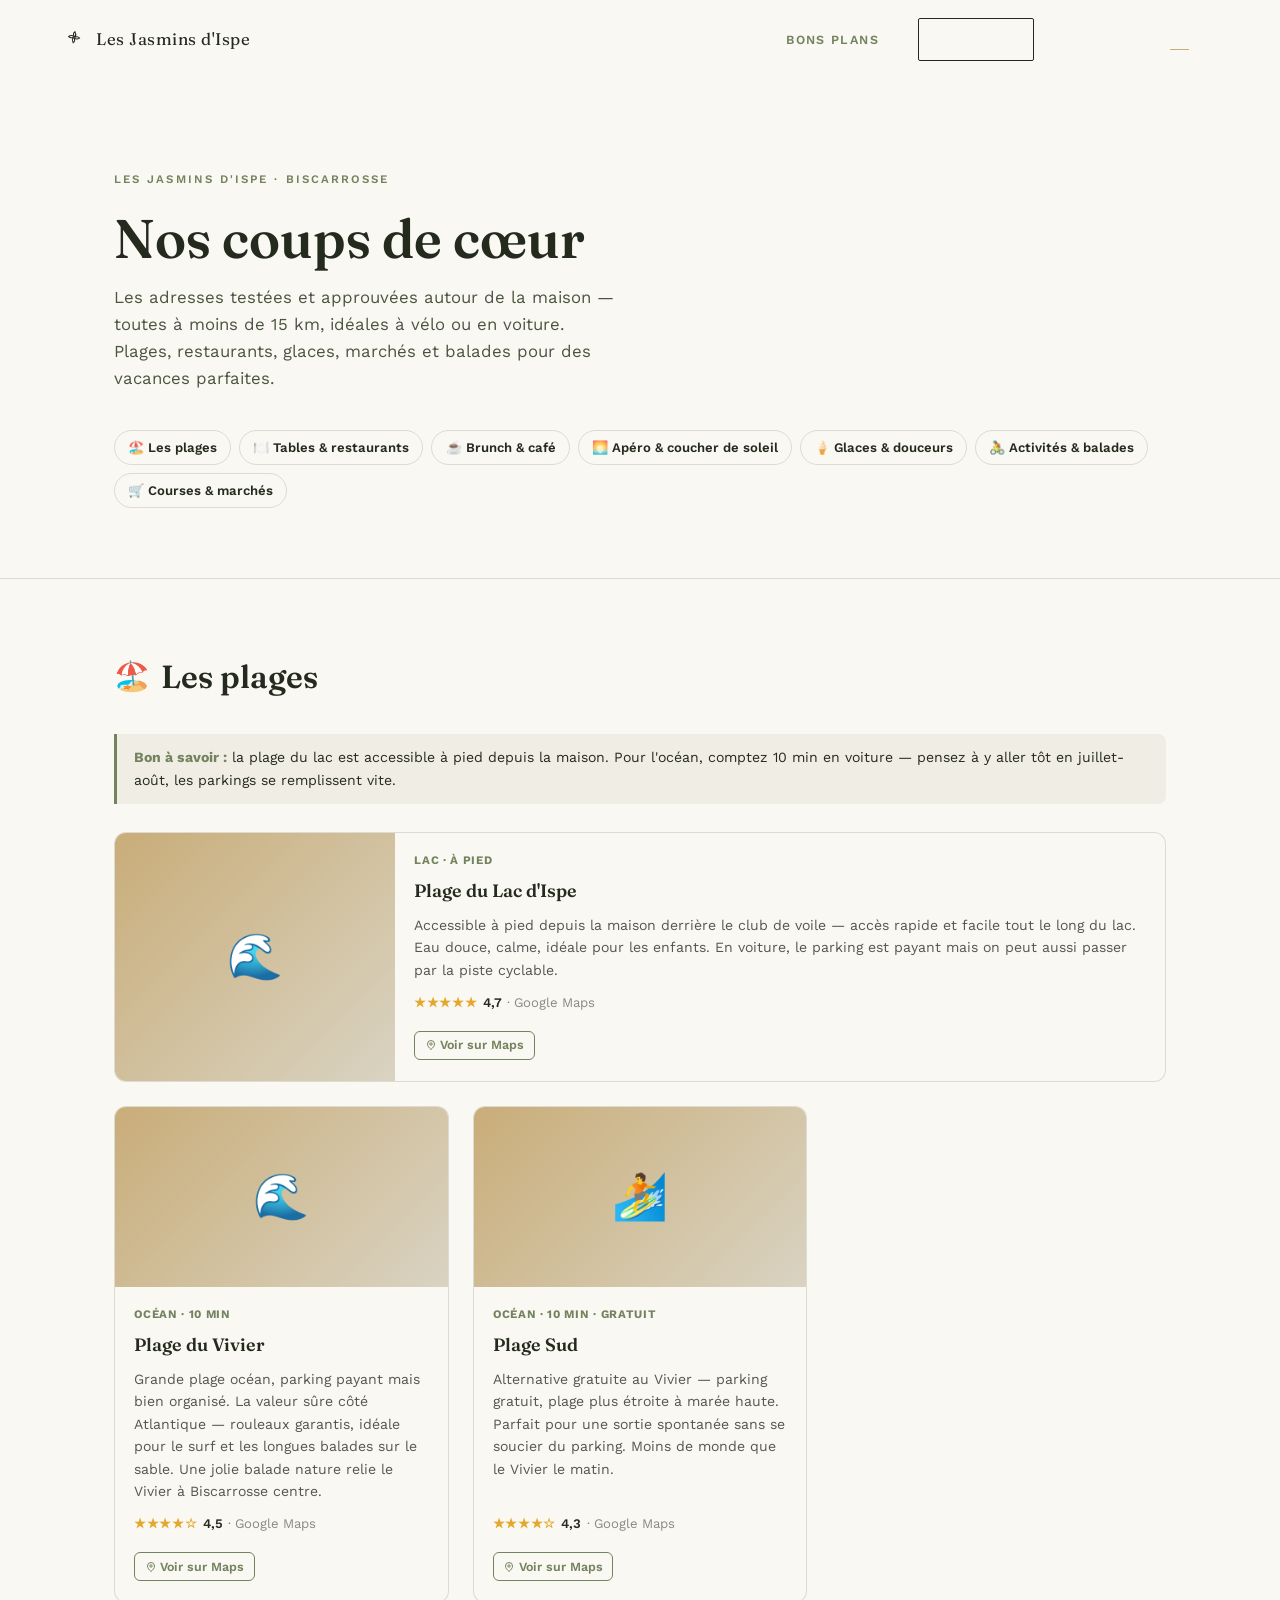
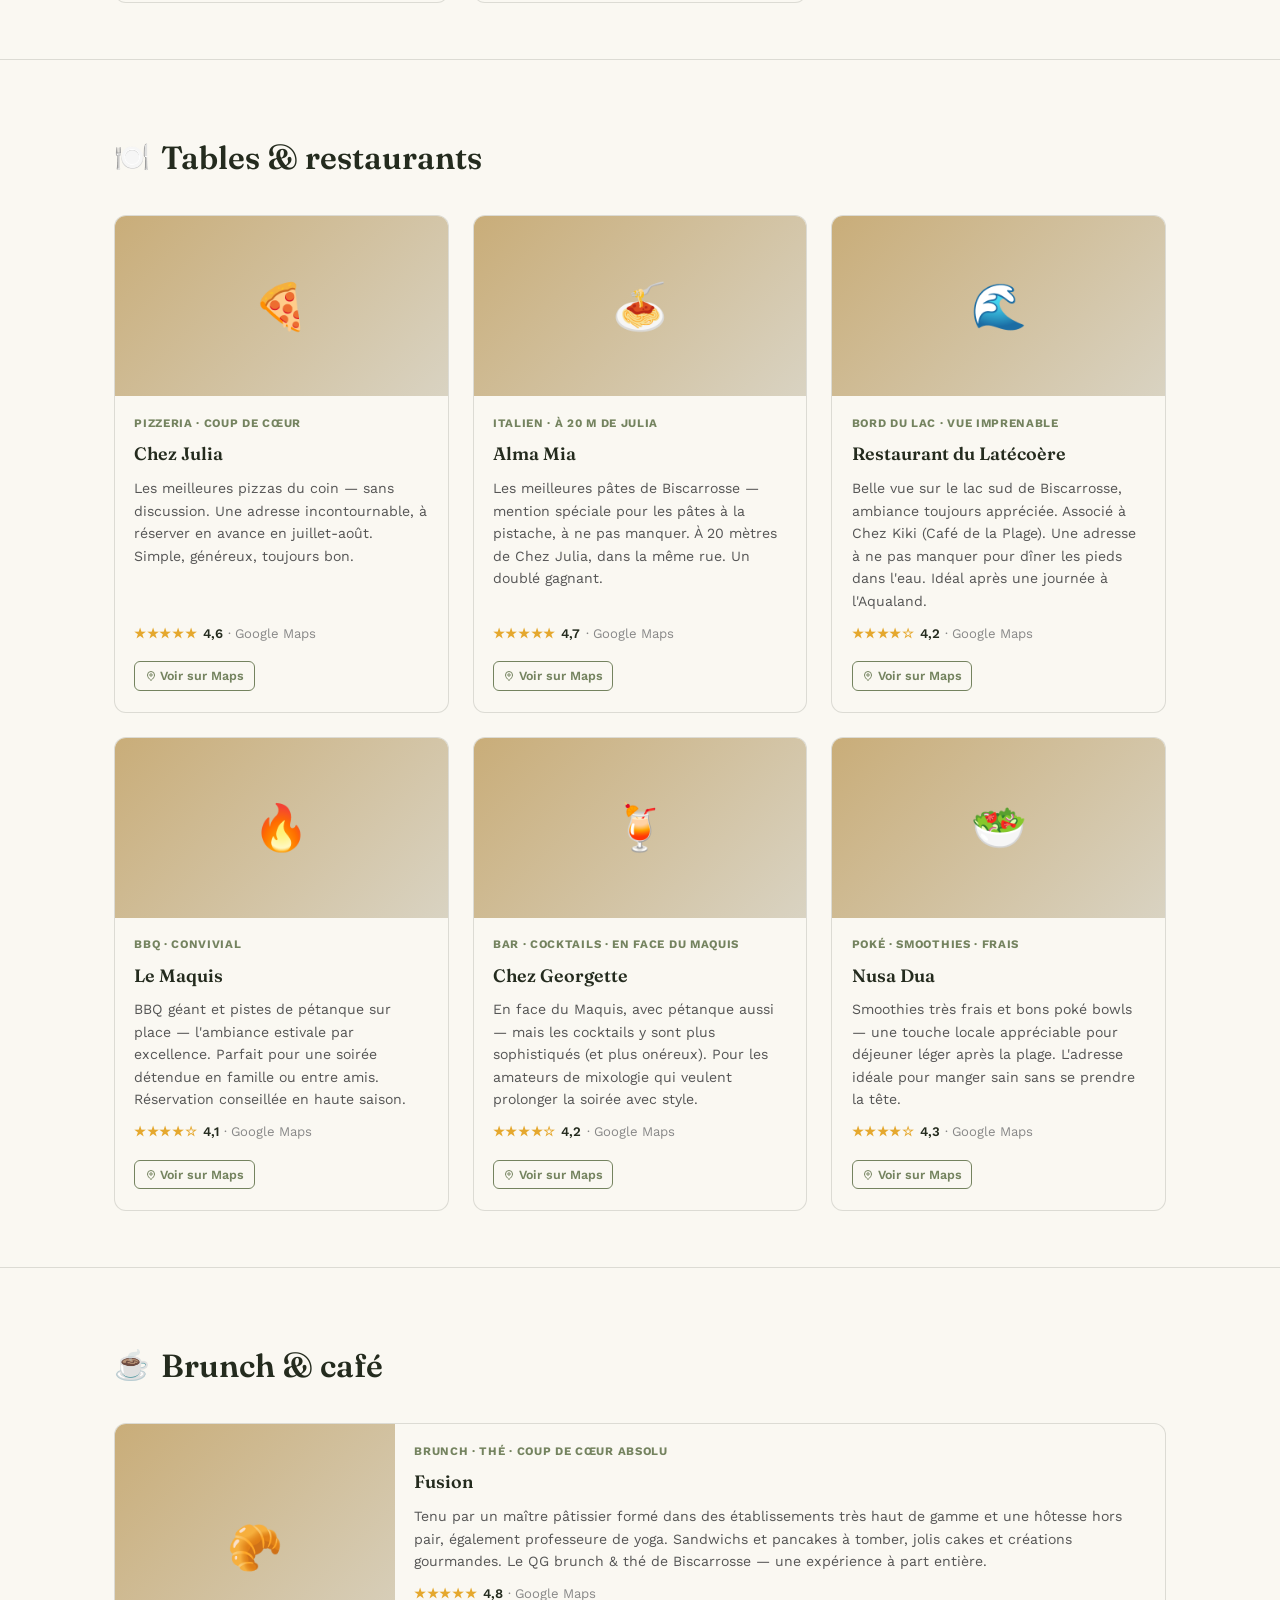
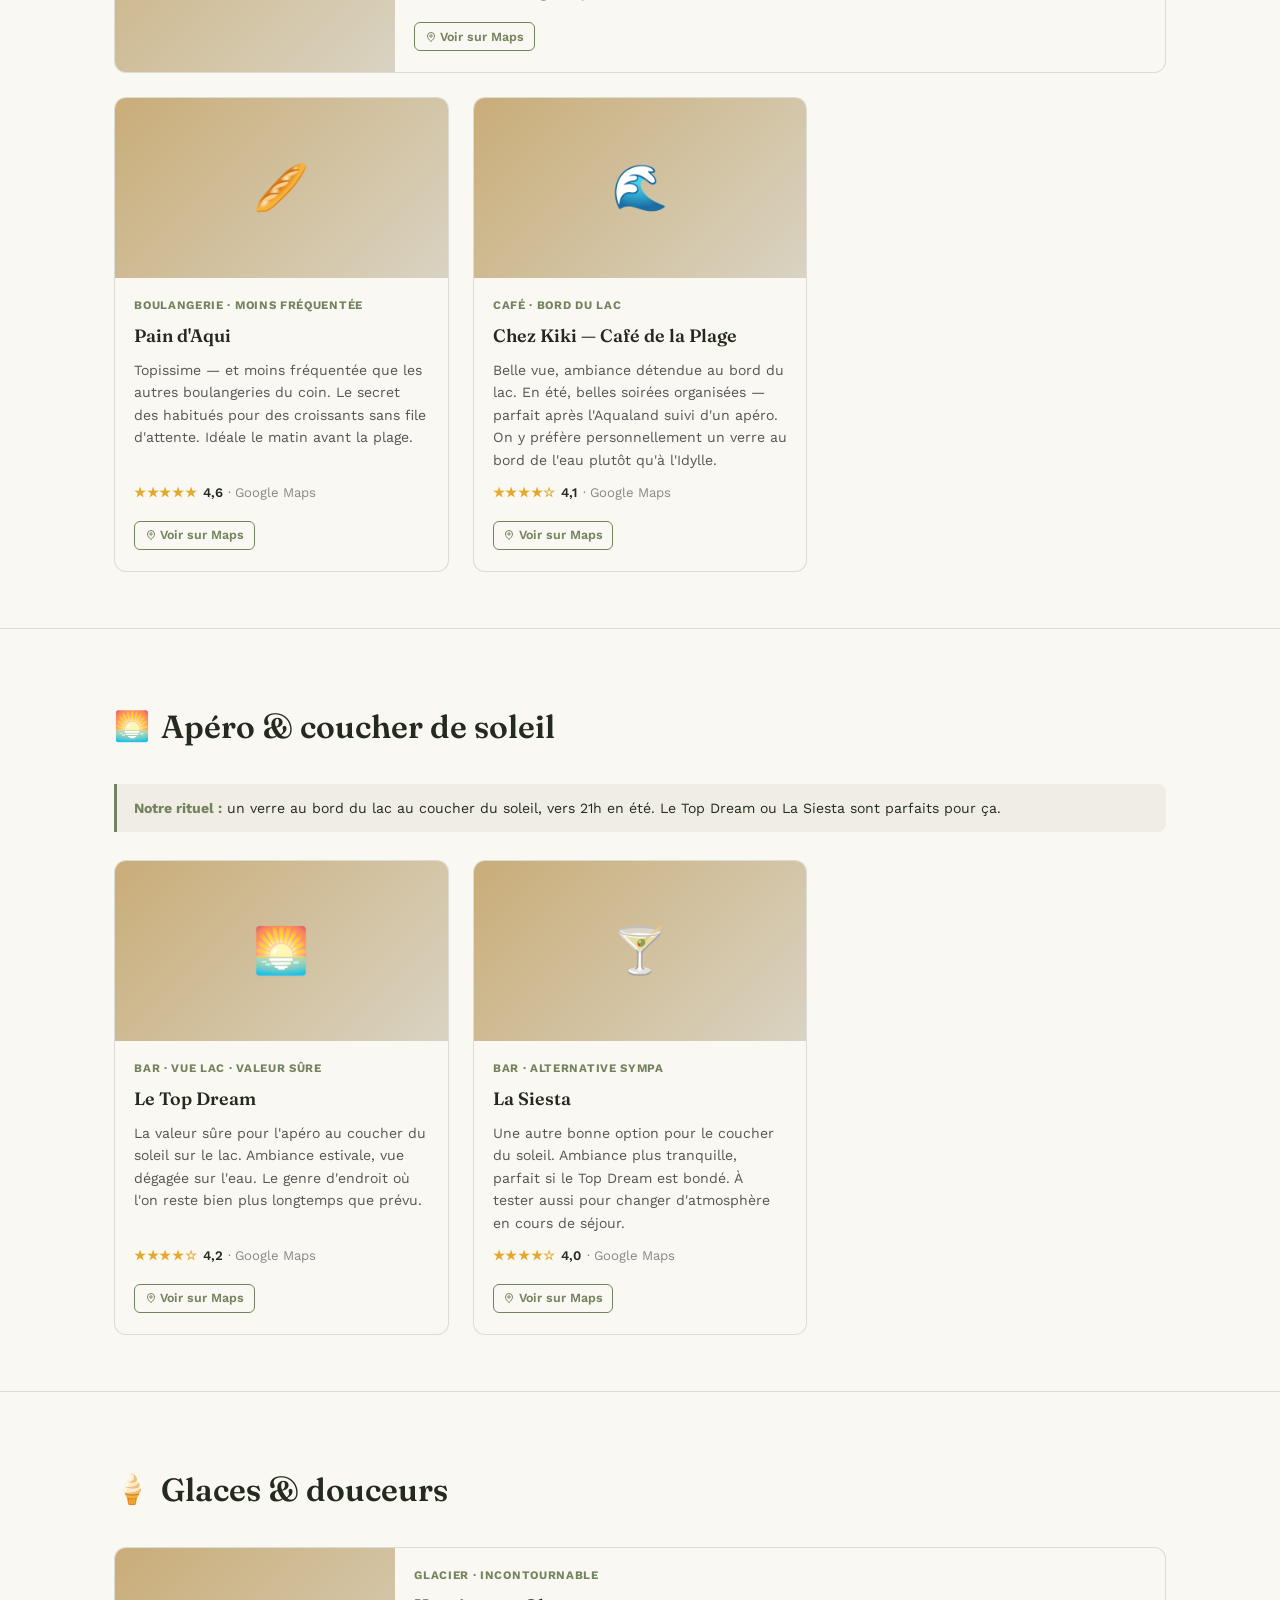
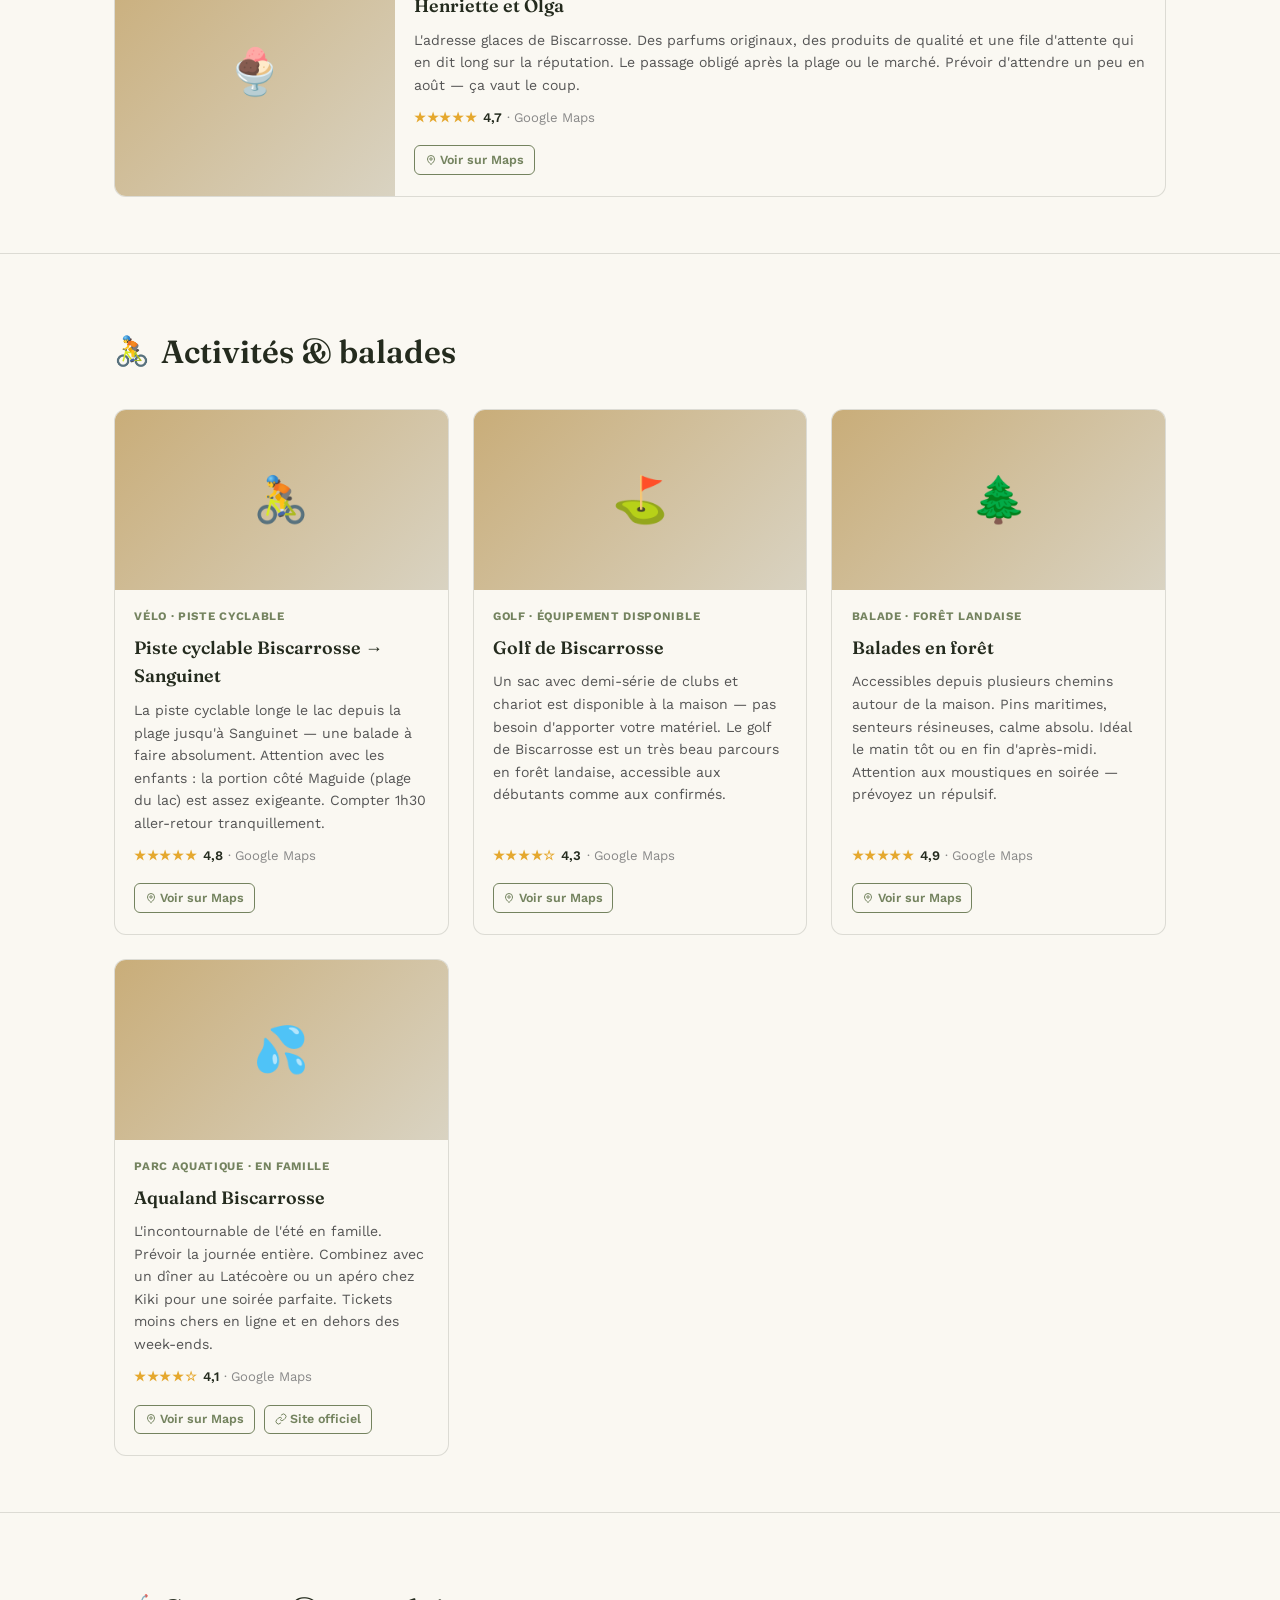
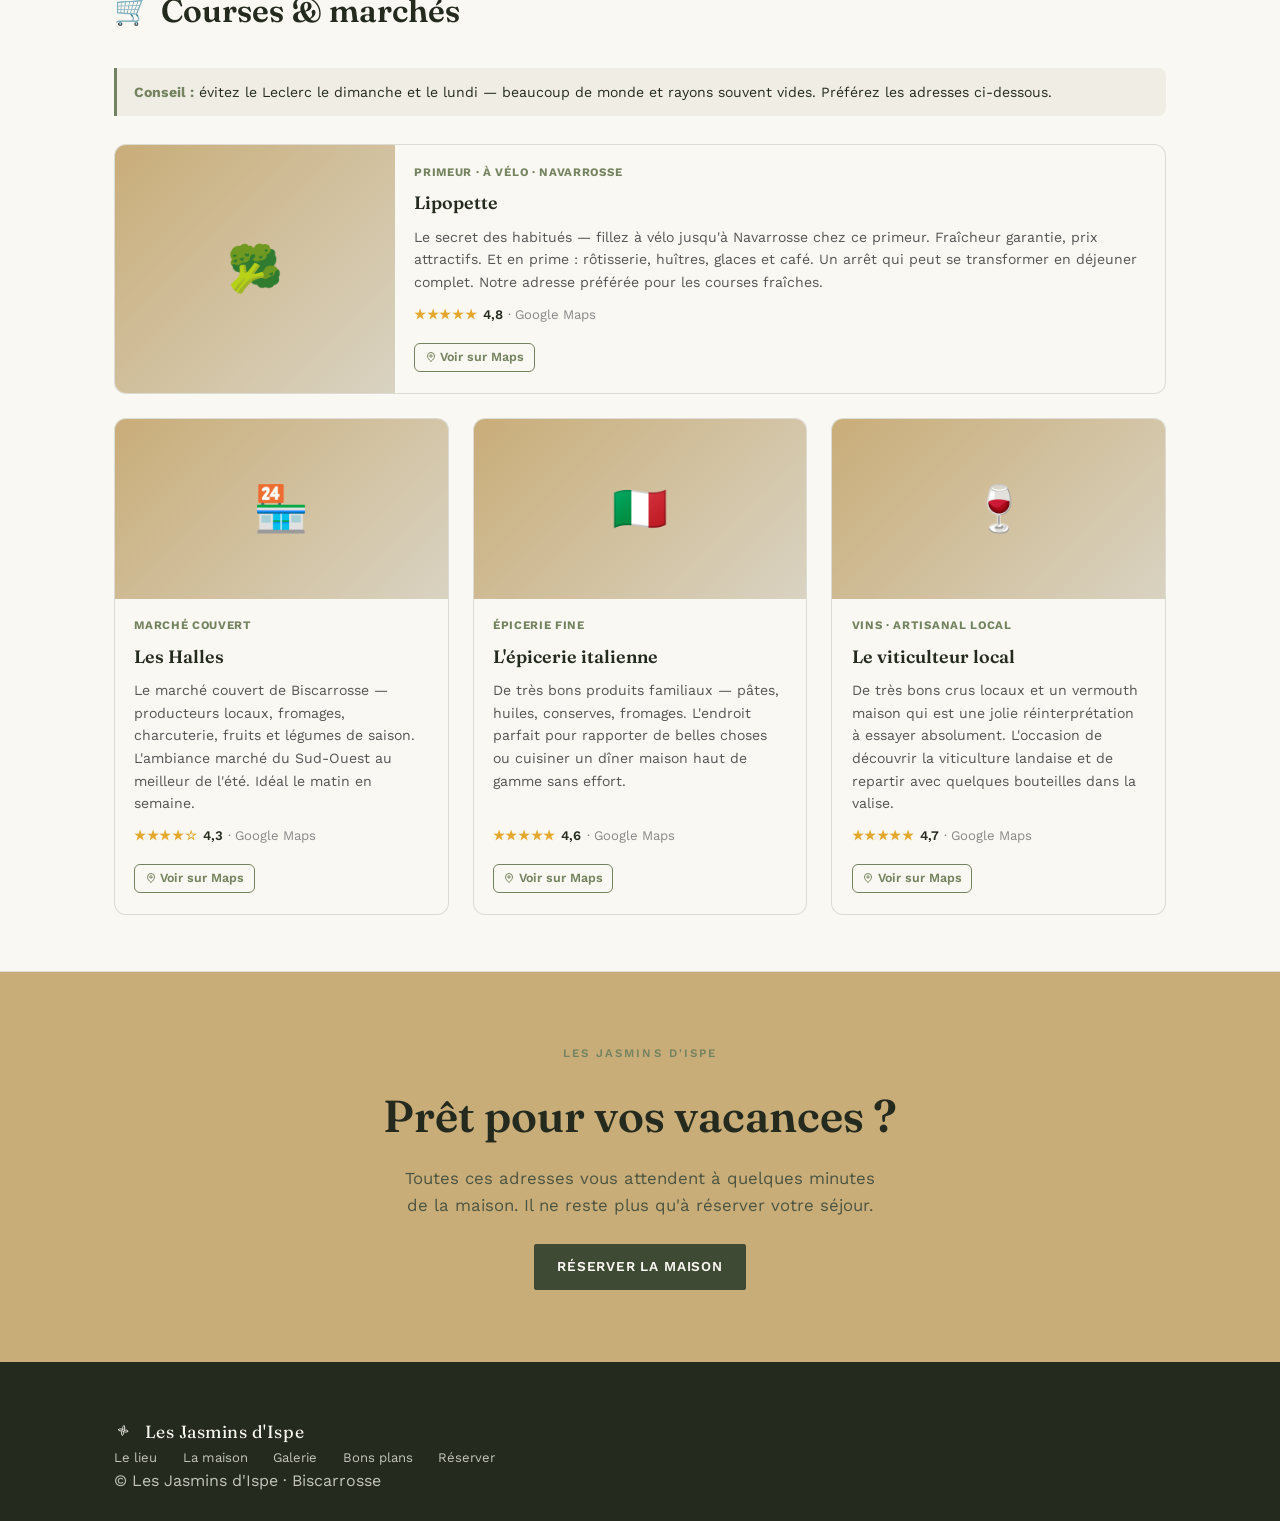
==== conseils.html @ c07bf8ed "Ajout page Bons plans et lien dans le menu" ====
<!DOCTYPE html>
<html lang="fr">
<head>
<meta charset="UTF-8">
<meta name="viewport" content="width=device-width, initial-scale=1.0">
<title>Bons plans & conseils — Les Jasmins d'Ispe · Biscarrosse</title>
<meta name="description" content="Nos meilleures adresses autour des Jasmins d'Ispe : restaurants, plages, activités, marchés et balades à Biscarrosse et environs.">
<link rel="preconnect" href="https://fonts.googleapis.com">
<link rel="preconnect" href="https://fonts.gstatic.com" crossorigin>
<link href="https://fonts.googleapis.com/css2?family=Fraunces:ital,opsz,wght@0,9..144,400;0,9..144,600;1,9..144,500&family=Work+Sans:wght@400;500;600;700&display=swap" rel="stylesheet">
<link rel="stylesheet" href="styles.css">
<style>
/* ---- Page conseils ---- */
.conseils-hero{
  padding: 170px 0 70px;
  background: var(--blanc);
  border-bottom: 1px solid var(--line);
}
.conseils-intro{
  max-width: 680px;
}
.cat-nav{
  display: flex;
  flex-wrap: wrap;
  gap: .5em;
  margin-top: 2.4em;
}
.cat-pill{
  display: inline-flex;
  align-items: center;
  gap: .4em;
  padding: .45em 1em;
  border: 1px solid var(--line);
  border-radius: 99px;
  font-size: .82rem;
  font-weight: 600;
  color: var(--ink);
  text-decoration: none;
  background: transparent;
  transition: background .18s, border-color .18s;
  white-space: nowrap;
}
.cat-pill:hover{ background: var(--sable); border-color: var(--sauge); }

/* ---- Category sections ---- */
.cat-section{
  padding: 72px 0 56px;
  border-bottom: 1px solid var(--line);
}
.cat-section:last-child{ border-bottom: none; }
.cat-header{
  display: flex;
  align-items: center;
  gap: .7em;
  margin-bottom: 2em;
}
.cat-icon{
  font-size: 1.8rem;
  line-height: 1;
}
.cat-title{
  font-family: var(--display);
  font-size: clamp(1.5rem, 3vw, 2rem);
  font-weight: 600;
  margin: 0;
  color: var(--ink);
}

/* ---- Cards grid ---- */
.cards{
  display: grid;
  grid-template-columns: repeat(auto-fill, minmax(280px, 1fr));
  gap: 24px;
}
.card{
  border: 1px solid var(--line);
  border-radius: 12px;
  overflow: hidden;
  background: var(--blanc);
  display: flex;
  flex-direction: column;
  transition: box-shadow .2s, transform .2s;
}
.card:hover{
  box-shadow: 0 8px 28px rgba(60,60,40,.10);
  transform: translateY(-2px);
}
.card-photo{
  width: 100%;
  height: 180px;
  object-fit: cover;
  display: block;
  background: var(--sable);
}
.card-photo-placeholder{
  width: 100%;
  height: 180px;
  background: linear-gradient(135deg, var(--sable) 0%, #d9d3c2 100%);
  display: flex;
  align-items: center;
  justify-content: center;
  font-size: 2.8rem;
}
.card-body{
  padding: 1.1em 1.2em 1.3em;
  flex: 1;
  display: flex;
  flex-direction: column;
  gap: .5em;
}
.card-name{
  font-family: var(--display);
  font-size: 1.12rem;
  font-weight: 600;
  margin: 0;
  color: var(--ink);
}
.card-tag{
  font-size: .72rem;
  font-weight: 700;
  letter-spacing: .06em;
  text-transform: uppercase;
  color: var(--sauge);
}
.card-desc{
  font-size: .88rem;
  line-height: 1.6;
  color: #555;
  margin: 0;
  flex: 1;
}
.card-rating{
  display: flex;
  align-items: center;
  gap: .4em;
  font-size: .82rem;
  font-weight: 600;
  color: var(--ink);
  margin-top: .2em;
}
.stars{ color: #e5a82e; letter-spacing: .05em; }
.rating-count{ color: #888; font-weight: 400; }
.card-links{
  display: flex;
  gap: .6em;
  flex-wrap: wrap;
  margin-top: .6em;
}
.card-link{
  display: inline-flex;
  align-items: center;
  gap: .3em;
  font-size: .78rem;
  font-weight: 600;
  color: var(--sauge);
  text-decoration: none;
  border: 1px solid var(--sauge);
  border-radius: 6px;
  padding: .3em .75em;
  transition: background .15s, color .15s;
}
.card-link:hover{ background: var(--sauge); color: #fff; }
.card-link svg{ width:12px; height:12px; stroke: currentColor; fill:none; flex-shrink:0; }

/* ---- Highlight card (wide) ---- */
.card-wide{
  grid-column: 1 / -1;
  flex-direction: row;
}
.card-wide .card-photo-placeholder,
.card-wide .card-photo{
  width: 280px;
  height: auto;
  flex-shrink: 0;
}
@media(max-width:640px){
  .card-wide{ flex-direction: column; }
  .card-wide .card-photo-placeholder,
  .card-wide .card-photo{ width: 100%; height: 180px; }
}

/* ---- Tip banner ---- */
.tip-banner{
  background: #f0ede5;
  border-left: 3px solid var(--sauge);
  border-radius: 0 8px 8px 0;
  padding: .9em 1.2em;
  font-size: .88rem;
  line-height: 1.6;
  color: var(--ink);
  margin-bottom: 2em;
}
.tip-banner strong{ color: var(--sauge); }

/* ---- Distance badge ---- */
.dist-badge{
  display: inline-flex;
  align-items: center;
  gap: .25em;
  font-size: .72rem;
  font-weight: 600;
  color: #777;
  background: #f0ede5;
  border-radius: 4px;
  padding: .15em .5em;
  margin-left: .4em;
  vertical-align: middle;
}
</style>
</head>
<body>

<!-- ================= HEADER ================= -->
<header class="site-header scrolled" id="siteHeader">
  <a href="index.html#top" class="brand" style="color:var(--ink)">
    <svg viewBox="0 0 24 24" fill="none" class="mark"><path d="M12 3c1.2 2 1.2 4-0 6 1.8-1 3.8-0.6 5 1-2 1.2-4 1.2-6 0 1 1.8 0.6 3.8-1 5-1.2-2-1.2-4 0-6-1.8 1-3.8 0.6-5-1 2-1.2 4-1.2 6 0-1-1.8-0.6-3.8 1-5z" stroke-width="1.1"/></svg>
    Les Jasmins d'Ispe
  </a>
  <nav class="main-nav" id="mainNav">
    <a href="index.html#lieu">Le lieu</a>
    <a href="index.html#maison">La maison</a>
    <a href="index.html#chambres">Chambres</a>
    <a href="gallery.html">Galerie</a>
    <a href="conseils.html" style="color:var(--sauge)">Bons plans</a>
    <a href="index.html#reserver" class="btn btn-line">Réserver</a>
  </nav>
  <div class="lang-switch" role="group" aria-label="Language">
    <button type="button" data-set-lang="fr" class="active">FR</button><button type="button" data-set-lang="en">EN</button>
  </div>
  <button class="nav-toggle" id="navToggle" aria-label="Menu">
    <span></span><span></span><span></span>
  </button>
</header>

<!-- ================= HERO ================= -->
<section class="conseils-hero">
  <div class="container">
    <div class="conseils-intro">
      <p class="eyebrow">Les Jasmins d'Ispe · Biscarrosse</p>
      <h1 style="font-family:var(--display); font-size:clamp(2.2rem,5vw,3.4rem); margin-top:.4em; line-height:1.05;">
        Nos coups de cœur
      </h1>
      <p class="lede" style="margin-top:1em">
        Les adresses testées et approuvées autour de la maison — toutes à moins de 15&nbsp;km, idéales à vélo ou en voiture. Plages, restaurants, glaces, marchés et balades pour des vacances parfaites.
      </p>
    </div>
    <!-- Navigation par catégorie -->
    <nav class="cat-nav" aria-label="Catégories">
      <a href="#plages" class="cat-pill">🏖️ Les plages</a>
      <a href="#restaurants" class="cat-pill">🍽️ Tables & restaurants</a>
      <a href="#brunch" class="cat-pill">☕ Brunch & café</a>
      <a href="#aperó" class="cat-pill">🌅 Apéro & coucher de soleil</a>
      <a href="#glaces" class="cat-pill">🍦 Glaces & douceurs</a>
      <a href="#activites" class="cat-pill">🚴 Activités & balades</a>
      <a href="#courses" class="cat-pill">🛒 Courses & marchés</a>
    </nav>
  </div>
</section>

<!-- ================= PLAGES ================= -->
<section class="cat-section" id="plages">
  <div class="container">
    <div class="cat-header">
      <span class="cat-icon">🏖️</span>
      <h2 class="cat-title">Les plages</h2>
    </div>
    <div class="tip-banner">
      <strong>Bon à savoir :</strong> la plage du lac est accessible à pied depuis la maison. Pour l'océan, comptez 10&nbsp;min en voiture — pensez à y aller tôt en juillet-août, les parkings se remplissent vite.
    </div>
    <div class="cards">

      <div class="card card-wide">
        <div class="card-photo-placeholder">🌊</div>
        <div class="card-body">
          <span class="card-tag">Lac · À pied</span>
          <h3 class="card-name">Plage du Lac d'Ispe</h3>
          <p class="card-desc">Accessible à pied depuis la maison derrière le club de voile — accès rapide et facile tout le long du lac. Eau douce, calme, idéale pour les enfants. En voiture, le parking est payant mais on peut aussi passer par la piste cyclable.</p>
          <div class="card-rating">
            <span class="stars">★★★★★</span>
            <span>4,7</span>
            <span class="rating-count">· Google Maps</span>
          </div>
          <div class="card-links">
            <a href="https://www.google.com/maps/search/?api=1&query=plage+lac+ispe+biscarrosse" target="_blank" rel="noopener" class="card-link">
              <svg viewBox="0 0 24 24" stroke-width="2"><path d="M12 21c4-3.5 7-7 7-11a7 7 0 1 0-14 0c0 4 3 7.5 7 11z"/><circle cx="12" cy="10" r="2.4"/></svg>
              Voir sur Maps
            </a>
          </div>
        </div>
      </div>

      <div class="card">
        <div class="card-photo-placeholder">🌊</div>
        <div class="card-body">
          <span class="card-tag">Océan · 10 min</span>
          <h3 class="card-name">Plage du Vivier</h3>
          <p class="card-desc">Grande plage océan, parking payant mais bien organisé. La valeur sûre côté Atlantique — rouleaux garantis, idéale pour le surf et les longues balades sur le sable. Une jolie balade nature relie le Vivier à Biscarrosse centre.</p>
          <div class="card-rating">
            <span class="stars">★★★★☆</span>
            <span>4,5</span>
            <span class="rating-count">· Google Maps</span>
          </div>
          <div class="card-links">
            <a href="https://www.google.com/maps/search/?api=1&query=plage+du+vivier+biscarrosse" target="_blank" rel="noopener" class="card-link">
              <svg viewBox="0 0 24 24" stroke-width="2"><path d="M12 21c4-3.5 7-7 7-11a7 7 0 1 0-14 0c0 4 3 7.5 7 11z"/><circle cx="12" cy="10" r="2.4"/></svg>
              Voir sur Maps
            </a>
          </div>
        </div>
      </div>

      <div class="card">
        <div class="card-photo-placeholder">🏄</div>
        <div class="card-body">
          <span class="card-tag">Océan · 10 min · Gratuit</span>
          <h3 class="card-name">Plage Sud</h3>
          <p class="card-desc">Alternative gratuite au Vivier — parking gratuit, plage plus étroite à marée haute. Parfait pour une sortie spontanée sans se soucier du parking. Moins de monde que le Vivier le matin.</p>
          <div class="card-rating">
            <span class="stars">★★★★☆</span>
            <span>4,3</span>
            <span class="rating-count">· Google Maps</span>
          </div>
          <div class="card-links">
            <a href="https://www.google.com/maps/search/?api=1&query=plage+sud+biscarrosse+plage" target="_blank" rel="noopener" class="card-link">
              <svg viewBox="0 0 24 24" stroke-width="2"><path d="M12 21c4-3.5 7-7 7-11a7 7 0 1 0-14 0c0 4 3 7.5 7 11z"/><circle cx="12" cy="10" r="2.4"/></svg>
              Voir sur Maps
            </a>
          </div>
        </div>
      </div>

    </div>
  </div>
</section>

<!-- ================= RESTAURANTS ================= -->
<section class="cat-section" id="restaurants">
  <div class="container">
    <div class="cat-header">
      <span class="cat-icon">🍽️</span>
      <h2 class="cat-title">Tables & restaurants</h2>
    </div>
    <div class="cards">

      <div class="card">
        <div class="card-photo-placeholder">🍕</div>
        <div class="card-body">
          <span class="card-tag">Pizzeria · Coup de cœur</span>
          <h3 class="card-name">Chez Julia</h3>
          <p class="card-desc">Les meilleures pizzas du coin — sans discussion. Une adresse incontournable, à réserver en avance en juillet-août. Simple, généreux, toujours bon.</p>
          <div class="card-rating">
            <span class="stars">★★★★★</span>
            <span>4,6</span>
            <span class="rating-count">· Google Maps</span>
          </div>
          <div class="card-links">
            <a href="https://www.google.com/maps/search/?api=1&query=chez+julia+biscarrosse" target="_blank" rel="noopener" class="card-link">
              <svg viewBox="0 0 24 24" stroke-width="2"><path d="M12 21c4-3.5 7-7 7-11a7 7 0 1 0-14 0c0 4 3 7.5 7 11z"/><circle cx="12" cy="10" r="2.4"/></svg>
              Voir sur Maps
            </a>
          </div>
        </div>
      </div>

      <div class="card">
        <div class="card-photo-placeholder">🍝</div>
        <div class="card-body">
          <span class="card-tag">Italien · À 20 m de Julia</span>
          <h3 class="card-name">Alma Mia</h3>
          <p class="card-desc">Les meilleures pâtes de Biscarrosse — mention spéciale pour les pâtes à la pistache, à ne pas manquer. À 20 mètres de Chez Julia, dans la même rue. Un doublé gagnant.</p>
          <div class="card-rating">
            <span class="stars">★★★★★</span>
            <span>4,7</span>
            <span class="rating-count">· Google Maps</span>
          </div>
          <div class="card-links">
            <a href="https://www.google.com/maps/search/?api=1&query=alma+mia+biscarrosse" target="_blank" rel="noopener" class="card-link">
              <svg viewBox="0 0 24 24" stroke-width="2"><path d="M12 21c4-3.5 7-7 7-11a7 7 0 1 0-14 0c0 4 3 7.5 7 11z"/><circle cx="12" cy="10" r="2.4"/></svg>
              Voir sur Maps
            </a>
          </div>
        </div>
      </div>

      <div class="card">
        <div class="card-photo-placeholder">🌊</div>
        <div class="card-body">
          <span class="card-tag">Bord du lac · Vue imprenable</span>
          <h3 class="card-name">Restaurant du Latécoère</h3>
          <p class="card-desc">Belle vue sur le lac sud de Biscarrosse, ambiance toujours appréciée. Associé à Chez Kiki (Café de la Plage). Une adresse à ne pas manquer pour dîner les pieds dans l'eau. Idéal après une journée à l'Aqualand.</p>
          <div class="card-rating">
            <span class="stars">★★★★☆</span>
            <span>4,2</span>
            <span class="rating-count">· Google Maps</span>
          </div>
          <div class="card-links">
            <a href="https://www.google.com/maps/search/?api=1&query=restaurant+Latécoère+biscarrosse" target="_blank" rel="noopener" class="card-link">
              <svg viewBox="0 0 24 24" stroke-width="2"><path d="M12 21c4-3.5 7-7 7-11a7 7 0 1 0-14 0c0 4 3 7.5 7 11z"/><circle cx="12" cy="10" r="2.4"/></svg>
              Voir sur Maps
            </a>
          </div>
        </div>
      </div>

      <div class="card">
        <div class="card-photo-placeholder">🔥</div>
        <div class="card-body">
          <span class="card-tag">BBQ · Convivial</span>
          <h3 class="card-name">Le Maquis</h3>
          <p class="card-desc">BBQ géant et pistes de pétanque sur place — l'ambiance estivale par excellence. Parfait pour une soirée détendue en famille ou entre amis. Réservation conseillée en haute saison.</p>
          <div class="card-rating">
            <span class="stars">★★★★☆</span>
            <span>4,1</span>
            <span class="rating-count">· Google Maps</span>
          </div>
          <div class="card-links">
            <a href="https://www.google.com/maps/search/?api=1&query=le+maquis+biscarrosse" target="_blank" rel="noopener" class="card-link">
              <svg viewBox="0 0 24 24" stroke-width="2"><path d="M12 21c4-3.5 7-7 7-11a7 7 0 1 0-14 0c0 4 3 7.5 7 11z"/><circle cx="12" cy="10" r="2.4"/></svg>
              Voir sur Maps
            </a>
          </div>
        </div>
      </div>

      <div class="card">
        <div class="card-photo-placeholder">🍹</div>
        <div class="card-body">
          <span class="card-tag">Bar · Cocktails · En face du Maquis</span>
          <h3 class="card-name">Chez Georgette</h3>
          <p class="card-desc">En face du Maquis, avec pétanque aussi — mais les cocktails y sont plus sophistiqués (et plus onéreux). Pour les amateurs de mixologie qui veulent prolonger la soirée avec style.</p>
          <div class="card-rating">
            <span class="stars">★★★★☆</span>
            <span>4,2</span>
            <span class="rating-count">· Google Maps</span>
          </div>
          <div class="card-links">
            <a href="https://www.google.com/maps/search/?api=1&query=chez+georgette+biscarrosse" target="_blank" rel="noopener" class="card-link">
              <svg viewBox="0 0 24 24" stroke-width="2"><path d="M12 21c4-3.5 7-7 7-11a7 7 0 1 0-14 0c0 4 3 7.5 7 11z"/><circle cx="12" cy="10" r="2.4"/></svg>
              Voir sur Maps
            </a>
          </div>
        </div>
      </div>

      <div class="card">
        <div class="card-photo-placeholder">🥗</div>
        <div class="card-body">
          <span class="card-tag">Poké · Smoothies · Frais</span>
          <h3 class="card-name">Nusa Dua</h3>
          <p class="card-desc">Smoothies très frais et bons poké bowls — une touche locale appréciable pour déjeuner léger après la plage. L'adresse idéale pour manger sain sans se prendre la tête.</p>
          <div class="card-rating">
            <span class="stars">★★★★☆</span>
            <span>4,3</span>
            <span class="rating-count">· Google Maps</span>
          </div>
          <div class="card-links">
            <a href="https://www.google.com/maps/search/?api=1&query=nusa+dua+biscarrosse" target="_blank" rel="noopener" class="card-link">
              <svg viewBox="0 0 24 24" stroke-width="2"><path d="M12 21c4-3.5 7-7 7-11a7 7 0 1 0-14 0c0 4 3 7.5 7 11z"/><circle cx="12" cy="10" r="2.4"/></svg>
              Voir sur Maps
            </a>
          </div>
        </div>
      </div>

    </div>
  </div>
</section>

<!-- ================= BRUNCH ================= -->
<section class="cat-section" id="brunch">
  <div class="container">
    <div class="cat-header">
      <span class="cat-icon">☕</span>
      <h2 class="cat-title">Brunch & café</h2>
    </div>
    <div class="cards">

      <div class="card card-wide">
        <div class="card-photo-placeholder">🥐</div>
        <div class="card-body">
          <span class="card-tag">Brunch · Thé · Coup de cœur absolu</span>
          <h3 class="card-name">Fusion</h3>
          <p class="card-desc">Tenu par un maître pâtissier formé dans des établissements très haut de gamme et une hôtesse hors pair, également professeure de yoga. Sandwichs et pancakes à tomber, jolis cakes et créations gourmandes. Le QG brunch & thé de Biscarrosse — une expérience à part entière.</p>
          <div class="card-rating">
            <span class="stars">★★★★★</span>
            <span>4,8</span>
            <span class="rating-count">· Google Maps</span>
          </div>
          <div class="card-links">
            <a href="https://www.google.com/maps/search/?api=1&query=fusion+brunch+biscarrosse" target="_blank" rel="noopener" class="card-link">
              <svg viewBox="0 0 24 24" stroke-width="2"><path d="M12 21c4-3.5 7-7 7-11a7 7 0 1 0-14 0c0 4 3 7.5 7 11z"/><circle cx="12" cy="10" r="2.4"/></svg>
              Voir sur Maps
            </a>
          </div>
        </div>
      </div>

      <div class="card">
        <div class="card-photo-placeholder">🥖</div>
        <div class="card-body">
          <span class="card-tag">Boulangerie · Moins fréquentée</span>
          <h3 class="card-name">Pain d'Aqui</h3>
          <p class="card-desc">Topissime — et moins fréquentée que les autres boulangeries du coin. Le secret des habitués pour des croissants sans file d'attente. Idéale le matin avant la plage.</p>
          <div class="card-rating">
            <span class="stars">★★★★★</span>
            <span>4,6</span>
            <span class="rating-count">· Google Maps</span>
          </div>
          <div class="card-links">
            <a href="https://www.google.com/maps/search/?api=1&query=pain+d'aqui+biscarrosse" target="_blank" rel="noopener" class="card-link">
              <svg viewBox="0 0 24 24" stroke-width="2"><path d="M12 21c4-3.5 7-7 7-11a7 7 0 1 0-14 0c0 4 3 7.5 7 11z"/><circle cx="12" cy="10" r="2.4"/></svg>
              Voir sur Maps
            </a>
          </div>
        </div>
      </div>

      <div class="card">
        <div class="card-photo-placeholder">🌊</div>
        <div class="card-body">
          <span class="card-tag">Café · Bord du lac</span>
          <h3 class="card-name">Chez Kiki — Café de la Plage</h3>
          <p class="card-desc">Belle vue, ambiance détendue au bord du lac. En été, belles soirées organisées — parfait après l'Aqualand suivi d'un apéro. On y préfère personnellement un verre au bord de l'eau plutôt qu'à l'Idylle.</p>
          <div class="card-rating">
            <span class="stars">★★★★☆</span>
            <span>4,1</span>
            <span class="rating-count">· Google Maps</span>
          </div>
          <div class="card-links">
            <a href="https://www.google.com/maps/search/?api=1&query=cafe+de+la+plage+chez+kiki+biscarrosse" target="_blank" rel="noopener" class="card-link">
              <svg viewBox="0 0 24 24" stroke-width="2"><path d="M12 21c4-3.5 7-7 7-11a7 7 0 1 0-14 0c0 4 3 7.5 7 11z"/><circle cx="12" cy="10" r="2.4"/></svg>
              Voir sur Maps
            </a>
          </div>
        </div>
      </div>

    </div>
  </div>
</section>

<!-- ================= APÉRO & COUCHER DE SOLEIL ================= -->
<section class="cat-section" id="aperó">
  <div class="container">
    <div class="cat-header">
      <span class="cat-icon">🌅</span>
      <h2 class="cat-title">Apéro & coucher de soleil</h2>
    </div>
    <div class="tip-banner">
      <strong>Notre rituel :</strong> un verre au bord du lac au coucher du soleil, vers 21h en été. Le Top Dream ou La Siesta sont parfaits pour ça.
    </div>
    <div class="cards">

      <div class="card">
        <div class="card-photo-placeholder">🌅</div>
        <div class="card-body">
          <span class="card-tag">Bar · Vue lac · Valeur sûre</span>
          <h3 class="card-name">Le Top Dream</h3>
          <p class="card-desc">La valeur sûre pour l'apéro au coucher du soleil sur le lac. Ambiance estivale, vue dégagée sur l'eau. Le genre d'endroit où l'on reste bien plus longtemps que prévu.</p>
          <div class="card-rating">
            <span class="stars">★★★★☆</span>
            <span>4,2</span>
            <span class="rating-count">· Google Maps</span>
          </div>
          <div class="card-links">
            <a href="https://www.google.com/maps/search/?api=1&query=top+dream+biscarrosse" target="_blank" rel="noopener" class="card-link">
              <svg viewBox="0 0 24 24" stroke-width="2"><path d="M12 21c4-3.5 7-7 7-11a7 7 0 1 0-14 0c0 4 3 7.5 7 11z"/><circle cx="12" cy="10" r="2.4"/></svg>
              Voir sur Maps
            </a>
          </div>
        </div>
      </div>

      <div class="card">
        <div class="card-photo-placeholder">🍸</div>
        <div class="card-body">
          <span class="card-tag">Bar · Alternative sympa</span>
          <h3 class="card-name">La Siesta</h3>
          <p class="card-desc">Une autre bonne option pour le coucher du soleil. Ambiance plus tranquille, parfait si le Top Dream est bondé. À tester aussi pour changer d'atmosphère en cours de séjour.</p>
          <div class="card-rating">
            <span class="stars">★★★★☆</span>
            <span>4,0</span>
            <span class="rating-count">· Google Maps</span>
          </div>
          <div class="card-links">
            <a href="https://www.google.com/maps/search/?api=1&query=la+siesta+biscarrosse" target="_blank" rel="noopener" class="card-link">
              <svg viewBox="0 0 24 24" stroke-width="2"><path d="M12 21c4-3.5 7-7 7-11a7 7 0 1 0-14 0c0 4 3 7.5 7 11z"/><circle cx="12" cy="10" r="2.4"/></svg>
              Voir sur Maps
            </a>
          </div>
        </div>
      </div>

    </div>
  </div>
</section>

<!-- ================= GLACES ================= -->
<section class="cat-section" id="glaces">
  <div class="container">
    <div class="cat-header">
      <span class="cat-icon">🍦</span>
      <h2 class="cat-title">Glaces & douceurs</h2>
    </div>
    <div class="cards">

      <div class="card card-wide">
        <div class="card-photo-placeholder">🍨</div>
        <div class="card-body">
          <span class="card-tag">Glacier · Incontournable</span>
          <h3 class="card-name">Henriette et Olga</h3>
          <p class="card-desc">L'adresse glaces de Biscarrosse. Des parfums originaux, des produits de qualité et une file d'attente qui en dit long sur la réputation. Le passage obligé après la plage ou le marché. Prévoir d'attendre un peu en août — ça vaut le coup.</p>
          <div class="card-rating">
            <span class="stars">★★★★★</span>
            <span>4,7</span>
            <span class="rating-count">· Google Maps</span>
          </div>
          <div class="card-links">
            <a href="https://www.google.com/maps/search/?api=1&query=henriette+et+olga+biscarrosse" target="_blank" rel="noopener" class="card-link">
              <svg viewBox="0 0 24 24" stroke-width="2"><path d="M12 21c4-3.5 7-7 7-11a7 7 0 1 0-14 0c0 4 3 7.5 7 11z"/><circle cx="12" cy="10" r="2.4"/></svg>
              Voir sur Maps
            </a>
          </div>
        </div>
      </div>

    </div>
  </div>
</section>

<!-- ================= ACTIVITÉS ================= -->
<section class="cat-section" id="activites">
  <div class="container">
    <div class="cat-header">
      <span class="cat-icon">🚴</span>
      <h2 class="cat-title">Activités & balades</h2>
    </div>
    <div class="cards">

      <div class="card">
        <div class="card-photo-placeholder">🚴</div>
        <div class="card-body">
          <span class="card-tag">Vélo · Piste cyclable</span>
          <h3 class="card-name">Piste cyclable Biscarrosse → Sanguinet</h3>
          <p class="card-desc">La piste cyclable longe le lac depuis la plage jusqu'à Sanguinet — une balade à faire absolument. Attention avec les enfants : la portion côté Maguide (plage du lac) est assez exigeante. Compter 1h30 aller-retour tranquillement.</p>
          <div class="card-rating">
            <span class="stars">★★★★★</span>
            <span>4,8</span>
            <span class="rating-count">· Google Maps</span>
          </div>
          <div class="card-links">
            <a href="https://www.google.com/maps/search/?api=1&query=piste+cyclable+biscarrosse+sanguinet" target="_blank" rel="noopener" class="card-link">
              <svg viewBox="0 0 24 24" stroke-width="2"><path d="M12 21c4-3.5 7-7 7-11a7 7 0 1 0-14 0c0 4 3 7.5 7 11z"/><circle cx="12" cy="10" r="2.4"/></svg>
              Voir sur Maps
            </a>
          </div>
        </div>
      </div>

      <div class="card">
        <div class="card-photo-placeholder">⛳</div>
        <div class="card-body">
          <span class="card-tag">Golf · Équipement disponible</span>
          <h3 class="card-name">Golf de Biscarrosse</h3>
          <p class="card-desc">Un sac avec demi-série de clubs et chariot est disponible à la maison — pas besoin d'apporter votre matériel. Le golf de Biscarrosse est un très beau parcours en forêt landaise, accessible aux débutants comme aux confirmés.</p>
          <div class="card-rating">
            <span class="stars">★★★★☆</span>
            <span>4,3</span>
            <span class="rating-count">· Google Maps</span>
          </div>
          <div class="card-links">
            <a href="https://www.google.com/maps/search/?api=1&query=golf+biscarrosse" target="_blank" rel="noopener" class="card-link">
              <svg viewBox="0 0 24 24" stroke-width="2"><path d="M12 21c4-3.5 7-7 7-11a7 7 0 1 0-14 0c0 4 3 7.5 7 11z"/><circle cx="12" cy="10" r="2.4"/></svg>
              Voir sur Maps
            </a>
          </div>
        </div>
      </div>

      <div class="card">
        <div class="card-photo-placeholder">🌲</div>
        <div class="card-body">
          <span class="card-tag">Balade · Forêt landaise</span>
          <h3 class="card-name">Balades en forêt</h3>
          <p class="card-desc">Accessibles depuis plusieurs chemins autour de la maison. Pins maritimes, senteurs résineuses, calme absolu. Idéal le matin tôt ou en fin d'après-midi. Attention aux moustiques en soirée — prévoyez un répulsif.</p>
          <div class="card-rating">
            <span class="stars">★★★★★</span>
            <span>4,9</span>
            <span class="rating-count">· Google Maps</span>
          </div>
          <div class="card-links">
            <a href="https://www.google.com/maps/search/?api=1&query=sentiers+forêt+biscarrosse" target="_blank" rel="noopener" class="card-link">
              <svg viewBox="0 0 24 24" stroke-width="2"><path d="M12 21c4-3.5 7-7 7-11a7 7 0 1 0-14 0c0 4 3 7.5 7 11z"/><circle cx="12" cy="10" r="2.4"/></svg>
              Voir sur Maps
            </a>
          </div>
        </div>
      </div>

      <div class="card">
        <div class="card-photo-placeholder">💦</div>
        <div class="card-body">
          <span class="card-tag">Parc aquatique · En famille</span>
          <h3 class="card-name">Aqualand Biscarrosse</h3>
          <p class="card-desc">L'incontournable de l'été en famille. Prévoir la journée entière. Combinez avec un dîner au Latécoère ou un apéro chez Kiki pour une soirée parfaite. Tickets moins chers en ligne et en dehors des week-ends.</p>
          <div class="card-rating">
            <span class="stars">★★★★☆</span>
            <span>4,1</span>
            <span class="rating-count">· Google Maps</span>
          </div>
          <div class="card-links">
            <a href="https://www.google.com/maps/search/?api=1&query=aqualand+biscarrosse" target="_blank" rel="noopener" class="card-link">
              <svg viewBox="0 0 24 24" stroke-width="2"><path d="M12 21c4-3.5 7-7 7-11a7 7 0 1 0-14 0c0 4 3 7.5 7 11z"/><circle cx="12" cy="10" r="2.4"/></svg>
              Voir sur Maps
            </a>
            <a href="https://www.aqualand.fr/biscarrosse" target="_blank" rel="noopener" class="card-link">
              <svg viewBox="0 0 24 24" stroke-width="2"><path d="M10 13a5 5 0 0 0 7.54.54l3-3a5 5 0 0 0-7.07-7.07l-1.72 1.71"/><path d="M14 11a5 5 0 0 0-7.54-.54l-3 3a5 5 0 0 0 7.07 7.07l1.71-1.71"/></svg>
              Site officiel
            </a>
          </div>
        </div>
      </div>

    </div>
  </div>
</section>

<!-- ================= COURSES ================= -->
<section class="cat-section" id="courses">
  <div class="container">
    <div class="cat-header">
      <span class="cat-icon">🛒</span>
      <h2 class="cat-title">Courses & marchés</h2>
    </div>
    <div class="tip-banner">
      <strong>Conseil :</strong> évitez le Leclerc le dimanche et le lundi — beaucoup de monde et rayons souvent vides. Préférez les adresses ci-dessous.
    </div>
    <div class="cards">

      <div class="card card-wide">
        <div class="card-photo-placeholder">🥦</div>
        <div class="card-body">
          <span class="card-tag">Primeur · À vélo · Navarrosse</span>
          <h3 class="card-name">Lipopette</h3>
          <p class="card-desc">Le secret des habitués — fillez à vélo jusqu'à Navarrosse chez ce primeur. Fraîcheur garantie, prix attractifs. Et en prime : rôtisserie, huîtres, glaces et café. Un arrêt qui peut se transformer en déjeuner complet. Notre adresse préférée pour les courses fraîches.</p>
          <div class="card-rating">
            <span class="stars">★★★★★</span>
            <span>4,8</span>
            <span class="rating-count">· Google Maps</span>
          </div>
          <div class="card-links">
            <a href="https://www.google.com/maps/search/?api=1&query=lipopette+navarrosse+biscarrosse" target="_blank" rel="noopener" class="card-link">
              <svg viewBox="0 0 24 24" stroke-width="2"><path d="M12 21c4-3.5 7-7 7-11a7 7 0 1 0-14 0c0 4 3 7.5 7 11z"/><circle cx="12" cy="10" r="2.4"/></svg>
              Voir sur Maps
            </a>
          </div>
        </div>
      </div>

      <div class="card">
        <div class="card-photo-placeholder">🏪</div>
        <div class="card-body">
          <span class="card-tag">Marché couvert</span>
          <h3 class="card-name">Les Halles</h3>
          <p class="card-desc">Le marché couvert de Biscarrosse — producteurs locaux, fromages, charcuterie, fruits et légumes de saison. L'ambiance marché du Sud-Ouest au meilleur de l'été. Idéal le matin en semaine.</p>
          <div class="card-rating">
            <span class="stars">★★★★☆</span>
            <span>4,3</span>
            <span class="rating-count">· Google Maps</span>
          </div>
          <div class="card-links">
            <a href="https://www.google.com/maps/search/?api=1&query=les+halles+biscarrosse" target="_blank" rel="noopener" class="card-link">
              <svg viewBox="0 0 24 24" stroke-width="2"><path d="M12 21c4-3.5 7-7 7-11a7 7 0 1 0-14 0c0 4 3 7.5 7 11z"/><circle cx="12" cy="10" r="2.4"/></svg>
              Voir sur Maps
            </a>
          </div>
        </div>
      </div>

      <div class="card">
        <div class="card-photo-placeholder">🇮🇹</div>
        <div class="card-body">
          <span class="card-tag">Épicerie fine</span>
          <h3 class="card-name">L'épicerie italienne</h3>
          <p class="card-desc">De très bons produits familiaux — pâtes, huiles, conserves, fromages. L'endroit parfait pour rapporter de belles choses ou cuisiner un dîner maison haut de gamme sans effort.</p>
          <div class="card-rating">
            <span class="stars">★★★★★</span>
            <span>4,6</span>
            <span class="rating-count">· Google Maps</span>
          </div>
          <div class="card-links">
            <a href="https://www.google.com/maps/search/?api=1&query=épicerie+italienne+biscarrosse" target="_blank" rel="noopener" class="card-link">
              <svg viewBox="0 0 24 24" stroke-width="2"><path d="M12 21c4-3.5 7-7 7-11a7 7 0 1 0-14 0c0 4 3 7.5 7 11z"/><circle cx="12" cy="10" r="2.4"/></svg>
              Voir sur Maps
            </a>
          </div>
        </div>
      </div>

      <div class="card">
        <div class="card-photo-placeholder">🍷</div>
        <div class="card-body">
          <span class="card-tag">Vins · Artisanal local</span>
          <h3 class="card-name">Le viticulteur local</h3>
          <p class="card-desc">De très bons crus locaux et un vermouth maison qui est une jolie réinterprétation à essayer absolument. L'occasion de découvrir la viticulture landaise et de repartir avec quelques bouteilles dans la valise.</p>
          <div class="card-rating">
            <span class="stars">★★★★★</span>
            <span>4,7</span>
            <span class="rating-count">· Google Maps</span>
          </div>
          <div class="card-links">
            <a href="https://www.google.com/maps/search/?api=1&query=viticulteur+biscarrosse" target="_blank" rel="noopener" class="card-link">
              <svg viewBox="0 0 24 24" stroke-width="2"><path d="M12 21c4-3.5 7-7 7-11a7 7 0 1 0-14 0c0 4 3 7.5 7 11z"/><circle cx="12" cy="10" r="2.4"/></svg>
              Voir sur Maps
            </a>
          </div>
        </div>
      </div>

    </div>
  </div>
</section>

<!-- ================= CTA RÉSERVER ================= -->
<section style="padding:72px 0; background:var(--sable); text-align:center;">
  <div class="container">
    <p class="eyebrow">Les Jasmins d'Ispe</p>
    <h2 style="font-family:var(--display); font-size:clamp(1.8rem,4vw,2.8rem); margin-top:.4em;">Prêt pour vos vacances ?</h2>
    <p class="lede" style="margin-top:.8em; max-width:480px; margin-left:auto; margin-right:auto;">Toutes ces adresses vous attendent à quelques minutes de la maison. Il ne reste plus qu'à réserver votre séjour.</p>
    <a href="index.html#reserver" class="btn btn-primary" style="margin-top:1.8em;">Réserver la maison</a>
  </div>
</section>

<!-- ================= FOOTER ================= -->
<footer class="site-footer">
  <div class="container footer-inner">
    <a href="index.html#top" class="brand footer-brand">
      <svg viewBox="0 0 24 24" fill="none" class="mark"><path d="M12 3c1.2 2 1.2 4-0 6 1.8-1 3.8-0.6 5 1-2 1.2-4 1.2-6 0 1 1.8 0.6 3.8-1 5-1.2-2-1.2-4 0-6-1.8 1-3.8 0.6-5-1 2-1.2 4-1.2 6 0-1-1.8-0.6-3.8 1-5z" stroke-width="1.1"/></svg>
      Les Jasmins d'Ispe
    </a>
    <nav class="footer-nav">
      <a href="index.html#lieu">Le lieu</a>
      <a href="index.html#maison">La maison</a>
      <a href="gallery.html">Galerie</a>
      <a href="conseils.html">Bons plans</a>
      <a href="index.html#reserver">Réserver</a>
    </nav>
    <p class="footer-copy">© <span class="cur-year"></span> Les Jasmins d'Ispe · Biscarrosse</p>
  </div>
</footer>

<script src="script.js"></script>
</body>
</html>
---- styles.css ----
/* ==========================================================================
   LES JASMINS D'ISPE — feuille de style
   Palette : vert sauge / beige sable / blanc cassé
   Display : Fraunces — Texte : Work Sans
   ========================================================================== */
[hidden]{ display:none !important; }

:root{
  --ink:        #242b1e;
  --ink-soft:   #4b5440;
  --sauge-deep: #3f4a35;
  --sauge:      #74835f;
  --sauge-mid:  #97a482;
  --sauge-pale: #d8ddc9;
  --sable:      #c9ad79;
  --sable-pale: #ecdfc2;
  --blanc:      #faf8f2;
  --paper:      #fffdf9;
  --line:       rgba(36,43,30,.14);

  --display: "Fraunces", "Iowan Old Style", serif;
  --body: "Work Sans", "Helvetica Neue", Arial, sans-serif;

  --container: 1180px;
  --gutter: clamp(20px, 5vw, 64px);
  --radius: 2px;
}

/* ---------- Reset ---------- */
*,*::before,*::after{ box-sizing:border-box; }
html{ scroll-behavior:smooth; }
body{
  margin:0;
  font-family:var(--body);
  color:var(--ink);
  background:var(--blanc);
  -webkit-font-smoothing:antialiased;
  line-height:1.6;
}
img{ max-width:100%; display:block; }
a{ color:inherit; text-decoration:none; }
h1,h2,h3,h4{ font-family:var(--display); margin:0; font-weight:600; }
p{ margin:0; }
ul{ margin:0; padding:0; list-style:none; }
button{ font-family:inherit; cursor:pointer; }
input,textarea,select{ font-family:inherit; font-size:1rem; }

@media (prefers-reduced-motion: reduce){
  html{ scroll-behavior:auto; }
  *{ animation-duration:.001ms !important; transition-duration:.001ms !important; }
}

/* ---------- Utility ---------- */
.container{ max-width:var(--container); margin:0 auto; padding:0 var(--gutter); }
.eyebrow{
  font-family:var(--body);
  text-transform:uppercase;
  letter-spacing:.18em;
  font-size:.72rem;
  font-weight:600;
  color:var(--sauge);
}
.eyebrow.on-dark{ color:var(--sauge-pale); }
.section-head{ max-width:640px; }
.section-head h2{
  font-size:clamp(1.9rem, 3.2vw, 2.6rem);
  line-height:1.12;
  margin-top:.5rem;
  color:var(--ink);
}
.section-head em{
  font-style:italic;
  color:var(--sauge);
}
.section-head p{
  margin-top:1.1rem;
  font-size:1.02rem;
  color:var(--ink-soft);
  max-width:46ch;
}
.lede{ font-size:1.05rem; color:var(--ink-soft); max-width:50ch; }

.btn{
  display:inline-flex;
  align-items:center;
  gap:.5em;
  padding:.85em 1.6em;
  border-radius:var(--radius);
  font-size:.85rem;
  letter-spacing:.06em;
  text-transform:uppercase;
  font-weight:600;
  border:1px solid currentColor;
  transition:background .25s ease, color .25s ease, transform .25s ease;
}
.btn-primary{
  background:var(--sauge-deep);
  border-color:var(--sauge-deep);
  color:var(--blanc);
}
.btn-primary:hover{ background:var(--ink); border-color:var(--ink); transform:translateY(-1px); }
.btn-ghost{
  background:transparent;
  color:var(--blanc);
  border-color:rgba(250,248,242,.55);
}
.btn-ghost:hover{ background:rgba(250,248,242,.12); }
.btn-line{
  background:transparent;
  color:var(--ink);
  border-color:var(--ink);
}
.btn-line:hover{ background:var(--ink); color:var(--blanc); }

/* divider: signature "lattes de pin" motif */
.lattes{
  height:34px;
  background-image:repeating-linear-gradient(
    90deg,
    var(--sable) 0, var(--sable) 3px,
    transparent 3px, transparent 38px
  );
  opacity:.55;
}
.lattes.deep{
  background-image:repeating-linear-gradient(
    90deg,
    var(--sauge-pale) 0, var(--sauge-pale) 3px,
    transparent 3px, transparent 38px
  );
  opacity:.18;
}

/* reveal-on-scroll — visible by default; only hidden+animated if JS actually runs */
.reveal{ opacity:1; transform:none; }
html.js-ready .reveal{ opacity:0; transform:translateY(18px); transition:opacity .7s ease, transform .7s ease; }
html.js-ready .reveal.is-visible{ opacity:1; transform:translateY(0); }

/* ==========================================================================
   HEADER
   ========================================================================== */
.site-header{
  position:fixed; top:0; left:0; right:0; z-index:100;
  display:flex; align-items:center; justify-content:space-between;
  padding:18px var(--gutter);
  background:transparent;
  transition:background .35s ease, padding .35s ease, box-shadow .35s ease;
}
.site-header.scrolled{
  background:rgba(250,248,242,.92);
  -webkit-backdrop-filter:blur(6px);
  backdrop-filter:blur(6px);
  padding:12px var(--gutter);
  box-shadow:0 1px 0 var(--line);
}
.brand{
  display:flex; align-items:center; gap:.6em;
  font-family:var(--display);
  font-size:1.05rem;
  letter-spacing:.03em;
  color:var(--blanc);
  transition:color .35s ease;
}
.site-header.scrolled .brand{ color:var(--ink); }
.brand svg{ width:22px; height:22px; flex:none; }
.brand .mark{ stroke:currentColor; }

.main-nav{ display:flex; align-items:center; gap:2.1em; }
.main-nav a{
  font-size:.78rem;
  text-transform:uppercase;
  letter-spacing:.11em;
  font-weight:600;
  color:rgba(250,248,242,.88);
  transition:color .3s ease;
  position:relative;
}
.site-header.scrolled .main-nav a{ color:var(--ink-soft); }
.main-nav a:hover{ color:var(--sable); }
.main-nav .btn{ margin-left:.4em; }
.main-nav .btn-ghost{ }
.site-header.scrolled .btn-ghost{
  color:var(--ink); border-color:var(--ink);
}
.site-header.scrolled .btn-ghost:hover{ background:var(--ink); color:var(--blanc); }

.lang-switch{
  display:flex; align-items:center; gap:.5em;
  font-size:.74rem; font-weight:700; letter-spacing:.04em;
  margin-left:1.4em;
  position:relative; z-index:101;
}
.lang-switch button{
  background:none; border:none; padding:2px 1px;
  color:rgba(250,248,242,.6);
  transition:color .25s ease;
}
.site-header.scrolled .lang-switch button{ color:var(--ink-soft); }
.lang-switch button.active{
  color:var(--blanc);
  border-bottom:1px solid var(--sable);
}
.site-header.scrolled .lang-switch button.active{
  color:var(--sauge-deep);
  border-bottom-color:var(--sauge-deep);
}
@media (max-width: 880px){
  .lang-switch{ margin-left:auto; margin-right:14px; }
}

.nav-toggle{
  display:none;
  width:30px; height:22px;
  position:relative;
  background:none; border:none; padding:0;
  z-index:101;
}
.nav-toggle span{
  position:absolute; left:0; right:0; height:2px; background:var(--blanc);
  transition:transform .3s ease, opacity .3s ease, background .3s ease;
}
.site-header.scrolled .nav-toggle span{ background:var(--ink); }
.nav-toggle span:nth-child(1){ top:0; }
.nav-toggle span:nth-child(2){ top:10px; }
.nav-toggle span:nth-child(3){ top:20px; }
.nav-open .nav-toggle span:nth-child(1){ transform:translateY(10px) rotate(45deg); }
.nav-open .nav-toggle span:nth-child(2){ opacity:0; }
.nav-open .nav-toggle span:nth-child(3){ transform:translateY(-10px) rotate(-45deg); }

@media (max-width: 880px){
  .main-nav{
    position:fixed; inset:0; z-index:99;
    background:var(--sauge-deep);
    flex-direction:column; justify-content:center; gap:1.8em;
    transform:translateY(-100%); opacity:0;
    transition:transform .4s ease, opacity .3s ease;
  }
  .nav-open .main-nav{ transform:translateY(0); opacity:1; }
  .main-nav a{ color:var(--blanc); font-size:1rem; }
  .main-nav .btn{ margin-left:0; margin-top:1em; }
  .nav-toggle{ display:block; }
}

/* ==========================================================================
   HERO
   ========================================================================== */
.hero{
  position:relative;
  min-height:100vh;
  display:flex;
  align-items:flex-end;
  background:#1c2117;
  overflow:hidden;
}
.hero img{
  position:absolute; inset:0; width:100%; height:100%; object-fit:cover;
  object-position:42% 35%;
}
.hero::after{
  content:"";
  position:absolute; inset:0;
  background:
    linear-gradient(95deg, rgba(20,24,15,.78) 0%, rgba(20,24,15,.42) 38%, rgba(20,24,15,.08) 62%),
    linear-gradient(to top, rgba(15,18,11,.55) 0%, rgba(15,18,11,0) 42%);
}
.hero-content{
  position:relative; z-index:2;
  width:100%;
  padding:0 var(--gutter) 0;
  padding-bottom:0;
  color:var(--blanc);
  display:flex; flex-direction:column; gap:0;
}
.hero-text{
  max-width:760px;
  padding-top:160px;
  padding-bottom:64px;
}
.hero-text .eyebrow{ color:var(--sable); }
.hero-text h1{
  font-size:clamp(2.8rem, 7.5vw, 5.6rem);
  line-height:.98;
  margin-top:.4em;
  letter-spacing:-.01em;
}
.hero-text h1 small{
  display:block;
  font-size:.46em;
  font-weight:400;
  letter-spacing:.32em;
  text-transform:uppercase;
  color:var(--sauge-pale);
  margin-bottom:.18em;
}
.hero-text .sub{
  font-family:var(--display);
  font-style:italic;
  font-size:clamp(1.05rem,2vw,1.4rem);
  color:var(--sauge-pale);
  margin-top:.7em;
}
.hero-facts{
  position:relative; z-index:2;
  display:grid;
  grid-template-columns:repeat(4,1fr);
  background:rgba(20,24,15,.78);
  border-top:1px solid rgba(250,248,242,.18);
  -webkit-backdrop-filter:blur(4px);
  backdrop-filter:blur(4px);
}
.hero-fact{
  display:flex; align-items:center; gap:.7em;
  padding:18px var(--gutter);
  color:var(--blanc);
  font-size:.82rem;
  letter-spacing:.03em;
  border-right:1px solid rgba(250,248,242,.14);
}
.hero-fact:last-child{ border-right:none; }
.hero-fact svg{ width:20px; height:20px; flex:none; stroke:var(--sable); }
.hero-fact strong{ display:block; font-weight:600; }
.hero-fact span{ color:rgba(250,248,242,.7); font-size:.84em; }

.scroll-cue{
  position:absolute; right:var(--gutter); bottom:118px; z-index:2;
  display:flex; flex-direction:column; align-items:center; gap:8px;
  color:rgba(250,248,242,.75);
  font-size:.68rem; letter-spacing:.2em; text-transform:uppercase;
  writing-mode:vertical-rl;
}
.scroll-cue .line{
  writing-mode:horizontal-tb;
  width:1px; height:46px; background:rgba(250,248,242,.5);
  animation:cue 2.2s ease-in-out infinite;
}
@keyframes cue{ 0%,100%{ transform:scaleY(.4); opacity:.4 } 50%{ transform:scaleY(1); opacity:1 } }

@media (max-width: 720px){
  .hero-facts{ grid-template-columns:repeat(2,1fr); }
  .hero-fact{ border-bottom:1px solid rgba(250,248,242,.14); padding:14px var(--gutter); }
  .hero-text{ padding-top:120px; padding-bottom:40px; }
  .scroll-cue{ display:none; }
}

/* ==========================================================================
   INTRO / LE LAC  (deep sage band)
   ========================================================================== */
.intro{
  background:var(--sauge-deep);
  color:var(--blanc);
  padding:110px 0 0;
  text-align:center;
}
.intro .container{ display:flex; flex-direction:column; align-items:center; }
.intro .eyebrow{ color:var(--sable); }
.intro h2{
  color:var(--blanc);
  font-size:clamp(2.1rem,4vw,3.1rem);
  margin-top:.5em;
}
.intro h2 em{ color:var(--sauge-pale); font-style:italic; }
.intro p{
  margin-top:1.3em; max-width:54ch;
  color:rgba(250,248,242,.82);
  font-size:1.05rem;
}
.intro p + p{ margin-top:1em; }
.intro-strip{
  margin-top:64px;
  display:grid; grid-template-columns:1.4fr 1fr 1fr;
}
.intro-strip img{ width:100%; height:230px; object-fit:cover; }

@media (max-width: 720px){
  .intro{ padding-top:80px; }
  .intro-strip{ grid-template-columns:1fr; }
  .intro-strip img{ height:190px; }
}

/* ==========================================================================
   ESPRIT + SITUATION (split)
   ========================================================================== */
.esprit{
  background:var(--blanc);
  padding:110px 0;
}
.esprit .grid{
  display:grid;
  grid-template-columns: 1fr 1fr;
  gap:var(--gutter);
  align-items:start;
}
.esprit-list{ margin-top:2.2em; display:flex; flex-direction:column; gap:1.1em; }
.esprit-list li{
  display:flex; gap:.9em; align-items:flex-start;
  font-size:.96rem; color:var(--ink-soft);
  padding-bottom:1.05em;
  border-bottom:1px solid var(--line);
}
.esprit-list li:last-child{ border-bottom:none; }
.esprit-list svg{ width:18px; height:18px; flex:none; margin-top:2px; stroke:var(--sauge); }
.esprit-photos{ display:grid; grid-template-columns:1fr 1fr; gap:14px; }
.esprit-photos img{ width:100%; height:280px; object-fit:cover; }
.esprit-photos .full{ grid-column:1 / -1; height:240px; }

@media (max-width: 880px){
  .esprit .grid{ grid-template-columns:1fr; }
  .esprit-photos img{ height:220px; }
}

/* ==========================================================================
   MAISON (split, image left text right reversed alt)
   ========================================================================== */
.split{
  padding:110px 0;
}
.split.alt{ background:var(--sable-pale); }
.split-grid{
  display:grid;
  grid-template-columns: 1.1fr .9fr;
  gap:var(--gutter);
  align-items:center;
}
.split-grid.reverse{ grid-template-columns: .9fr 1.1fr; }
.split-grid.reverse .split-media{ order:2; }
.split-media{ position:relative; }
.split-media .hero-shot{
  width:100%; height:460px; object-fit:cover;
}
.split-media .pair{
  display:grid; grid-template-columns:1fr 1fr; gap:12px; margin-top:12px;
}
.split-media .pair img{ width:100%; height:190px; object-fit:cover; }
.split-text .tag-list{
  display:flex; gap:.6em; flex-wrap:wrap; margin-top:1.6em;
}
.split-text .tag-list span{
  font-size:.74rem; text-transform:uppercase; letter-spacing:.08em;
  padding:.45em .9em; border:1px solid var(--line); color:var(--ink-soft);
}

@media (max-width: 880px){
  .split-grid, .split-grid.reverse{ grid-template-columns:1fr; }
  .split-grid.reverse .split-media{ order:0; }
  .split-media .hero-shot{ height:320px; }
}

/* ==========================================================================
   CHAMBRES
   ========================================================================== */
.chambres{ padding:110px 0; background:var(--blanc); }
.room-grid{
  margin-top:56px;
  display:grid; grid-template-columns:repeat(3,1fr); gap:28px;
}
.room-card{ position:relative; }
.room-frame{
  position:relative;
  padding:10px;
}
.room-frame::before, .room-frame::after{
  content:""; position:absolute; top:0; bottom:0; width:6px;
  background-image:repeating-linear-gradient(180deg, var(--sable) 0 8px, transparent 8px 18px);
}
.room-frame::before{ left:0; }
.room-frame::after{ right:0; }
.room-card figure{ margin:0; overflow:hidden; }
.room-card img{ width:100%; height:340px; object-fit:cover; transition:transform .6s ease; }
.room-card:hover img{ transform:scale(1.045); }
.room-card .room-num{
  font-family:var(--display); font-style:italic; color:var(--sauge);
  font-size:.85rem;
}
.room-card h3{ font-size:1.3rem; margin-top:.3em; }
.room-card p{ margin-top:.5em; color:var(--ink-soft); font-size:.92rem; }
.room-card .meta{
  margin-top:10px; padding-top:10px; border-top:1px solid var(--line);
}

@media (max-width: 880px){
  .room-grid{ grid-template-columns:1fr; gap:40px; }
}

/* ==========================================================================
   VIVRE DEHORS — gallery
   ========================================================================== */
.dehors{ padding:110px 0; background:var(--sauge-pale); }
.dehors-gallery{
  margin-top:56px;
  display:grid;
  grid-template-columns: 1.3fr 1fr;
  grid-template-rows: 1fr 1fr;
  gap:14px;
  height:560px;
}
.dehors-gallery .big{ grid-row:1 / 3; position:relative; }
.dehors-gallery img{ width:100%; height:100%; object-fit:cover; }
.dehors-gallery .big .tag{
  position:absolute; left:24px; bottom:24px;
  background:rgba(250,248,242,.92);
  padding:.7em 1.1em;
  font-family:var(--display); font-style:italic; color:var(--sauge-deep);
  font-size:.95rem;
}

@media (max-width: 880px){
  .dehors-gallery{ grid-template-columns:1fr; grid-template-rows:none; height:auto; }
  .dehors-gallery .big{ grid-row:auto; height:320px; }
  .dehors-gallery > div:not(.big) img{ height:220px; }
}

/* ==========================================================================
   EXPERIENCES — icon grid, no filler photos
   ========================================================================== */
.experiences{ padding:110px 0; background:var(--blanc); }
.exp-grid{
  margin-top:56px;
  display:grid; grid-template-columns:repeat(6,1fr); gap:0;
  border-top:1px solid var(--line);
  border-left:1px solid var(--line);
}
.exp-card{
  border-right:1px solid var(--line);
  border-bottom:1px solid var(--line);
  padding:30px 22px;
  min-height:200px;
}
.exp-card svg{ width:26px; height:26px; stroke:var(--sauge); }
.exp-card h4{
  margin-top:1em; font-size:.78rem; text-transform:uppercase; letter-spacing:.09em;
  font-family:var(--body); font-weight:700;
}
.exp-card p{ margin-top:.6em; font-size:.84rem; color:var(--ink-soft); }

@media (max-width: 980px){
  .exp-grid{ grid-template-columns:repeat(3,1fr); }
}
@media (max-width: 600px){
  .exp-grid{ grid-template-columns:repeat(2,1fr); }
}

/* ==========================================================================
   EQUIPEMENTS — checklist + photo
   ========================================================================== */
.equip{ padding:110px 0; background:var(--sauge-deep); color:var(--blanc); }
.equip .grid{
  display:grid; grid-template-columns:1fr 1fr; gap:var(--gutter); align-items:center;
}
.equip .section-head h2{ color:var(--blanc); }
.equip .eyebrow{ color:var(--sable); }
.check-list{
  margin-top:2em;
  display:grid; grid-template-columns:1fr 1fr; gap:.9em 1.4em;
}
.check-list li{
  display:flex; gap:.6em; align-items:flex-start;
  font-size:.92rem; color:rgba(250,248,242,.88);
}
.check-list svg{ width:16px; height:16px; flex:none; margin-top:3px; stroke:var(--sable); }
.equip-media img{ width:100%; height:480px; object-fit:cover; object-position:50% 30%; }

@media (max-width: 880px){
  .equip .grid{ grid-template-columns:1fr; }
  .equip-media{ order:-1; }
  .equip-media img{ height:340px; }
  .check-list{ grid-template-columns:1fr; }
}

/* ==========================================================================
   RESERVER — form + infos + carte
   ========================================================================== */
.reserver{ padding:110px 0; background:var(--blanc); }
.reserver .grid{
  display:grid; grid-template-columns:1fr 1fr; gap:64px;
}
.form-field{ margin-bottom:1.2em; }
.form-row{ display:grid; grid-template-columns:1fr 1fr; gap:1em; }
.form-field label{
  display:block; font-size:.74rem; text-transform:uppercase; letter-spacing:.08em;
  color:var(--ink-soft); margin-bottom:.5em; font-weight:600;
}
.form-field input, .form-field textarea{
  width:100%; border:none; border-bottom:1px solid var(--line);
  background:transparent; padding:.6em 0; color:var(--ink);
  border-radius:0;
}
.form-field input:focus, .form-field textarea:focus{
  outline:none; border-bottom-color:var(--sauge);
}
.form-field textarea{ resize:vertical; min-height:90px; }
.form-note{ margin-top:1em; font-size:.82rem; color:var(--ink-soft); }
.form-success{
  display:none; margin-top:1em; padding:1em 1.2em; background:var(--sauge-pale); font-size:.9rem;
}
.form-success.show{ display:block; }

.info-card{
  background:var(--sable-pale); padding:36px;
}
.info-card h3{ font-size:1.15rem; }
.info-line{ display:flex; gap:.8em; margin-top:1.1em; font-size:.92rem; align-items:flex-start; }
.info-line svg{ width:17px; height:17px; flex:none; margin-top:3px; stroke:var(--sauge-deep); }
.map-embed{ margin-top:24px; border:1px solid var(--line); height:230px; overflow:hidden; }
.map-embed iframe{ width:100%; height:100%; border:0; filter:saturate(.85); }
.platform-links{ margin-top:24px; display:flex; gap:.8em; flex-wrap:wrap; }
.platform-links a{
  font-size:.78rem; text-transform:uppercase; letter-spacing:.06em; font-weight:700;
  padding:.6em 1.1em; border:1px solid var(--ink); transition:.25s;
}
.platform-links a:hover{ background:var(--ink); color:var(--blanc); }

@media (max-width: 880px){
  .reserver .grid{ grid-template-columns:1fr; gap:48px; }
  .form-row{ grid-template-columns:1fr; }
}

/* ==========================================================================
   FOOTER
   ========================================================================== */
.site-footer{
  background:var(--ink); color:rgba(250,248,242,.75);
  padding:56px 0 28px;
}
.footer-top{
  display:flex; justify-content:space-between; align-items:flex-start; gap:2em; flex-wrap:wrap;
}
.footer-brand{ display:flex; align-items:center; gap:.6em; color:var(--blanc); font-family:var(--display); font-size:1.1rem; }
.footer-brand svg{ width:20px; height:20px; }
.footer-nav{ display:flex; gap:1.6em; flex-wrap:wrap; }
.footer-nav a{ font-size:.82rem; color:rgba(250,248,242,.75); }
.footer-nav a:hover{ color:var(--sable); }
.footer-bottom{
  margin-top:40px; padding-top:20px; border-top:1px solid rgba(250,248,242,.14);
  display:flex; justify-content:space-between; gap:1em; flex-wrap:wrap;
  font-size:.76rem; color:rgba(250,248,242,.55);
}

/* generic section padding rhythm for small screens */
@media (max-width: 720px){
  .intro, .esprit, .split, .chambres, .dehors, .experiences, .equip, .reserver{
    padding-top:72px; padding-bottom:72px;
  }
}

/* ==========================================================================
   GALERIE
   ========================================================================== */
.gallery-grid{
  column-count:3;
  column-gap:18px;
}
.gallery-item{
  display:block; width:100%; margin:0 0 18px;
  border:none; background:none; padding:0; cursor:zoom-in;
  break-inside:avoid;
  position:relative; overflow:hidden;
}
.gallery-item img{
  width:100%; display:block;
  transition:transform .5s ease, filter .5s ease;
}
.gallery-item::after{
  content:"";
  position:absolute; inset:0;
  background:linear-gradient(to top, rgba(36,43,30,.38), transparent 40%);
  opacity:0; transition:opacity .35s ease;
}
.gallery-item:hover img{ transform:scale(1.035); }
.gallery-item:hover::after{ opacity:1; }
.gallery-item:focus-visible{ outline:2px solid var(--sauge); outline-offset:3px; }

@media (max-width: 980px){ .gallery-grid{ column-count:2; } }
@media (max-width: 560px){ .gallery-grid{ column-count:1; } }

.lightbox{
  position:fixed; inset:0; z-index:200;
  background:rgba(20,24,15,.94);
  display:flex; align-items:center; justify-content:center;
  opacity:0; visibility:hidden;
  transition:opacity .3s ease;
  padding:5vh 5vw;
}
.lightbox.open{ opacity:1; visibility:visible; }
.lightbox figure{ margin:0; max-width:1100px; max-height:90vh; text-align:center; }
.lightbox img{
  max-width:100%; max-height:78vh; object-fit:contain;
  margin:0 auto; box-shadow:0 30px 70px rgba(0,0,0,.45);
}
.lightbox figcaption{
  margin-top:18px; color:var(--blanc-casse,#faf8f2);
  font-family:var(--display); font-style:italic; font-size:1.02rem;
}
.lightbox-close, .lightbox-nav{
  position:absolute; background:none; border:none; color:var(--blanc);
  font-size:2.4rem; line-height:1; cursor:pointer;
  opacity:.85; transition:opacity .2s ease;
}
.lightbox-close:hover, .lightbox-nav:hover{ opacity:1; }
.lightbox-close{ top:22px; right:30px; font-size:2.2rem; }
.lightbox-nav{ top:50%; transform:translateY(-50%); font-size:3rem; padding:0 14px; }
.lightbox-nav.prev{ left:10px; }
.lightbox-nav.next{ right:10px; }
@media (max-width:600px){
  .lightbox-nav{ font-size:2.2rem; }
  .lightbox-close{ top:14px; right:18px; }
}
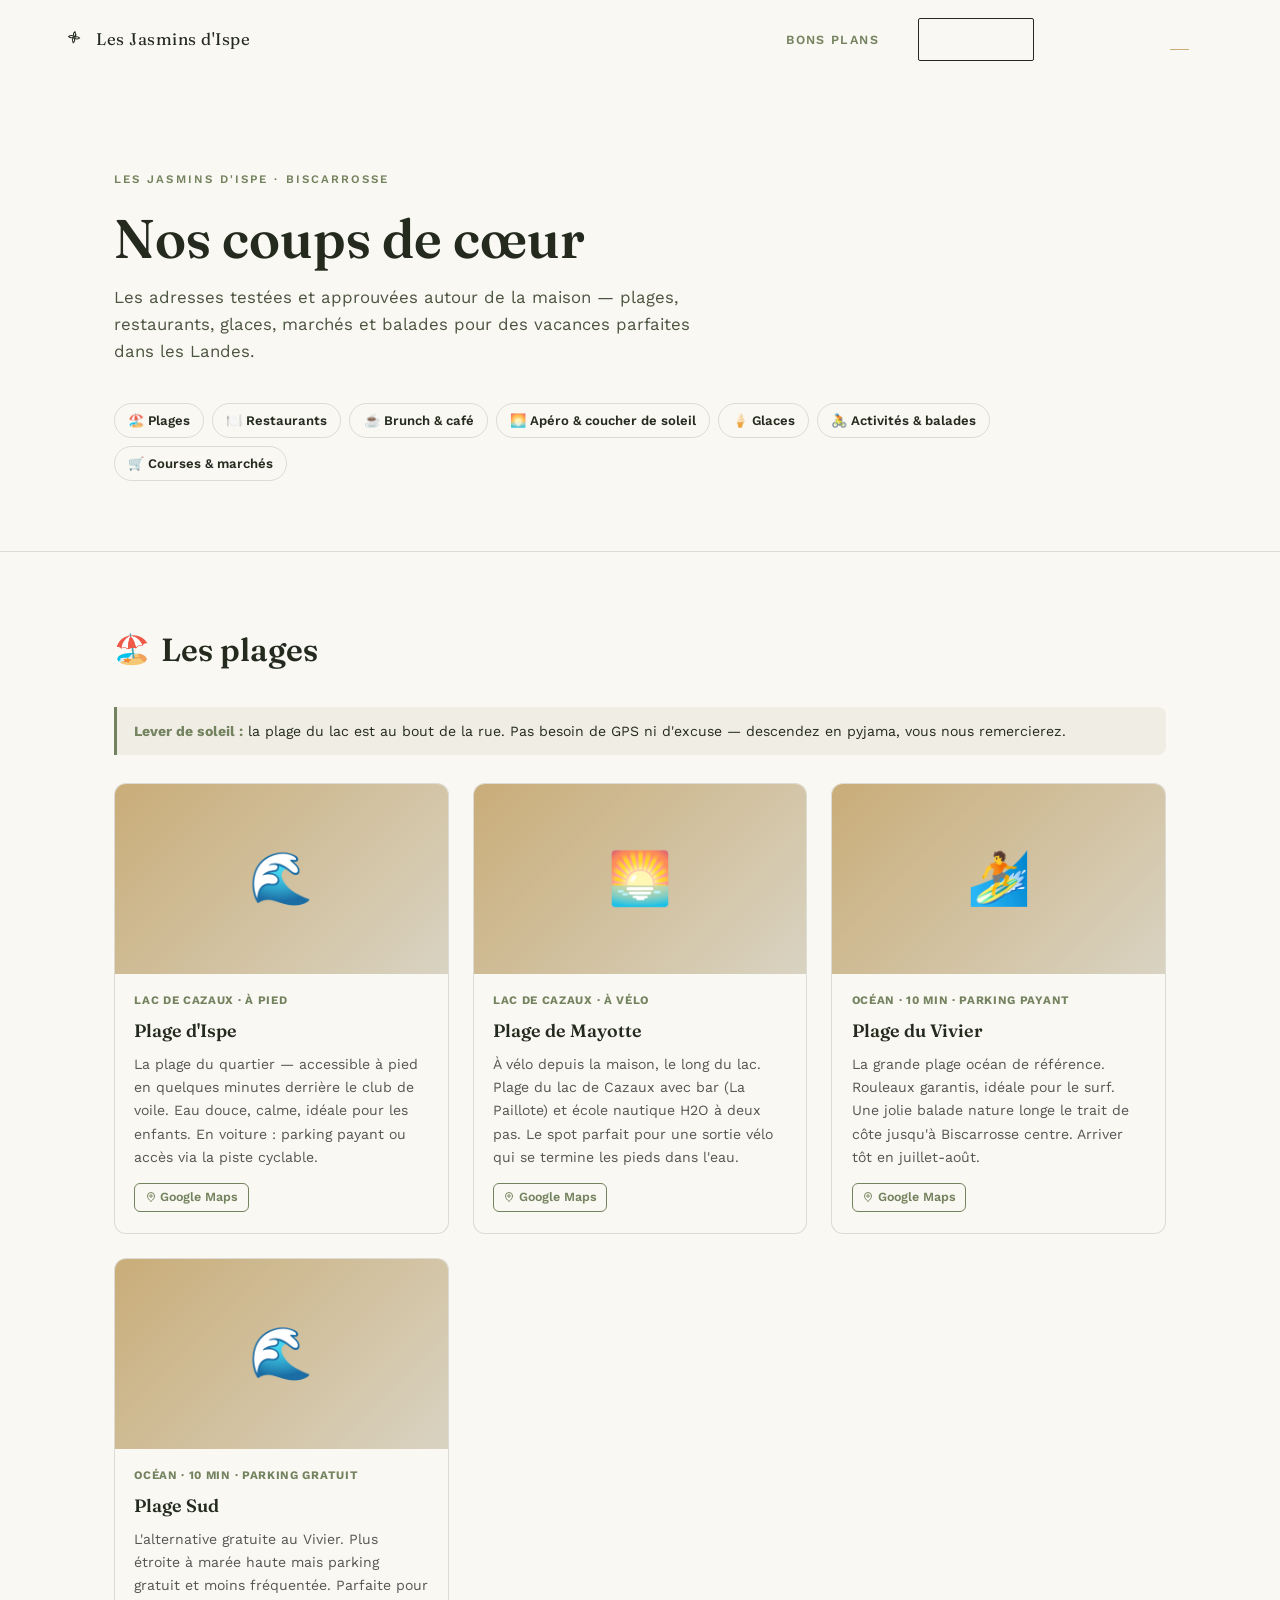
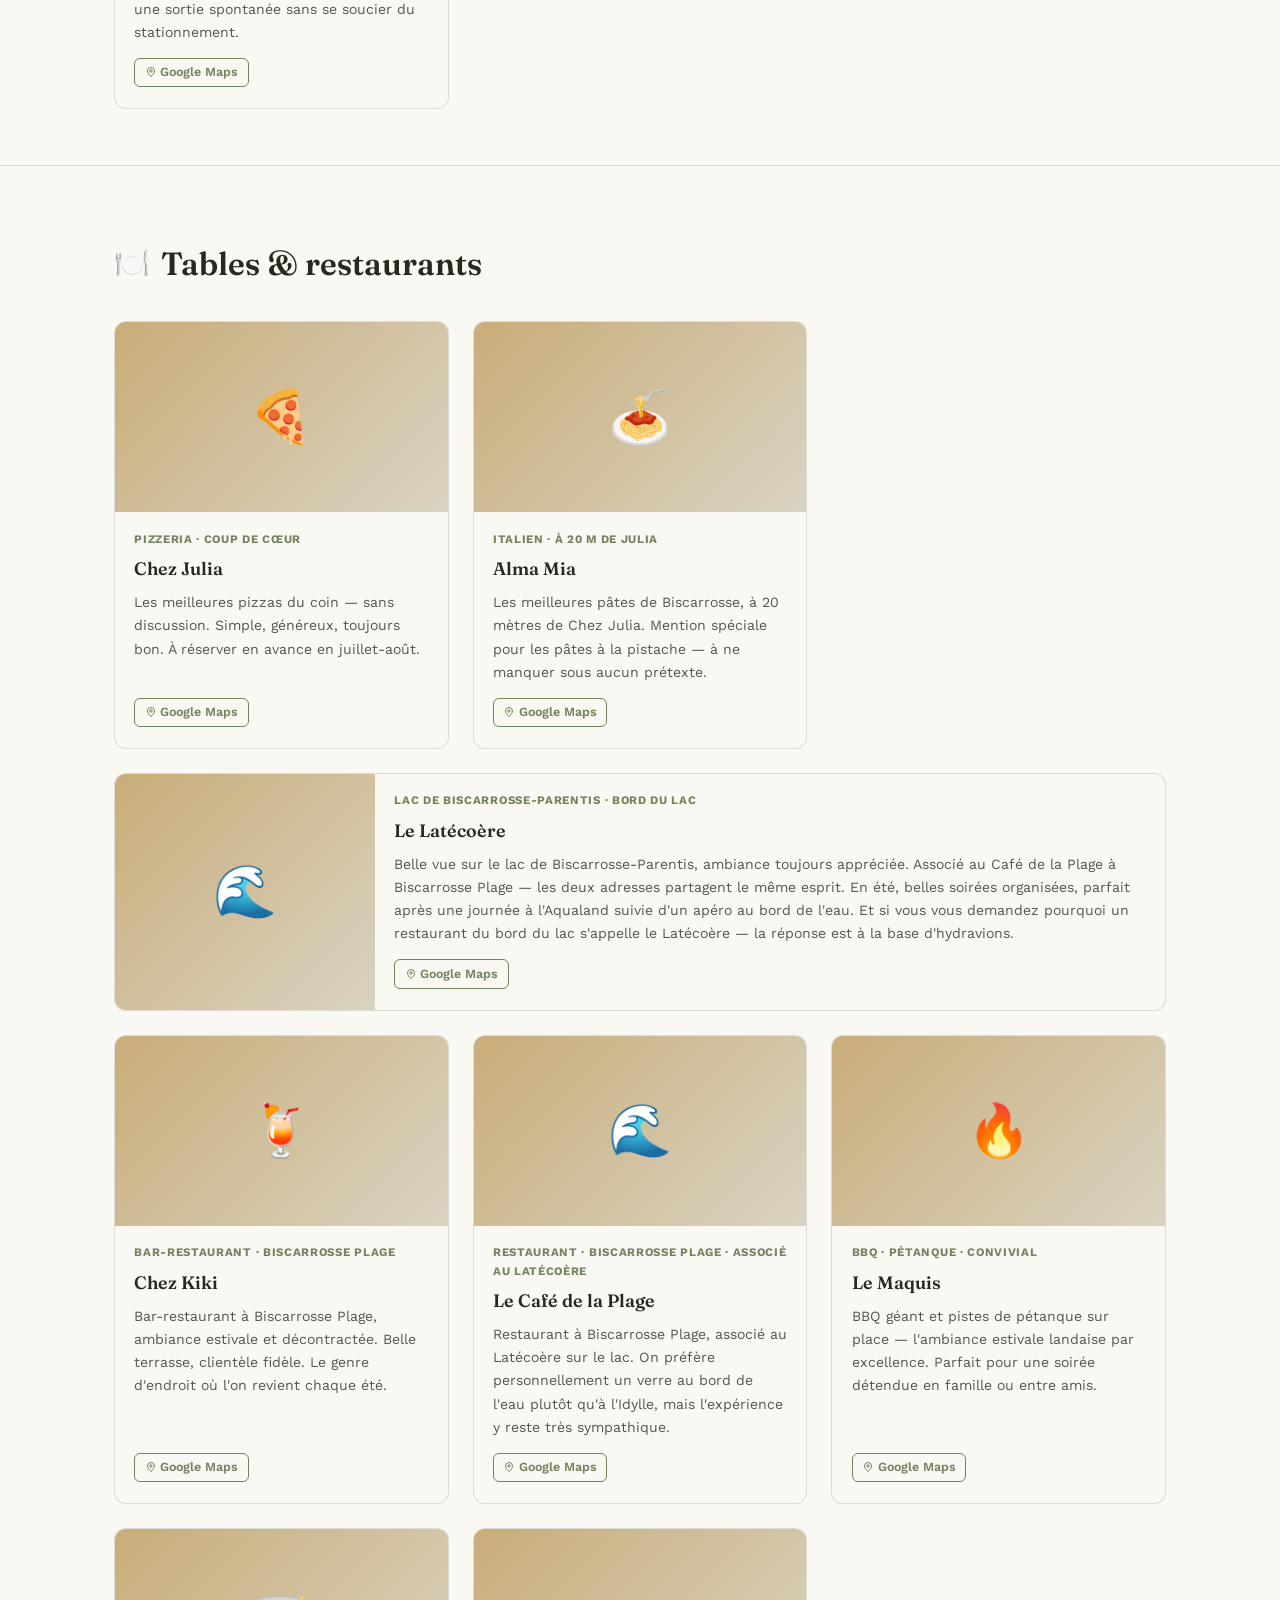
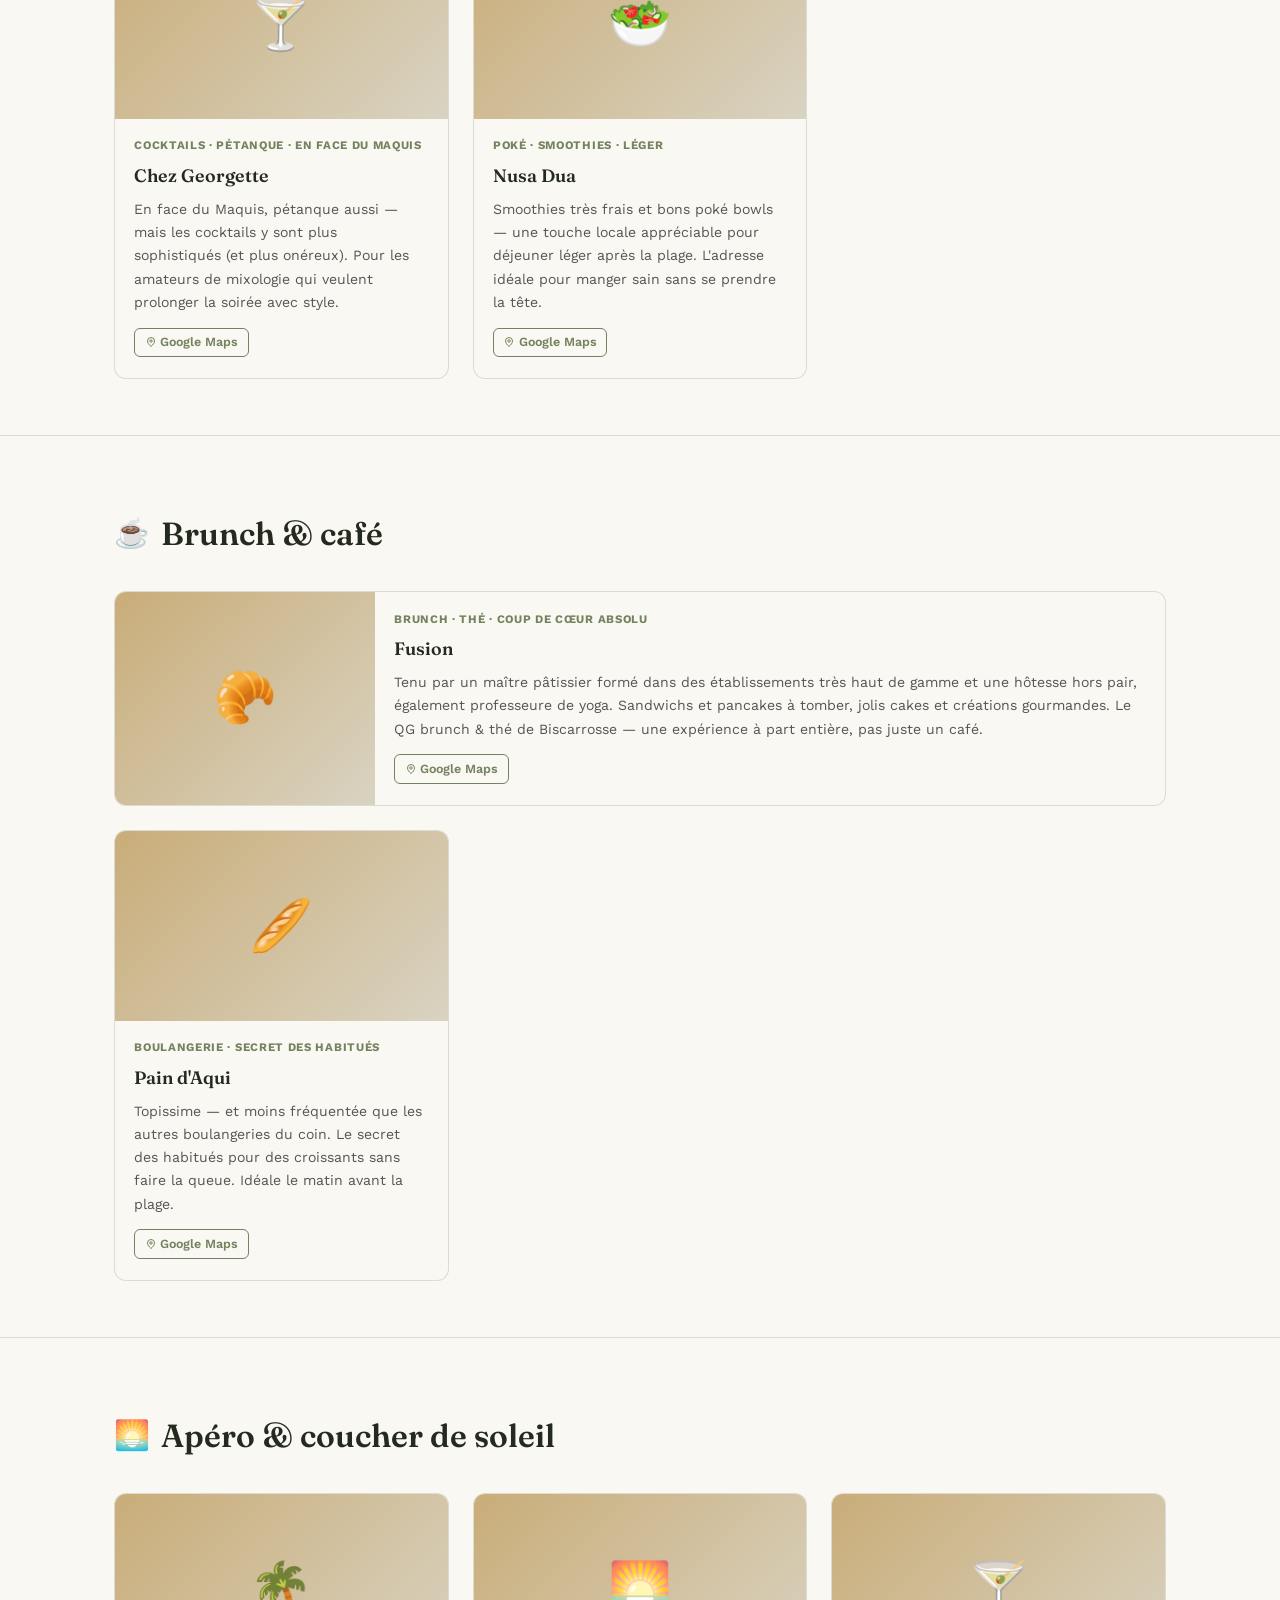
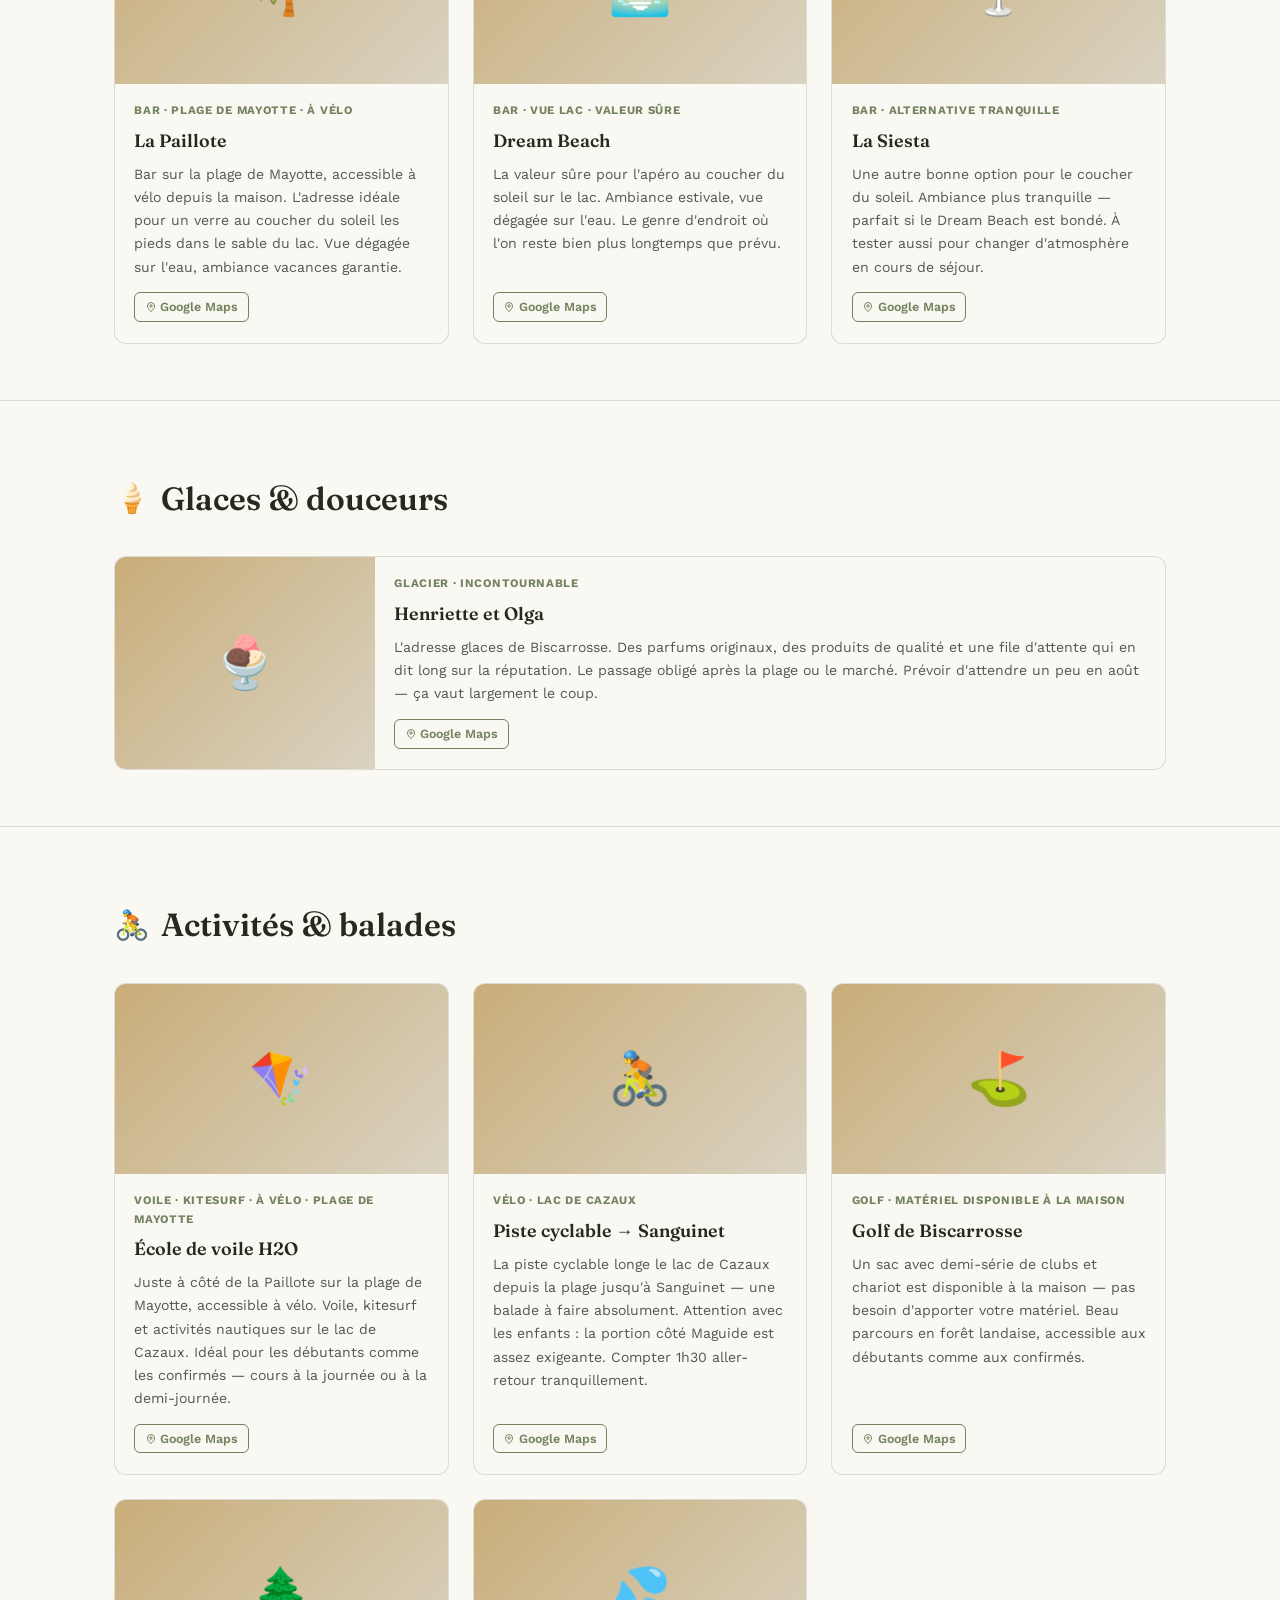
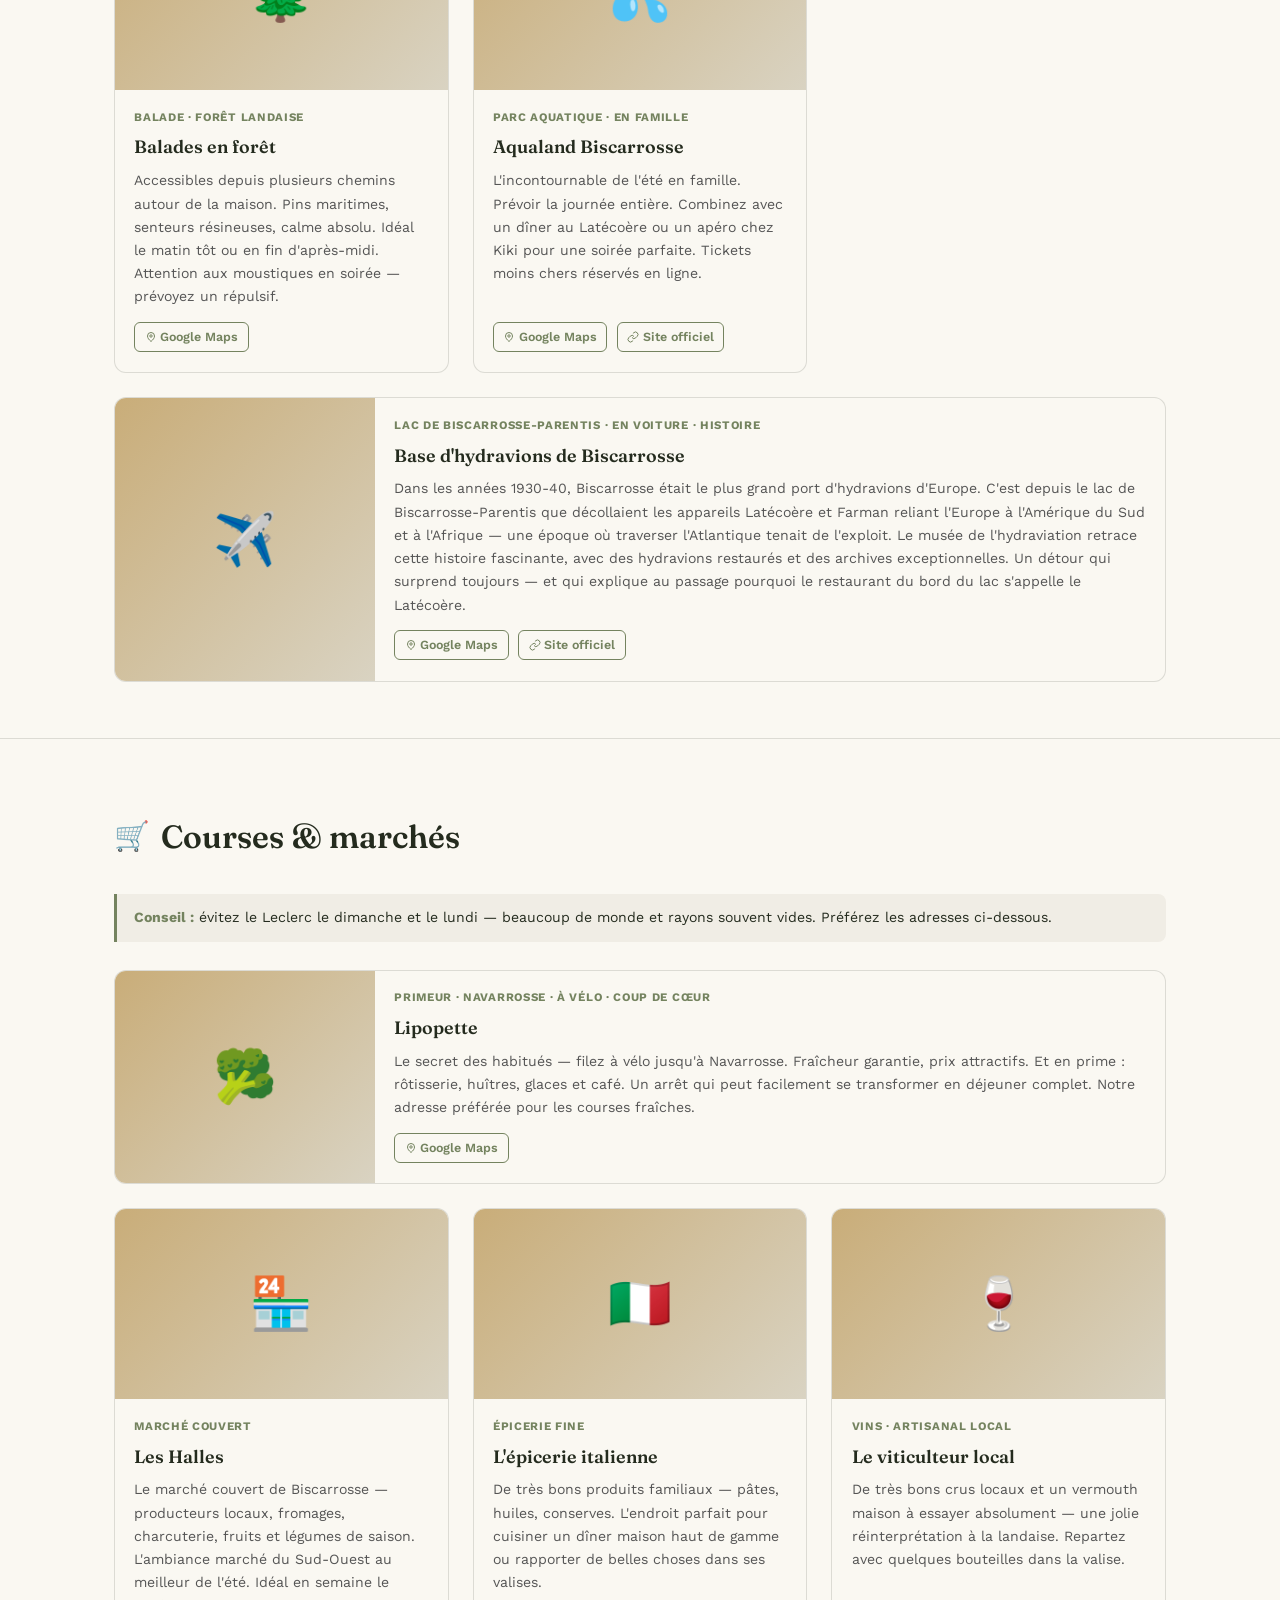
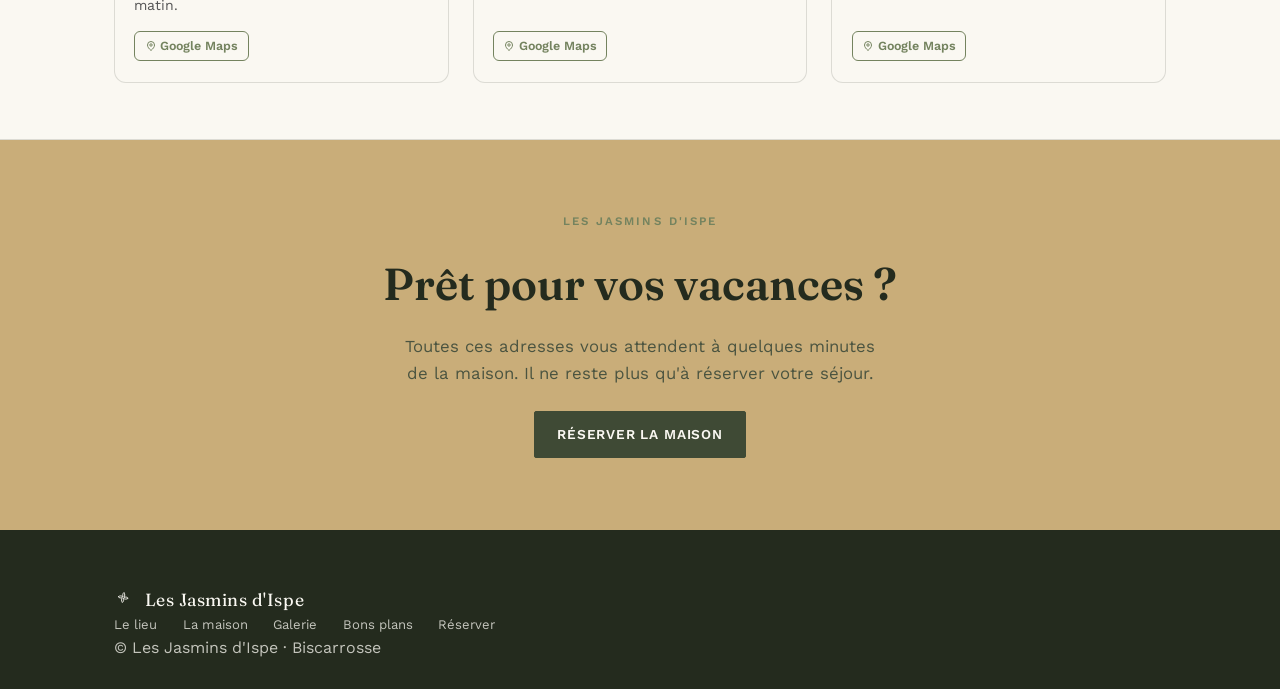
==== commit c4242ae9: "Refonte page Bons plans - toutes les adresses du livret" ====
--- a/conseils.html
+++ b/conseils.html
@@ -10,14 +10,10 @@
 <link href="https://fonts.googleapis.com/css2?family=Fraunces:ital,opsz,wght@0,9..144,400;0,9..144,600;1,9..144,500&family=Work+Sans:wght@400;500;600;700&display=swap" rel="stylesheet">
 <link rel="stylesheet" href="styles.css">
 <style>
-/* ---- Page conseils ---- */
 .conseils-hero{
   padding: 170px 0 70px;
   background: var(--blanc);
   border-bottom: 1px solid var(--line);
-}
-.conseils-intro{
-  max-width: 680px;
 }
 .cat-nav{
   display: flex;
@@ -42,22 +38,18 @@
 }
 .cat-pill:hover{ background: var(--sable); border-color: var(--sauge); }
 
-/* ---- Category sections ---- */
 .cat-section{
   padding: 72px 0 56px;
   border-bottom: 1px solid var(--line);
 }
-.cat-section:last-child{ border-bottom: none; }
+.cat-section:last-of-type{ border-bottom: none; }
 .cat-header{
   display: flex;
   align-items: center;
   gap: .7em;
   margin-bottom: 2em;
 }
-.cat-icon{
-  font-size: 1.8rem;
-  line-height: 1;
-}
+.cat-icon{ font-size: 1.8rem; line-height: 1; }
 .cat-title{
   font-family: var(--display);
   font-size: clamp(1.5rem, 3vw, 2rem);
@@ -66,7 +58,6 @@
   color: var(--ink);
 }
 
-/* ---- Cards grid ---- */
 .cards{
   display: grid;
   grid-template-columns: repeat(auto-fill, minmax(280px, 1fr));
@@ -87,26 +78,32 @@
 }
 .card-photo{
   width: 100%;
-  height: 180px;
+  height: 190px;
   object-fit: cover;
   display: block;
-  background: var(--sable);
-}
-.card-photo-placeholder{
+}
+.card-placeholder{
   width: 100%;
-  height: 180px;
+  height: 190px;
   background: linear-gradient(135deg, var(--sable) 0%, #d9d3c2 100%);
   display: flex;
   align-items: center;
   justify-content: center;
-  font-size: 2.8rem;
+  font-size: 3.2rem;
 }
 .card-body{
   padding: 1.1em 1.2em 1.3em;
   flex: 1;
   display: flex;
   flex-direction: column;
-  gap: .5em;
+  gap: .45em;
+}
+.card-tag{
+  font-size: .72rem;
+  font-weight: 700;
+  letter-spacing: .06em;
+  text-transform: uppercase;
+  color: var(--sauge);
 }
 .card-name{
   font-family: var(--display);
@@ -115,16 +112,9 @@
   margin: 0;
   color: var(--ink);
 }
-.card-tag{
-  font-size: .72rem;
-  font-weight: 700;
-  letter-spacing: .06em;
-  text-transform: uppercase;
-  color: var(--sauge);
-}
 .card-desc{
   font-size: .88rem;
-  line-height: 1.6;
+  line-height: 1.65;
   color: #555;
   margin: 0;
   flex: 1;
@@ -136,15 +126,14 @@
   font-size: .82rem;
   font-weight: 600;
   color: var(--ink);
-  margin-top: .2em;
-}
-.stars{ color: #e5a82e; letter-spacing: .05em; }
+}
+.stars{ color: #e5a82e; }
 .rating-count{ color: #888; font-weight: 400; }
 .card-links{
   display: flex;
   gap: .6em;
   flex-wrap: wrap;
-  margin-top: .6em;
+  margin-top: .4em;
 }
 .card-link{
   display: inline-flex;
@@ -160,27 +149,26 @@
   transition: background .15s, color .15s;
 }
 .card-link:hover{ background: var(--sauge); color: #fff; }
-.card-link svg{ width:12px; height:12px; stroke: currentColor; fill:none; flex-shrink:0; }
-
-/* ---- Highlight card (wide) ---- */
+.card-link svg{ width:12px; height:12px; stroke:currentColor; fill:none; flex-shrink:0; }
+
 .card-wide{
   grid-column: 1 / -1;
   flex-direction: row;
 }
-.card-wide .card-photo-placeholder,
+.card-wide .card-placeholder,
 .card-wide .card-photo{
-  width: 280px;
+  width: 260px;
   height: auto;
+  min-height: 200px;
   flex-shrink: 0;
 }
 @media(max-width:640px){
   .card-wide{ flex-direction: column; }
-  .card-wide .card-photo-placeholder,
-  .card-wide .card-photo{ width: 100%; height: 180px; }
-}
-
-/* ---- Tip banner ---- */
-.tip-banner{
+  .card-wide .card-placeholder,
+  .card-wide .card-photo{ width:100%; height:190px; min-height:unset; }
+}
+
+.tip{
   background: #f0ede5;
   border-left: 3px solid var(--sauge);
   border-radius: 0 8px 8px 0;
@@ -190,22 +178,7 @@
   color: var(--ink);
   margin-bottom: 2em;
 }
-.tip-banner strong{ color: var(--sauge); }
-
-/* ---- Distance badge ---- */
-.dist-badge{
-  display: inline-flex;
-  align-items: center;
-  gap: .25em;
-  font-size: .72rem;
-  font-weight: 600;
-  color: #777;
-  background: #f0ede5;
-  border-radius: 4px;
-  padding: .15em .5em;
-  margin-left: .4em;
-  vertical-align: middle;
-}
+.tip strong{ color: var(--sauge); }
 </style>
 </head>
 <body>
@@ -235,22 +208,19 @@
 <!-- ================= HERO ================= -->
 <section class="conseils-hero">
   <div class="container">
-    <div class="conseils-intro">
-      <p class="eyebrow">Les Jasmins d'Ispe · Biscarrosse</p>
-      <h1 style="font-family:var(--display); font-size:clamp(2.2rem,5vw,3.4rem); margin-top:.4em; line-height:1.05;">
-        Nos coups de cœur
-      </h1>
-      <p class="lede" style="margin-top:1em">
-        Les adresses testées et approuvées autour de la maison — toutes à moins de 15&nbsp;km, idéales à vélo ou en voiture. Plages, restaurants, glaces, marchés et balades pour des vacances parfaites.
-      </p>
-    </div>
-    <!-- Navigation par catégorie -->
+    <p class="eyebrow">Les Jasmins d'Ispe · Biscarrosse</p>
+    <h1 style="font-family:var(--display); font-size:clamp(2.2rem,5vw,3.4rem); margin-top:.4em; line-height:1.05;">
+      Nos coups de cœur
+    </h1>
+    <p class="lede" style="margin-top:1em; max-width:620px;">
+      Les adresses testées et approuvées autour de la maison — plages, restaurants, glaces, marchés et balades pour des vacances parfaites dans les Landes.
+    </p>
     <nav class="cat-nav" aria-label="Catégories">
-      <a href="#plages" class="cat-pill">🏖️ Les plages</a>
-      <a href="#restaurants" class="cat-pill">🍽️ Tables & restaurants</a>
+      <a href="#plages" class="cat-pill">🏖️ Plages</a>
+      <a href="#restaurants" class="cat-pill">🍽️ Restaurants</a>
       <a href="#brunch" class="cat-pill">☕ Brunch & café</a>
-      <a href="#aperó" class="cat-pill">🌅 Apéro & coucher de soleil</a>
-      <a href="#glaces" class="cat-pill">🍦 Glaces & douceurs</a>
+      <a href="#apero" class="cat-pill">🌅 Apéro & coucher de soleil</a>
+      <a href="#glaces" class="cat-pill">🍦 Glaces</a>
       <a href="#activites" class="cat-pill">🚴 Activités & balades</a>
       <a href="#courses" class="cat-pill">🛒 Courses & marchés</a>
     </nav>
@@ -264,66 +234,66 @@
       <span class="cat-icon">🏖️</span>
       <h2 class="cat-title">Les plages</h2>
     </div>
-    <div class="tip-banner">
-      <strong>Bon à savoir :</strong> la plage du lac est accessible à pied depuis la maison. Pour l'océan, comptez 10&nbsp;min en voiture — pensez à y aller tôt en juillet-août, les parkings se remplissent vite.
+    <div class="tip">
+      <strong>Lever de soleil :</strong> la plage du lac est au bout de la rue. Pas besoin de GPS ni d'excuse — descendez en pyjama, vous nous remercierez.
     </div>
     <div class="cards">
 
-      <div class="card card-wide">
-        <div class="card-photo-placeholder">🌊</div>
-        <div class="card-body">
-          <span class="card-tag">Lac · À pied</span>
-          <h3 class="card-name">Plage du Lac d'Ispe</h3>
-          <p class="card-desc">Accessible à pied depuis la maison derrière le club de voile — accès rapide et facile tout le long du lac. Eau douce, calme, idéale pour les enfants. En voiture, le parking est payant mais on peut aussi passer par la piste cyclable.</p>
-          <div class="card-rating">
-            <span class="stars">★★★★★</span>
-            <span>4,7</span>
-            <span class="rating-count">· Google Maps</span>
-          </div>
-          <div class="card-links">
-            <a href="https://www.google.com/maps/search/?api=1&query=plage+lac+ispe+biscarrosse" target="_blank" rel="noopener" class="card-link">
-              <svg viewBox="0 0 24 24" stroke-width="2"><path d="M12 21c4-3.5 7-7 7-11a7 7 0 1 0-14 0c0 4 3 7.5 7 11z"/><circle cx="12" cy="10" r="2.4"/></svg>
-              Voir sur Maps
-            </a>
-          </div>
-        </div>
-      </div>
-
-      <div class="card">
-        <div class="card-photo-placeholder">🌊</div>
-        <div class="card-body">
-          <span class="card-tag">Océan · 10 min</span>
+      <div class="card">
+        <div class="card-placeholder">🌊</div>
+        <div class="card-body">
+          <span class="card-tag">Lac de Cazaux · À pied</span>
+          <h3 class="card-name">Plage d'Ispe</h3>
+          <p class="card-desc">La plage du quartier — accessible à pied en quelques minutes derrière le club de voile. Eau douce, calme, idéale pour les enfants. En voiture : parking payant ou accès via la piste cyclable.</p>
+          <div class="card-links">
+            <a href="https://www.google.com/maps/search/?api=1&query=plage+ispe+biscarrosse" target="_blank" rel="noopener" class="card-link">
+              <svg viewBox="0 0 24 24" stroke-width="2"><path d="M12 21c4-3.5 7-7 7-11a7 7 0 1 0-14 0c0 4 3 7.5 7 11z"/><circle cx="12" cy="10" r="2.4"/></svg>
+              Google Maps
+            </a>
+          </div>
+        </div>
+      </div>
+
+      <div class="card">
+        <div class="card-placeholder">🌅</div>
+        <div class="card-body">
+          <span class="card-tag">Lac de Cazaux · À vélo</span>
+          <h3 class="card-name">Plage de Mayotte</h3>
+          <p class="card-desc">À vélo depuis la maison, le long du lac. Plage du lac de Cazaux avec bar (La Paillote) et école nautique H2O à deux pas. Le spot parfait pour une sortie vélo qui se termine les pieds dans l'eau.</p>
+          <div class="card-links">
+            <a href="https://www.google.com/maps/search/?api=1&query=plage+mayotte+biscarrosse" target="_blank" rel="noopener" class="card-link">
+              <svg viewBox="0 0 24 24" stroke-width="2"><path d="M12 21c4-3.5 7-7 7-11a7 7 0 1 0-14 0c0 4 3 7.5 7 11z"/><circle cx="12" cy="10" r="2.4"/></svg>
+              Google Maps
+            </a>
+          </div>
+        </div>
+      </div>
+
+      <div class="card">
+        <div class="card-placeholder">🏄</div>
+        <div class="card-body">
+          <span class="card-tag">Océan · 10 min · Parking payant</span>
           <h3 class="card-name">Plage du Vivier</h3>
-          <p class="card-desc">Grande plage océan, parking payant mais bien organisé. La valeur sûre côté Atlantique — rouleaux garantis, idéale pour le surf et les longues balades sur le sable. Une jolie balade nature relie le Vivier à Biscarrosse centre.</p>
-          <div class="card-rating">
-            <span class="stars">★★★★☆</span>
-            <span>4,5</span>
-            <span class="rating-count">· Google Maps</span>
-          </div>
+          <p class="card-desc">La grande plage océan de référence. Rouleaux garantis, idéale pour le surf. Une jolie balade nature longe le trait de côte jusqu'à Biscarrosse centre. Arriver tôt en juillet-août.</p>
           <div class="card-links">
             <a href="https://www.google.com/maps/search/?api=1&query=plage+du+vivier+biscarrosse" target="_blank" rel="noopener" class="card-link">
               <svg viewBox="0 0 24 24" stroke-width="2"><path d="M12 21c4-3.5 7-7 7-11a7 7 0 1 0-14 0c0 4 3 7.5 7 11z"/><circle cx="12" cy="10" r="2.4"/></svg>
-              Voir sur Maps
-            </a>
-          </div>
-        </div>
-      </div>
-
-      <div class="card">
-        <div class="card-photo-placeholder">🏄</div>
-        <div class="card-body">
-          <span class="card-tag">Océan · 10 min · Gratuit</span>
+              Google Maps
+            </a>
+          </div>
+        </div>
+      </div>
+
+      <div class="card">
+        <div class="card-placeholder">🌊</div>
+        <div class="card-body">
+          <span class="card-tag">Océan · 10 min · Parking gratuit</span>
           <h3 class="card-name">Plage Sud</h3>
-          <p class="card-desc">Alternative gratuite au Vivier — parking gratuit, plage plus étroite à marée haute. Parfait pour une sortie spontanée sans se soucier du parking. Moins de monde que le Vivier le matin.</p>
-          <div class="card-rating">
-            <span class="stars">★★★★☆</span>
-            <span>4,3</span>
-            <span class="rating-count">· Google Maps</span>
-          </div>
+          <p class="card-desc">L'alternative gratuite au Vivier. Plus étroite à marée haute mais parking gratuit et moins fréquentée. Parfaite pour une sortie spontanée sans se soucier du stationnement.</p>
           <div class="card-links">
             <a href="https://www.google.com/maps/search/?api=1&query=plage+sud+biscarrosse+plage" target="_blank" rel="noopener" class="card-link">
               <svg viewBox="0 0 24 24" stroke-width="2"><path d="M12 21c4-3.5 7-7 7-11a7 7 0 1 0-14 0c0 4 3 7.5 7 11z"/><circle cx="12" cy="10" r="2.4"/></svg>
-              Voir sur Maps
+              Google Maps
             </a>
           </div>
         </div>
@@ -343,120 +313,120 @@
     <div class="cards">
 
       <div class="card">
-        <div class="card-photo-placeholder">🍕</div>
+        <div class="card-placeholder">🍕</div>
         <div class="card-body">
           <span class="card-tag">Pizzeria · Coup de cœur</span>
           <h3 class="card-name">Chez Julia</h3>
-          <p class="card-desc">Les meilleures pizzas du coin — sans discussion. Une adresse incontournable, à réserver en avance en juillet-août. Simple, généreux, toujours bon.</p>
-          <div class="card-rating">
-            <span class="stars">★★★★★</span>
-            <span>4,6</span>
-            <span class="rating-count">· Google Maps</span>
-          </div>
+          <p class="card-desc">Les meilleures pizzas du coin — sans discussion. Simple, généreux, toujours bon. À réserver en avance en juillet-août.</p>
           <div class="card-links">
             <a href="https://www.google.com/maps/search/?api=1&query=chez+julia+biscarrosse" target="_blank" rel="noopener" class="card-link">
               <svg viewBox="0 0 24 24" stroke-width="2"><path d="M12 21c4-3.5 7-7 7-11a7 7 0 1 0-14 0c0 4 3 7.5 7 11z"/><circle cx="12" cy="10" r="2.4"/></svg>
-              Voir sur Maps
-            </a>
-          </div>
-        </div>
-      </div>
-
-      <div class="card">
-        <div class="card-photo-placeholder">🍝</div>
+              Google Maps
+            </a>
+          </div>
+        </div>
+      </div>
+
+      <div class="card">
+        <div class="card-placeholder">🍝</div>
         <div class="card-body">
           <span class="card-tag">Italien · À 20 m de Julia</span>
           <h3 class="card-name">Alma Mia</h3>
-          <p class="card-desc">Les meilleures pâtes de Biscarrosse — mention spéciale pour les pâtes à la pistache, à ne pas manquer. À 20 mètres de Chez Julia, dans la même rue. Un doublé gagnant.</p>
-          <div class="card-rating">
-            <span class="stars">★★★★★</span>
-            <span>4,7</span>
-            <span class="rating-count">· Google Maps</span>
-          </div>
+          <p class="card-desc">Les meilleures pâtes de Biscarrosse, à 20 mètres de Chez Julia. Mention spéciale pour les pâtes à la pistache — à ne manquer sous aucun prétexte.</p>
           <div class="card-links">
             <a href="https://www.google.com/maps/search/?api=1&query=alma+mia+biscarrosse" target="_blank" rel="noopener" class="card-link">
               <svg viewBox="0 0 24 24" stroke-width="2"><path d="M12 21c4-3.5 7-7 7-11a7 7 0 1 0-14 0c0 4 3 7.5 7 11z"/><circle cx="12" cy="10" r="2.4"/></svg>
-              Voir sur Maps
-            </a>
-          </div>
-        </div>
-      </div>
-
-      <div class="card">
-        <div class="card-photo-placeholder">🌊</div>
-        <div class="card-body">
-          <span class="card-tag">Bord du lac · Vue imprenable</span>
-          <h3 class="card-name">Restaurant du Latécoère</h3>
-          <p class="card-desc">Belle vue sur le lac sud de Biscarrosse, ambiance toujours appréciée. Associé à Chez Kiki (Café de la Plage). Une adresse à ne pas manquer pour dîner les pieds dans l'eau. Idéal après une journée à l'Aqualand.</p>
-          <div class="card-rating">
-            <span class="stars">★★★★☆</span>
-            <span>4,2</span>
-            <span class="rating-count">· Google Maps</span>
-          </div>
+              Google Maps
+            </a>
+          </div>
+        </div>
+      </div>
+
+      <div class="card card-wide">
+        <div class="card-placeholder">🌊</div>
+        <div class="card-body">
+          <span class="card-tag">Lac de Biscarrosse-Parentis · Bord du lac</span>
+          <h3 class="card-name">Le Latécoère</h3>
+          <p class="card-desc">Belle vue sur le lac de Biscarrosse-Parentis, ambiance toujours appréciée. Associé au Café de la Plage à Biscarrosse Plage — les deux adresses partagent le même esprit. En été, belles soirées organisées, parfait après une journée à l'Aqualand suivie d'un apéro au bord de l'eau. Et si vous vous demandez pourquoi un restaurant du bord du lac s'appelle le Latécoère — la réponse est à la base d'hydravions.</p>
           <div class="card-links">
             <a href="https://www.google.com/maps/search/?api=1&query=restaurant+Latécoère+biscarrosse" target="_blank" rel="noopener" class="card-link">
               <svg viewBox="0 0 24 24" stroke-width="2"><path d="M12 21c4-3.5 7-7 7-11a7 7 0 1 0-14 0c0 4 3 7.5 7 11z"/><circle cx="12" cy="10" r="2.4"/></svg>
-              Voir sur Maps
-            </a>
-          </div>
-        </div>
-      </div>
-
-      <div class="card">
-        <div class="card-photo-placeholder">🔥</div>
-        <div class="card-body">
-          <span class="card-tag">BBQ · Convivial</span>
+              Google Maps
+            </a>
+          </div>
+        </div>
+      </div>
+
+      <div class="card">
+        <div class="card-placeholder">🍹</div>
+        <div class="card-body">
+          <span class="card-tag">Bar-restaurant · Biscarrosse Plage</span>
+          <h3 class="card-name">Chez Kiki</h3>
+          <p class="card-desc">Bar-restaurant à Biscarrosse Plage, ambiance estivale et décontractée. Belle terrasse, clientèle fidèle. Le genre d'endroit où l'on revient chaque été.</p>
+          <div class="card-links">
+            <a href="https://www.google.com/maps/search/?api=1&query=chez+kiki+biscarrosse+plage" target="_blank" rel="noopener" class="card-link">
+              <svg viewBox="0 0 24 24" stroke-width="2"><path d="M12 21c4-3.5 7-7 7-11a7 7 0 1 0-14 0c0 4 3 7.5 7 11z"/><circle cx="12" cy="10" r="2.4"/></svg>
+              Google Maps
+            </a>
+          </div>
+        </div>
+      </div>
+
+      <div class="card">
+        <div class="card-placeholder">🌊</div>
+        <div class="card-body">
+          <span class="card-tag">Restaurant · Biscarrosse Plage · Associé au Latécoère</span>
+          <h3 class="card-name">Le Café de la Plage</h3>
+          <p class="card-desc">Restaurant à Biscarrosse Plage, associé au Latécoère sur le lac. On préfère personnellement un verre au bord de l'eau plutôt qu'à l'Idylle, mais l'expérience y reste très sympathique.</p>
+          <div class="card-links">
+            <a href="https://www.google.com/maps/search/?api=1&query=café+de+la+plage+biscarrosse" target="_blank" rel="noopener" class="card-link">
+              <svg viewBox="0 0 24 24" stroke-width="2"><path d="M12 21c4-3.5 7-7 7-11a7 7 0 1 0-14 0c0 4 3 7.5 7 11z"/><circle cx="12" cy="10" r="2.4"/></svg>
+              Google Maps
+            </a>
+          </div>
+        </div>
+      </div>
+
+      <div class="card">
+        <div class="card-placeholder">🔥</div>
+        <div class="card-body">
+          <span class="card-tag">BBQ · Pétanque · Convivial</span>
           <h3 class="card-name">Le Maquis</h3>
-          <p class="card-desc">BBQ géant et pistes de pétanque sur place — l'ambiance estivale par excellence. Parfait pour une soirée détendue en famille ou entre amis. Réservation conseillée en haute saison.</p>
-          <div class="card-rating">
-            <span class="stars">★★★★☆</span>
-            <span>4,1</span>
-            <span class="rating-count">· Google Maps</span>
-          </div>
+          <p class="card-desc">BBQ géant et pistes de pétanque sur place — l'ambiance estivale landaise par excellence. Parfait pour une soirée détendue en famille ou entre amis.</p>
           <div class="card-links">
             <a href="https://www.google.com/maps/search/?api=1&query=le+maquis+biscarrosse" target="_blank" rel="noopener" class="card-link">
               <svg viewBox="0 0 24 24" stroke-width="2"><path d="M12 21c4-3.5 7-7 7-11a7 7 0 1 0-14 0c0 4 3 7.5 7 11z"/><circle cx="12" cy="10" r="2.4"/></svg>
-              Voir sur Maps
-            </a>
-          </div>
-        </div>
-      </div>
-
-      <div class="card">
-        <div class="card-photo-placeholder">🍹</div>
-        <div class="card-body">
-          <span class="card-tag">Bar · Cocktails · En face du Maquis</span>
+              Google Maps
+            </a>
+          </div>
+        </div>
+      </div>
+
+      <div class="card">
+        <div class="card-placeholder">🍸</div>
+        <div class="card-body">
+          <span class="card-tag">Cocktails · Pétanque · En face du Maquis</span>
           <h3 class="card-name">Chez Georgette</h3>
-          <p class="card-desc">En face du Maquis, avec pétanque aussi — mais les cocktails y sont plus sophistiqués (et plus onéreux). Pour les amateurs de mixologie qui veulent prolonger la soirée avec style.</p>
-          <div class="card-rating">
-            <span class="stars">★★★★☆</span>
-            <span>4,2</span>
-            <span class="rating-count">· Google Maps</span>
-          </div>
+          <p class="card-desc">En face du Maquis, pétanque aussi — mais les cocktails y sont plus sophistiqués (et plus onéreux). Pour les amateurs de mixologie qui veulent prolonger la soirée avec style.</p>
           <div class="card-links">
             <a href="https://www.google.com/maps/search/?api=1&query=chez+georgette+biscarrosse" target="_blank" rel="noopener" class="card-link">
               <svg viewBox="0 0 24 24" stroke-width="2"><path d="M12 21c4-3.5 7-7 7-11a7 7 0 1 0-14 0c0 4 3 7.5 7 11z"/><circle cx="12" cy="10" r="2.4"/></svg>
-              Voir sur Maps
-            </a>
-          </div>
-        </div>
-      </div>
-
-      <div class="card">
-        <div class="card-photo-placeholder">🥗</div>
-        <div class="card-body">
-          <span class="card-tag">Poké · Smoothies · Frais</span>
+              Google Maps
+            </a>
+          </div>
+        </div>
+      </div>
+
+      <div class="card">
+        <div class="card-placeholder">🥗</div>
+        <div class="card-body">
+          <span class="card-tag">Poké · Smoothies · Léger</span>
           <h3 class="card-name">Nusa Dua</h3>
           <p class="card-desc">Smoothies très frais et bons poké bowls — une touche locale appréciable pour déjeuner léger après la plage. L'adresse idéale pour manger sain sans se prendre la tête.</p>
-          <div class="card-rating">
-            <span class="stars">★★★★☆</span>
-            <span>4,3</span>
-            <span class="rating-count">· Google Maps</span>
-          </div>
           <div class="card-links">
             <a href="https://www.google.com/maps/search/?api=1&query=nusa+dua+biscarrosse" target="_blank" rel="noopener" class="card-link">
               <svg viewBox="0 0 24 24" stroke-width="2"><path d="M12 21c4-3.5 7-7 7-11a7 7 0 1 0-14 0c0 4 3 7.5 7 11z"/><circle cx="12" cy="10" r="2.4"/></svg>
-              Voir sur Maps
+              Google Maps
             </a>
           </div>
         </div>
@@ -476,116 +446,88 @@
     <div class="cards">
 
       <div class="card card-wide">
-        <div class="card-photo-placeholder">🥐</div>
+        <div class="card-placeholder">🥐</div>
         <div class="card-body">
           <span class="card-tag">Brunch · Thé · Coup de cœur absolu</span>
           <h3 class="card-name">Fusion</h3>
-          <p class="card-desc">Tenu par un maître pâtissier formé dans des établissements très haut de gamme et une hôtesse hors pair, également professeure de yoga. Sandwichs et pancakes à tomber, jolis cakes et créations gourmandes. Le QG brunch & thé de Biscarrosse — une expérience à part entière.</p>
-          <div class="card-rating">
-            <span class="stars">★★★★★</span>
-            <span>4,8</span>
-            <span class="rating-count">· Google Maps</span>
-          </div>
+          <p class="card-desc">Tenu par un maître pâtissier formé dans des établissements très haut de gamme et une hôtesse hors pair, également professeure de yoga. Sandwichs et pancakes à tomber, jolis cakes et créations gourmandes. Le QG brunch & thé de Biscarrosse — une expérience à part entière, pas juste un café.</p>
           <div class="card-links">
             <a href="https://www.google.com/maps/search/?api=1&query=fusion+brunch+biscarrosse" target="_blank" rel="noopener" class="card-link">
               <svg viewBox="0 0 24 24" stroke-width="2"><path d="M12 21c4-3.5 7-7 7-11a7 7 0 1 0-14 0c0 4 3 7.5 7 11z"/><circle cx="12" cy="10" r="2.4"/></svg>
-              Voir sur Maps
-            </a>
-          </div>
-        </div>
-      </div>
-
-      <div class="card">
-        <div class="card-photo-placeholder">🥖</div>
-        <div class="card-body">
-          <span class="card-tag">Boulangerie · Moins fréquentée</span>
+              Google Maps
+            </a>
+          </div>
+        </div>
+      </div>
+
+      <div class="card">
+        <div class="card-placeholder">🥖</div>
+        <div class="card-body">
+          <span class="card-tag">Boulangerie · Secret des habitués</span>
           <h3 class="card-name">Pain d'Aqui</h3>
-          <p class="card-desc">Topissime — et moins fréquentée que les autres boulangeries du coin. Le secret des habitués pour des croissants sans file d'attente. Idéale le matin avant la plage.</p>
-          <div class="card-rating">
-            <span class="stars">★★★★★</span>
-            <span>4,6</span>
-            <span class="rating-count">· Google Maps</span>
-          </div>
+          <p class="card-desc">Topissime — et moins fréquentée que les autres boulangeries du coin. Le secret des habitués pour des croissants sans faire la queue. Idéale le matin avant la plage.</p>
           <div class="card-links">
             <a href="https://www.google.com/maps/search/?api=1&query=pain+d'aqui+biscarrosse" target="_blank" rel="noopener" class="card-link">
               <svg viewBox="0 0 24 24" stroke-width="2"><path d="M12 21c4-3.5 7-7 7-11a7 7 0 1 0-14 0c0 4 3 7.5 7 11z"/><circle cx="12" cy="10" r="2.4"/></svg>
-              Voir sur Maps
-            </a>
-          </div>
-        </div>
-      </div>
-
-      <div class="card">
-        <div class="card-photo-placeholder">🌊</div>
-        <div class="card-body">
-          <span class="card-tag">Café · Bord du lac</span>
-          <h3 class="card-name">Chez Kiki — Café de la Plage</h3>
-          <p class="card-desc">Belle vue, ambiance détendue au bord du lac. En été, belles soirées organisées — parfait après l'Aqualand suivi d'un apéro. On y préfère personnellement un verre au bord de l'eau plutôt qu'à l'Idylle.</p>
-          <div class="card-rating">
-            <span class="stars">★★★★☆</span>
-            <span>4,1</span>
-            <span class="rating-count">· Google Maps</span>
-          </div>
-          <div class="card-links">
-            <a href="https://www.google.com/maps/search/?api=1&query=cafe+de+la+plage+chez+kiki+biscarrosse" target="_blank" rel="noopener" class="card-link">
-              <svg viewBox="0 0 24 24" stroke-width="2"><path d="M12 21c4-3.5 7-7 7-11a7 7 0 1 0-14 0c0 4 3 7.5 7 11z"/><circle cx="12" cy="10" r="2.4"/></svg>
-              Voir sur Maps
-            </a>
-          </div>
-        </div>
-      </div>
-
-    </div>
-  </div>
-</section>
-
-<!-- ================= APÉRO & COUCHER DE SOLEIL ================= -->
-<section class="cat-section" id="aperó">
+              Google Maps
+            </a>
+          </div>
+        </div>
+      </div>
+
+    </div>
+  </div>
+</section>
+
+<!-- ================= APÉRO ================= -->
+<section class="cat-section" id="apero">
   <div class="container">
     <div class="cat-header">
       <span class="cat-icon">🌅</span>
       <h2 class="cat-title">Apéro & coucher de soleil</h2>
     </div>
-    <div class="tip-banner">
-      <strong>Notre rituel :</strong> un verre au bord du lac au coucher du soleil, vers 21h en été. Le Top Dream ou La Siesta sont parfaits pour ça.
-    </div>
     <div class="cards">
 
       <div class="card">
-        <div class="card-photo-placeholder">🌅</div>
+        <div class="card-placeholder">🌴</div>
+        <div class="card-body">
+          <span class="card-tag">Bar · Plage de Mayotte · À vélo</span>
+          <h3 class="card-name">La Paillote</h3>
+          <p class="card-desc">Bar sur la plage de Mayotte, accessible à vélo depuis la maison. L'adresse idéale pour un verre au coucher du soleil les pieds dans le sable du lac. Vue dégagée sur l'eau, ambiance vacances garantie.</p>
+          <div class="card-links">
+            <a href="https://www.google.com/maps/search/?api=1&query=la+paillote+biscarrosse+mayotte" target="_blank" rel="noopener" class="card-link">
+              <svg viewBox="0 0 24 24" stroke-width="2"><path d="M12 21c4-3.5 7-7 7-11a7 7 0 1 0-14 0c0 4 3 7.5 7 11z"/><circle cx="12" cy="10" r="2.4"/></svg>
+              Google Maps
+            </a>
+          </div>
+        </div>
+      </div>
+
+      <div class="card">
+        <div class="card-placeholder">🌅</div>
         <div class="card-body">
           <span class="card-tag">Bar · Vue lac · Valeur sûre</span>
-          <h3 class="card-name">Le Top Dream</h3>
+          <h3 class="card-name">Dream Beach</h3>
           <p class="card-desc">La valeur sûre pour l'apéro au coucher du soleil sur le lac. Ambiance estivale, vue dégagée sur l'eau. Le genre d'endroit où l'on reste bien plus longtemps que prévu.</p>
-          <div class="card-rating">
-            <span class="stars">★★★★☆</span>
-            <span>4,2</span>
-            <span class="rating-count">· Google Maps</span>
-          </div>
-          <div class="card-links">
-            <a href="https://www.google.com/maps/search/?api=1&query=top+dream+biscarrosse" target="_blank" rel="noopener" class="card-link">
-              <svg viewBox="0 0 24 24" stroke-width="2"><path d="M12 21c4-3.5 7-7 7-11a7 7 0 1 0-14 0c0 4 3 7.5 7 11z"/><circle cx="12" cy="10" r="2.4"/></svg>
-              Voir sur Maps
-            </a>
-          </div>
-        </div>
-      </div>
-
-      <div class="card">
-        <div class="card-photo-placeholder">🍸</div>
-        <div class="card-body">
-          <span class="card-tag">Bar · Alternative sympa</span>
+          <div class="card-links">
+            <a href="https://www.google.com/maps/search/?api=1&query=dream+beach+biscarrosse" target="_blank" rel="noopener" class="card-link">
+              <svg viewBox="0 0 24 24" stroke-width="2"><path d="M12 21c4-3.5 7-7 7-11a7 7 0 1 0-14 0c0 4 3 7.5 7 11z"/><circle cx="12" cy="10" r="2.4"/></svg>
+              Google Maps
+            </a>
+          </div>
+        </div>
+      </div>
+
+      <div class="card">
+        <div class="card-placeholder">🍸</div>
+        <div class="card-body">
+          <span class="card-tag">Bar · Alternative tranquille</span>
           <h3 class="card-name">La Siesta</h3>
-          <p class="card-desc">Une autre bonne option pour le coucher du soleil. Ambiance plus tranquille, parfait si le Top Dream est bondé. À tester aussi pour changer d'atmosphère en cours de séjour.</p>
-          <div class="card-rating">
-            <span class="stars">★★★★☆</span>
-            <span>4,0</span>
-            <span class="rating-count">· Google Maps</span>
-          </div>
+          <p class="card-desc">Une autre bonne option pour le coucher du soleil. Ambiance plus tranquille — parfait si le Dream Beach est bondé. À tester aussi pour changer d'atmosphère en cours de séjour.</p>
           <div class="card-links">
             <a href="https://www.google.com/maps/search/?api=1&query=la+siesta+biscarrosse" target="_blank" rel="noopener" class="card-link">
               <svg viewBox="0 0 24 24" stroke-width="2"><path d="M12 21c4-3.5 7-7 7-11a7 7 0 1 0-14 0c0 4 3 7.5 7 11z"/><circle cx="12" cy="10" r="2.4"/></svg>
-              Voir sur Maps
+              Google Maps
             </a>
           </div>
         </div>
@@ -605,20 +547,15 @@
     <div class="cards">
 
       <div class="card card-wide">
-        <div class="card-photo-placeholder">🍨</div>
+        <div class="card-placeholder">🍨</div>
         <div class="card-body">
           <span class="card-tag">Glacier · Incontournable</span>
           <h3 class="card-name">Henriette et Olga</h3>
-          <p class="card-desc">L'adresse glaces de Biscarrosse. Des parfums originaux, des produits de qualité et une file d'attente qui en dit long sur la réputation. Le passage obligé après la plage ou le marché. Prévoir d'attendre un peu en août — ça vaut le coup.</p>
-          <div class="card-rating">
-            <span class="stars">★★★★★</span>
-            <span>4,7</span>
-            <span class="rating-count">· Google Maps</span>
-          </div>
+          <p class="card-desc">L'adresse glaces de Biscarrosse. Des parfums originaux, des produits de qualité et une file d'attente qui en dit long sur la réputation. Le passage obligé après la plage ou le marché. Prévoir d'attendre un peu en août — ça vaut largement le coup.</p>
           <div class="card-links">
             <a href="https://www.google.com/maps/search/?api=1&query=henriette+et+olga+biscarrosse" target="_blank" rel="noopener" class="card-link">
               <svg viewBox="0 0 24 24" stroke-width="2"><path d="M12 21c4-3.5 7-7 7-11a7 7 0 1 0-14 0c0 4 3 7.5 7 11z"/><circle cx="12" cy="10" r="2.4"/></svg>
-              Voir sur Maps
+              Google Maps
             </a>
           </div>
         </div>
@@ -638,80 +575,75 @@
     <div class="cards">
 
       <div class="card">
-        <div class="card-photo-placeholder">🚴</div>
-        <div class="card-body">
-          <span class="card-tag">Vélo · Piste cyclable</span>
-          <h3 class="card-name">Piste cyclable Biscarrosse → Sanguinet</h3>
-          <p class="card-desc">La piste cyclable longe le lac depuis la plage jusqu'à Sanguinet — une balade à faire absolument. Attention avec les enfants : la portion côté Maguide (plage du lac) est assez exigeante. Compter 1h30 aller-retour tranquillement.</p>
-          <div class="card-rating">
-            <span class="stars">★★★★★</span>
-            <span>4,8</span>
-            <span class="rating-count">· Google Maps</span>
-          </div>
+        <div class="card-placeholder">🪁</div>
+        <div class="card-body">
+          <span class="card-tag">Voile · Kitesurf · À vélo · Plage de Mayotte</span>
+          <h3 class="card-name">École de voile H2O</h3>
+          <p class="card-desc">Juste à côté de la Paillote sur la plage de Mayotte, accessible à vélo. Voile, kitesurf et activités nautiques sur le lac de Cazaux. Idéal pour les débutants comme les confirmés — cours à la journée ou à la demi-journée.</p>
+          <div class="card-links">
+            <a href="https://www.google.com/maps/search/?api=1&query=H2O+kitesurf+voile+biscarrosse" target="_blank" rel="noopener" class="card-link">
+              <svg viewBox="0 0 24 24" stroke-width="2"><path d="M12 21c4-3.5 7-7 7-11a7 7 0 1 0-14 0c0 4 3 7.5 7 11z"/><circle cx="12" cy="10" r="2.4"/></svg>
+              Google Maps
+            </a>
+          </div>
+        </div>
+      </div>
+
+      <div class="card">
+        <div class="card-placeholder">🚴</div>
+        <div class="card-body">
+          <span class="card-tag">Vélo · Lac de Cazaux</span>
+          <h3 class="card-name">Piste cyclable → Sanguinet</h3>
+          <p class="card-desc">La piste cyclable longe le lac de Cazaux depuis la plage jusqu'à Sanguinet — une balade à faire absolument. Attention avec les enfants : la portion côté Maguide est assez exigeante. Compter 1h30 aller-retour tranquillement.</p>
           <div class="card-links">
             <a href="https://www.google.com/maps/search/?api=1&query=piste+cyclable+biscarrosse+sanguinet" target="_blank" rel="noopener" class="card-link">
               <svg viewBox="0 0 24 24" stroke-width="2"><path d="M12 21c4-3.5 7-7 7-11a7 7 0 1 0-14 0c0 4 3 7.5 7 11z"/><circle cx="12" cy="10" r="2.4"/></svg>
-              Voir sur Maps
-            </a>
-          </div>
-        </div>
-      </div>
-
-      <div class="card">
-        <div class="card-photo-placeholder">⛳</div>
-        <div class="card-body">
-          <span class="card-tag">Golf · Équipement disponible</span>
+              Google Maps
+            </a>
+          </div>
+        </div>
+      </div>
+
+      <div class="card">
+        <div class="card-placeholder">⛳</div>
+        <div class="card-body">
+          <span class="card-tag">Golf · Matériel disponible à la maison</span>
           <h3 class="card-name">Golf de Biscarrosse</h3>
-          <p class="card-desc">Un sac avec demi-série de clubs et chariot est disponible à la maison — pas besoin d'apporter votre matériel. Le golf de Biscarrosse est un très beau parcours en forêt landaise, accessible aux débutants comme aux confirmés.</p>
-          <div class="card-rating">
-            <span class="stars">★★★★☆</span>
-            <span>4,3</span>
-            <span class="rating-count">· Google Maps</span>
-          </div>
+          <p class="card-desc">Un sac avec demi-série de clubs et chariot est disponible à la maison — pas besoin d'apporter votre matériel. Beau parcours en forêt landaise, accessible aux débutants comme aux confirmés.</p>
           <div class="card-links">
             <a href="https://www.google.com/maps/search/?api=1&query=golf+biscarrosse" target="_blank" rel="noopener" class="card-link">
               <svg viewBox="0 0 24 24" stroke-width="2"><path d="M12 21c4-3.5 7-7 7-11a7 7 0 1 0-14 0c0 4 3 7.5 7 11z"/><circle cx="12" cy="10" r="2.4"/></svg>
-              Voir sur Maps
-            </a>
-          </div>
-        </div>
-      </div>
-
-      <div class="card">
-        <div class="card-photo-placeholder">🌲</div>
+              Google Maps
+            </a>
+          </div>
+        </div>
+      </div>
+
+      <div class="card">
+        <div class="card-placeholder">🌲</div>
         <div class="card-body">
           <span class="card-tag">Balade · Forêt landaise</span>
           <h3 class="card-name">Balades en forêt</h3>
           <p class="card-desc">Accessibles depuis plusieurs chemins autour de la maison. Pins maritimes, senteurs résineuses, calme absolu. Idéal le matin tôt ou en fin d'après-midi. Attention aux moustiques en soirée — prévoyez un répulsif.</p>
-          <div class="card-rating">
-            <span class="stars">★★★★★</span>
-            <span>4,9</span>
-            <span class="rating-count">· Google Maps</span>
-          </div>
           <div class="card-links">
             <a href="https://www.google.com/maps/search/?api=1&query=sentiers+forêt+biscarrosse" target="_blank" rel="noopener" class="card-link">
               <svg viewBox="0 0 24 24" stroke-width="2"><path d="M12 21c4-3.5 7-7 7-11a7 7 0 1 0-14 0c0 4 3 7.5 7 11z"/><circle cx="12" cy="10" r="2.4"/></svg>
-              Voir sur Maps
-            </a>
-          </div>
-        </div>
-      </div>
-
-      <div class="card">
-        <div class="card-photo-placeholder">💦</div>
+              Google Maps
+            </a>
+          </div>
+        </div>
+      </div>
+
+      <div class="card">
+        <div class="card-placeholder">💦</div>
         <div class="card-body">
           <span class="card-tag">Parc aquatique · En famille</span>
           <h3 class="card-name">Aqualand Biscarrosse</h3>
-          <p class="card-desc">L'incontournable de l'été en famille. Prévoir la journée entière. Combinez avec un dîner au Latécoère ou un apéro chez Kiki pour une soirée parfaite. Tickets moins chers en ligne et en dehors des week-ends.</p>
-          <div class="card-rating">
-            <span class="stars">★★★★☆</span>
-            <span>4,1</span>
-            <span class="rating-count">· Google Maps</span>
-          </div>
+          <p class="card-desc">L'incontournable de l'été en famille. Prévoir la journée entière. Combinez avec un dîner au Latécoère ou un apéro chez Kiki pour une soirée parfaite. Tickets moins chers réservés en ligne.</p>
           <div class="card-links">
             <a href="https://www.google.com/maps/search/?api=1&query=aqualand+biscarrosse" target="_blank" rel="noopener" class="card-link">
               <svg viewBox="0 0 24 24" stroke-width="2"><path d="M12 21c4-3.5 7-7 7-11a7 7 0 1 0-14 0c0 4 3 7.5 7 11z"/><circle cx="12" cy="10" r="2.4"/></svg>
-              Voir sur Maps
+              Google Maps
             </a>
             <a href="https://www.aqualand.fr/biscarrosse" target="_blank" rel="noopener" class="card-link">
               <svg viewBox="0 0 24 24" stroke-width="2"><path d="M10 13a5 5 0 0 0 7.54.54l3-3a5 5 0 0 0-7.07-7.07l-1.72 1.71"/><path d="M14 11a5 5 0 0 0-7.54-.54l-3 3a5 5 0 0 0 7.07 7.07l1.71-1.71"/></svg>
@@ -721,6 +653,25 @@
         </div>
       </div>
 
+      <div class="card card-wide">
+        <div class="card-placeholder">✈️</div>
+        <div class="card-body">
+          <span class="card-tag">Lac de Biscarrosse-Parentis · En voiture · Histoire</span>
+          <h3 class="card-name">Base d'hydravions de Biscarrosse</h3>
+          <p class="card-desc">Dans les années 1930-40, Biscarrosse était le plus grand port d'hydravions d'Europe. C'est depuis le lac de Biscarrosse-Parentis que décollaient les appareils Latécoère et Farman reliant l'Europe à l'Amérique du Sud et à l'Afrique — une époque où traverser l'Atlantique tenait de l'exploit. Le musée de l'hydraviation retrace cette histoire fascinante, avec des hydravions restaurés et des archives exceptionnelles. Un détour qui surprend toujours — et qui explique au passage pourquoi le restaurant du bord du lac s'appelle le Latécoère.</p>
+          <div class="card-links">
+            <a href="https://www.google.com/maps/search/?api=1&query=musée+hydraviation+biscarrosse" target="_blank" rel="noopener" class="card-link">
+              <svg viewBox="0 0 24 24" stroke-width="2"><path d="M12 21c4-3.5 7-7 7-11a7 7 0 1 0-14 0c0 4 3 7.5 7 11z"/><circle cx="12" cy="10" r="2.4"/></svg>
+              Google Maps
+            </a>
+            <a href="https://www.musee-hydraviation.com" target="_blank" rel="noopener" class="card-link">
+              <svg viewBox="0 0 24 24" stroke-width="2"><path d="M10 13a5 5 0 0 0 7.54.54l3-3a5 5 0 0 0-7.07-7.07l-1.72 1.71"/><path d="M14 11a5 5 0 0 0-7.54-.54l-3 3a5 5 0 0 0 7.07 7.07l1.71-1.71"/></svg>
+              Site officiel
+            </a>
+          </div>
+        </div>
+      </div>
+
     </div>
   </div>
 </section>
@@ -732,96 +683,76 @@
       <span class="cat-icon">🛒</span>
       <h2 class="cat-title">Courses & marchés</h2>
     </div>
-    <div class="tip-banner">
+    <div class="tip">
       <strong>Conseil :</strong> évitez le Leclerc le dimanche et le lundi — beaucoup de monde et rayons souvent vides. Préférez les adresses ci-dessous.
     </div>
     <div class="cards">
 
       <div class="card card-wide">
-        <div class="card-photo-placeholder">🥦</div>
-        <div class="card-body">
-          <span class="card-tag">Primeur · À vélo · Navarrosse</span>
+        <div class="card-placeholder">🥦</div>
+        <div class="card-body">
+          <span class="card-tag">Primeur · Navarrosse · À vélo · Coup de cœur</span>
           <h3 class="card-name">Lipopette</h3>
-          <p class="card-desc">Le secret des habitués — fillez à vélo jusqu'à Navarrosse chez ce primeur. Fraîcheur garantie, prix attractifs. Et en prime : rôtisserie, huîtres, glaces et café. Un arrêt qui peut se transformer en déjeuner complet. Notre adresse préférée pour les courses fraîches.</p>
-          <div class="card-rating">
-            <span class="stars">★★★★★</span>
-            <span>4,8</span>
-            <span class="rating-count">· Google Maps</span>
-          </div>
+          <p class="card-desc">Le secret des habitués — filez à vélo jusqu'à Navarrosse. Fraîcheur garantie, prix attractifs. Et en prime : rôtisserie, huîtres, glaces et café. Un arrêt qui peut facilement se transformer en déjeuner complet. Notre adresse préférée pour les courses fraîches.</p>
           <div class="card-links">
             <a href="https://www.google.com/maps/search/?api=1&query=lipopette+navarrosse+biscarrosse" target="_blank" rel="noopener" class="card-link">
               <svg viewBox="0 0 24 24" stroke-width="2"><path d="M12 21c4-3.5 7-7 7-11a7 7 0 1 0-14 0c0 4 3 7.5 7 11z"/><circle cx="12" cy="10" r="2.4"/></svg>
-              Voir sur Maps
-            </a>
-          </div>
-        </div>
-      </div>
-
-      <div class="card">
-        <div class="card-photo-placeholder">🏪</div>
+              Google Maps
+            </a>
+          </div>
+        </div>
+      </div>
+
+      <div class="card">
+        <div class="card-placeholder">🏪</div>
         <div class="card-body">
           <span class="card-tag">Marché couvert</span>
           <h3 class="card-name">Les Halles</h3>
-          <p class="card-desc">Le marché couvert de Biscarrosse — producteurs locaux, fromages, charcuterie, fruits et légumes de saison. L'ambiance marché du Sud-Ouest au meilleur de l'été. Idéal le matin en semaine.</p>
-          <div class="card-rating">
-            <span class="stars">★★★★☆</span>
-            <span>4,3</span>
-            <span class="rating-count">· Google Maps</span>
-          </div>
+          <p class="card-desc">Le marché couvert de Biscarrosse — producteurs locaux, fromages, charcuterie, fruits et légumes de saison. L'ambiance marché du Sud-Ouest au meilleur de l'été. Idéal en semaine le matin.</p>
           <div class="card-links">
             <a href="https://www.google.com/maps/search/?api=1&query=les+halles+biscarrosse" target="_blank" rel="noopener" class="card-link">
               <svg viewBox="0 0 24 24" stroke-width="2"><path d="M12 21c4-3.5 7-7 7-11a7 7 0 1 0-14 0c0 4 3 7.5 7 11z"/><circle cx="12" cy="10" r="2.4"/></svg>
-              Voir sur Maps
-            </a>
-          </div>
-        </div>
-      </div>
-
-      <div class="card">
-        <div class="card-photo-placeholder">🇮🇹</div>
+              Google Maps
+            </a>
+          </div>
+        </div>
+      </div>
+
+      <div class="card">
+        <div class="card-placeholder">🇮🇹</div>
         <div class="card-body">
           <span class="card-tag">Épicerie fine</span>
           <h3 class="card-name">L'épicerie italienne</h3>
-          <p class="card-desc">De très bons produits familiaux — pâtes, huiles, conserves, fromages. L'endroit parfait pour rapporter de belles choses ou cuisiner un dîner maison haut de gamme sans effort.</p>
-          <div class="card-rating">
-            <span class="stars">★★★★★</span>
-            <span>4,6</span>
-            <span class="rating-count">· Google Maps</span>
-          </div>
+          <p class="card-desc">De très bons produits familiaux — pâtes, huiles, conserves. L'endroit parfait pour cuisiner un dîner maison haut de gamme ou rapporter de belles choses dans ses valises.</p>
           <div class="card-links">
             <a href="https://www.google.com/maps/search/?api=1&query=épicerie+italienne+biscarrosse" target="_blank" rel="noopener" class="card-link">
               <svg viewBox="0 0 24 24" stroke-width="2"><path d="M12 21c4-3.5 7-7 7-11a7 7 0 1 0-14 0c0 4 3 7.5 7 11z"/><circle cx="12" cy="10" r="2.4"/></svg>
-              Voir sur Maps
-            </a>
-          </div>
-        </div>
-      </div>
-
-      <div class="card">
-        <div class="card-photo-placeholder">🍷</div>
+              Google Maps
+            </a>
+          </div>
+        </div>
+      </div>
+
+      <div class="card">
+        <div class="card-placeholder">🍷</div>
         <div class="card-body">
           <span class="card-tag">Vins · Artisanal local</span>
           <h3 class="card-name">Le viticulteur local</h3>
-          <p class="card-desc">De très bons crus locaux et un vermouth maison qui est une jolie réinterprétation à essayer absolument. L'occasion de découvrir la viticulture landaise et de repartir avec quelques bouteilles dans la valise.</p>
-          <div class="card-rating">
-            <span class="stars">★★★★★</span>
-            <span>4,7</span>
-            <span class="rating-count">· Google Maps</span>
-          </div>
+          <p class="card-desc">De très bons crus locaux et un vermouth maison à essayer absolument — une jolie réinterprétation à la landaise. Repartez avec quelques bouteilles dans la valise.</p>
           <div class="card-links">
             <a href="https://www.google.com/maps/search/?api=1&query=viticulteur+biscarrosse" target="_blank" rel="noopener" class="card-link">
               <svg viewBox="0 0 24 24" stroke-width="2"><path d="M12 21c4-3.5 7-7 7-11a7 7 0 1 0-14 0c0 4 3 7.5 7 11z"/><circle cx="12" cy="10" r="2.4"/></svg>
-              Voir sur Maps
-            </a>
-          </div>
-        </div>
-      </div>
-
-    </div>
-  </div>
-</section>
-
-<!-- ================= CTA RÉSERVER ================= -->
+              Google Maps
+            </a>
+          </div>
+        </div>
+      </div>
+
+    </div>
+  </div>
+</section>
+
+<!-- ================= CTA ================= -->
 <section style="padding:72px 0; background:var(--sable); text-align:center;">
   <div class="container">
     <p class="eyebrow">Les Jasmins d'Ispe</p>
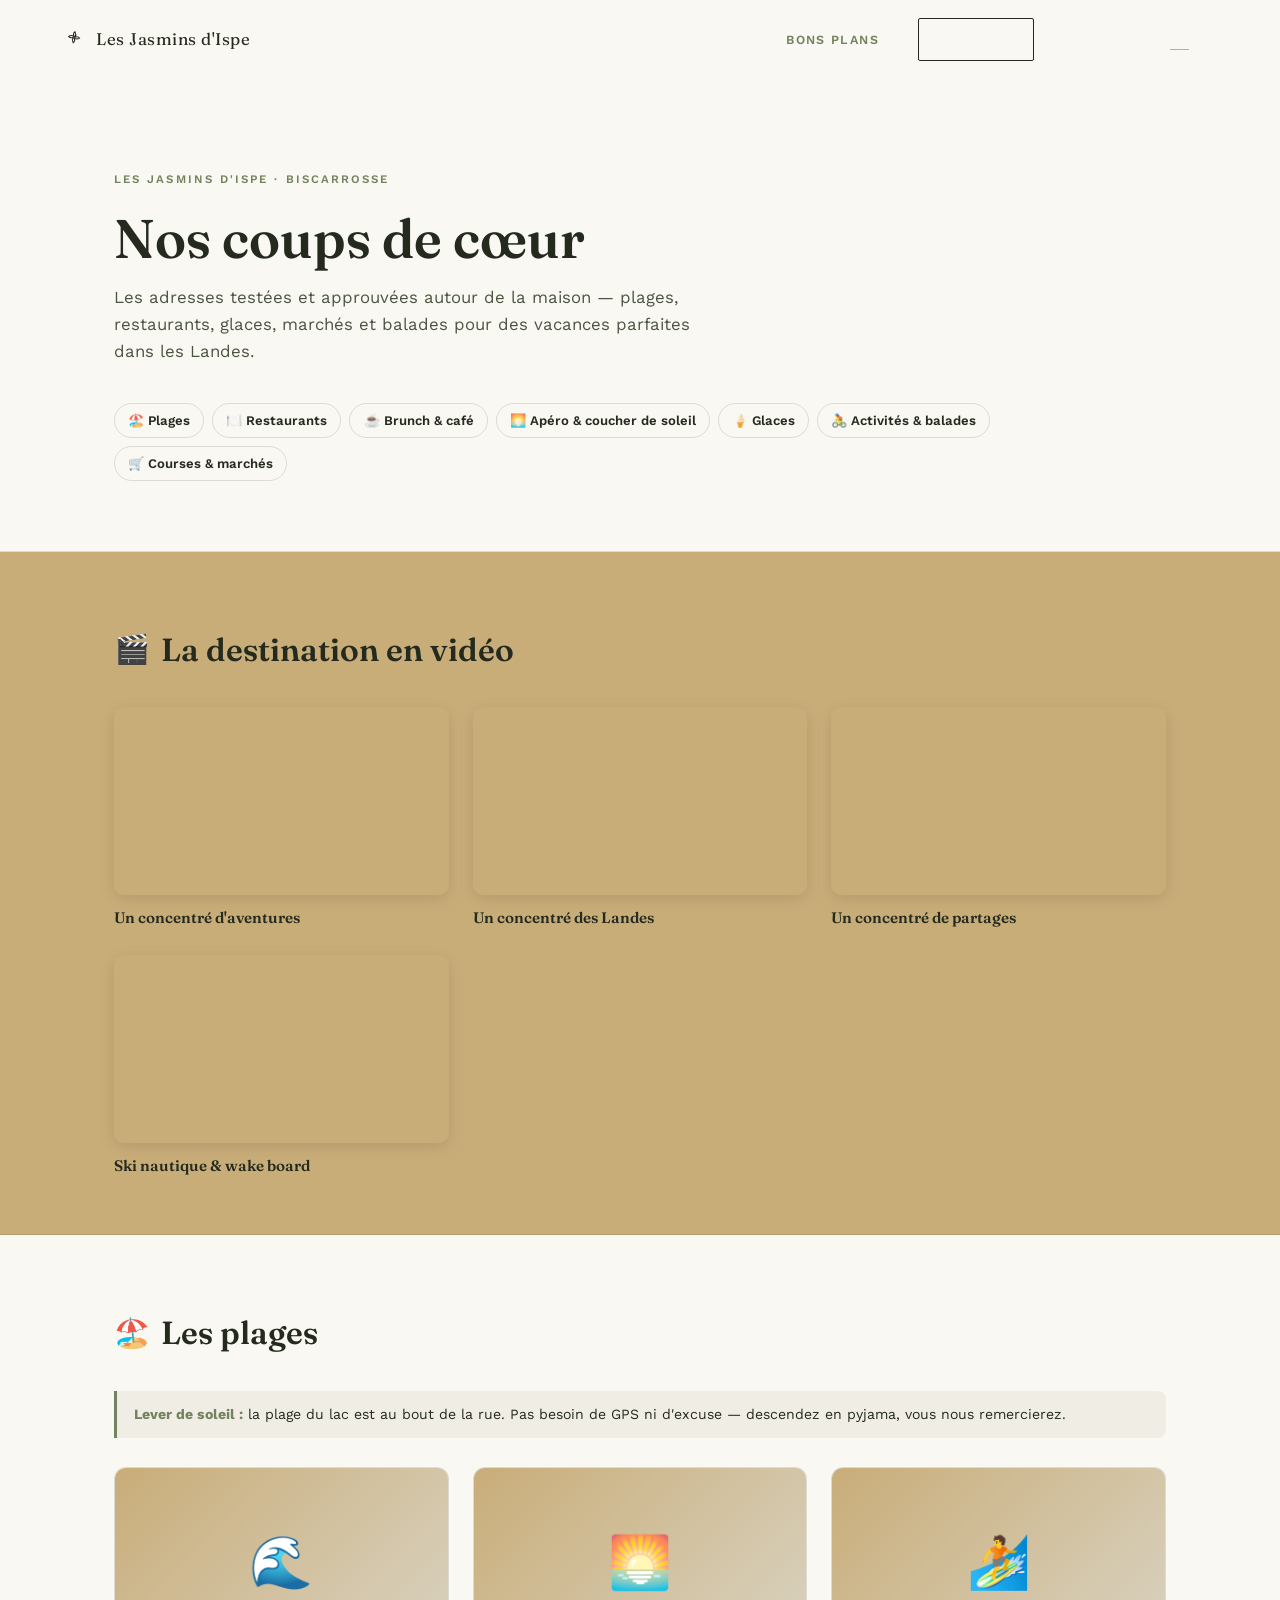
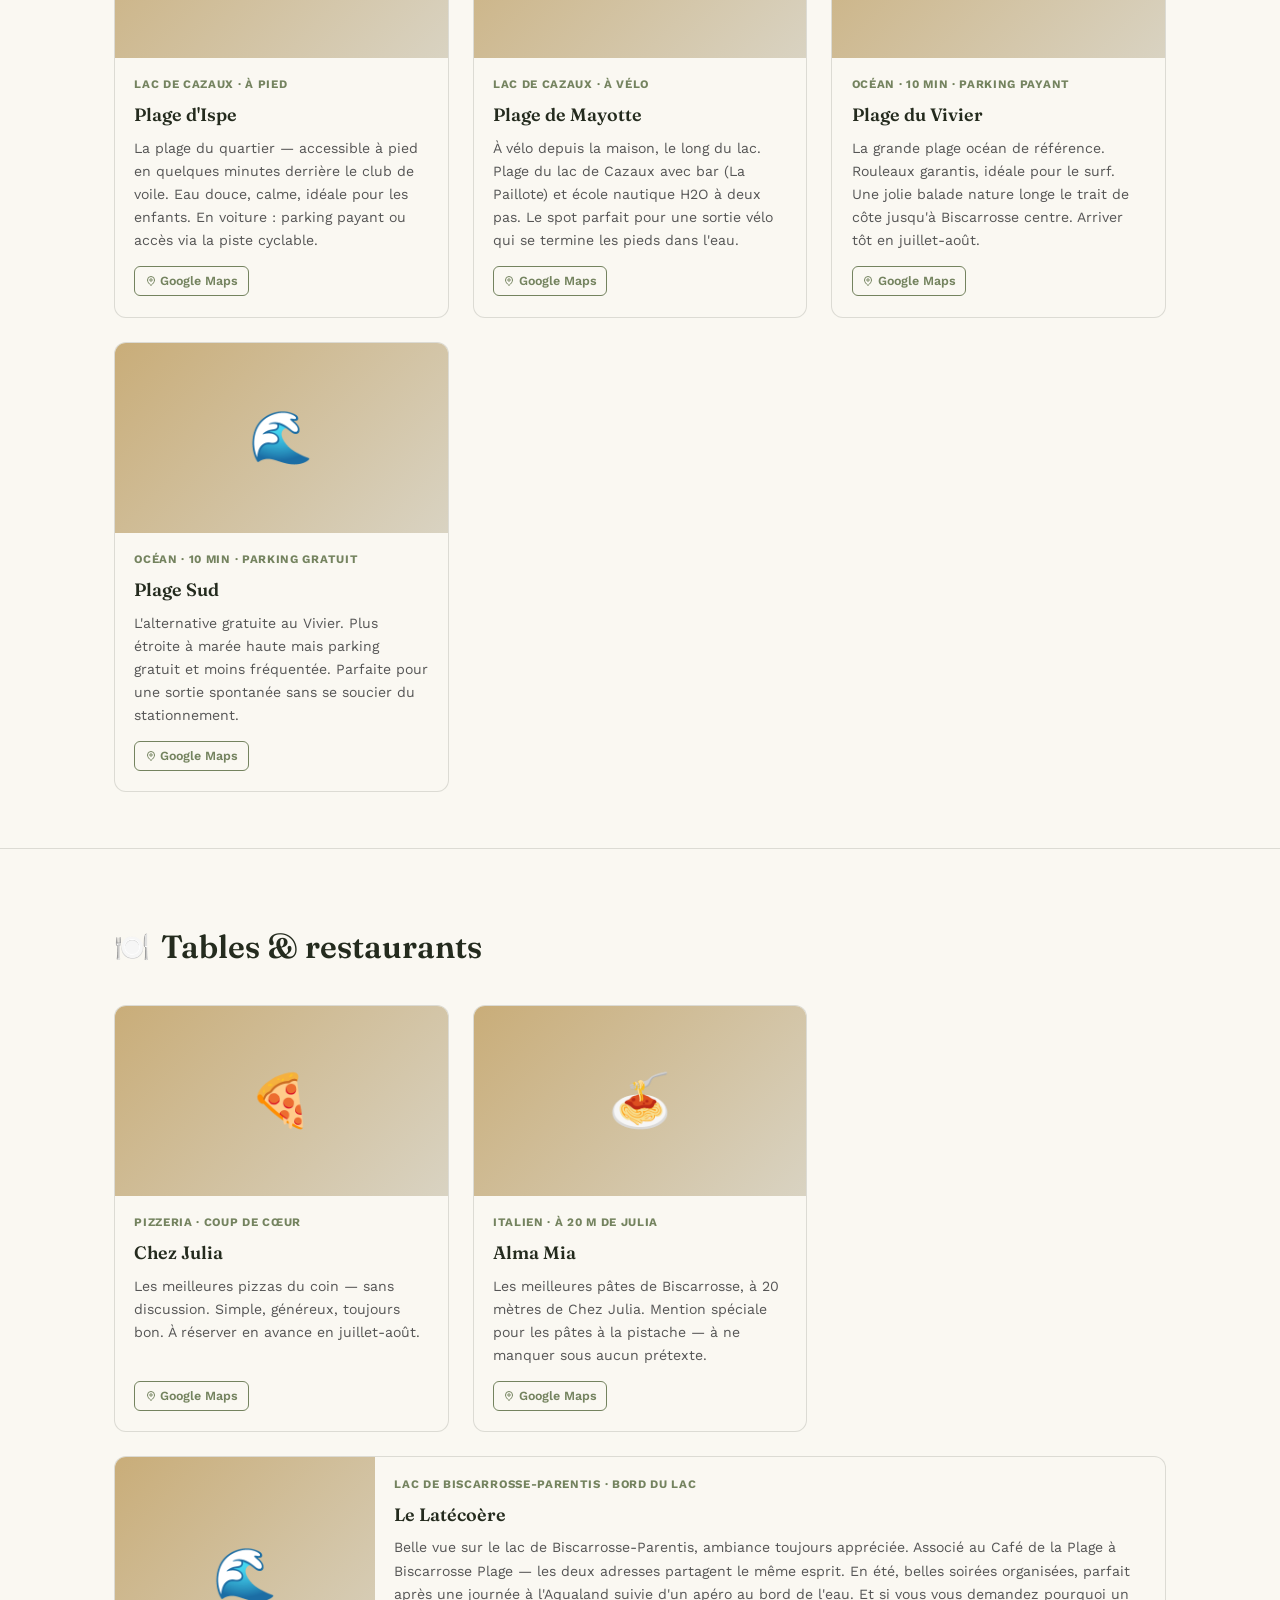
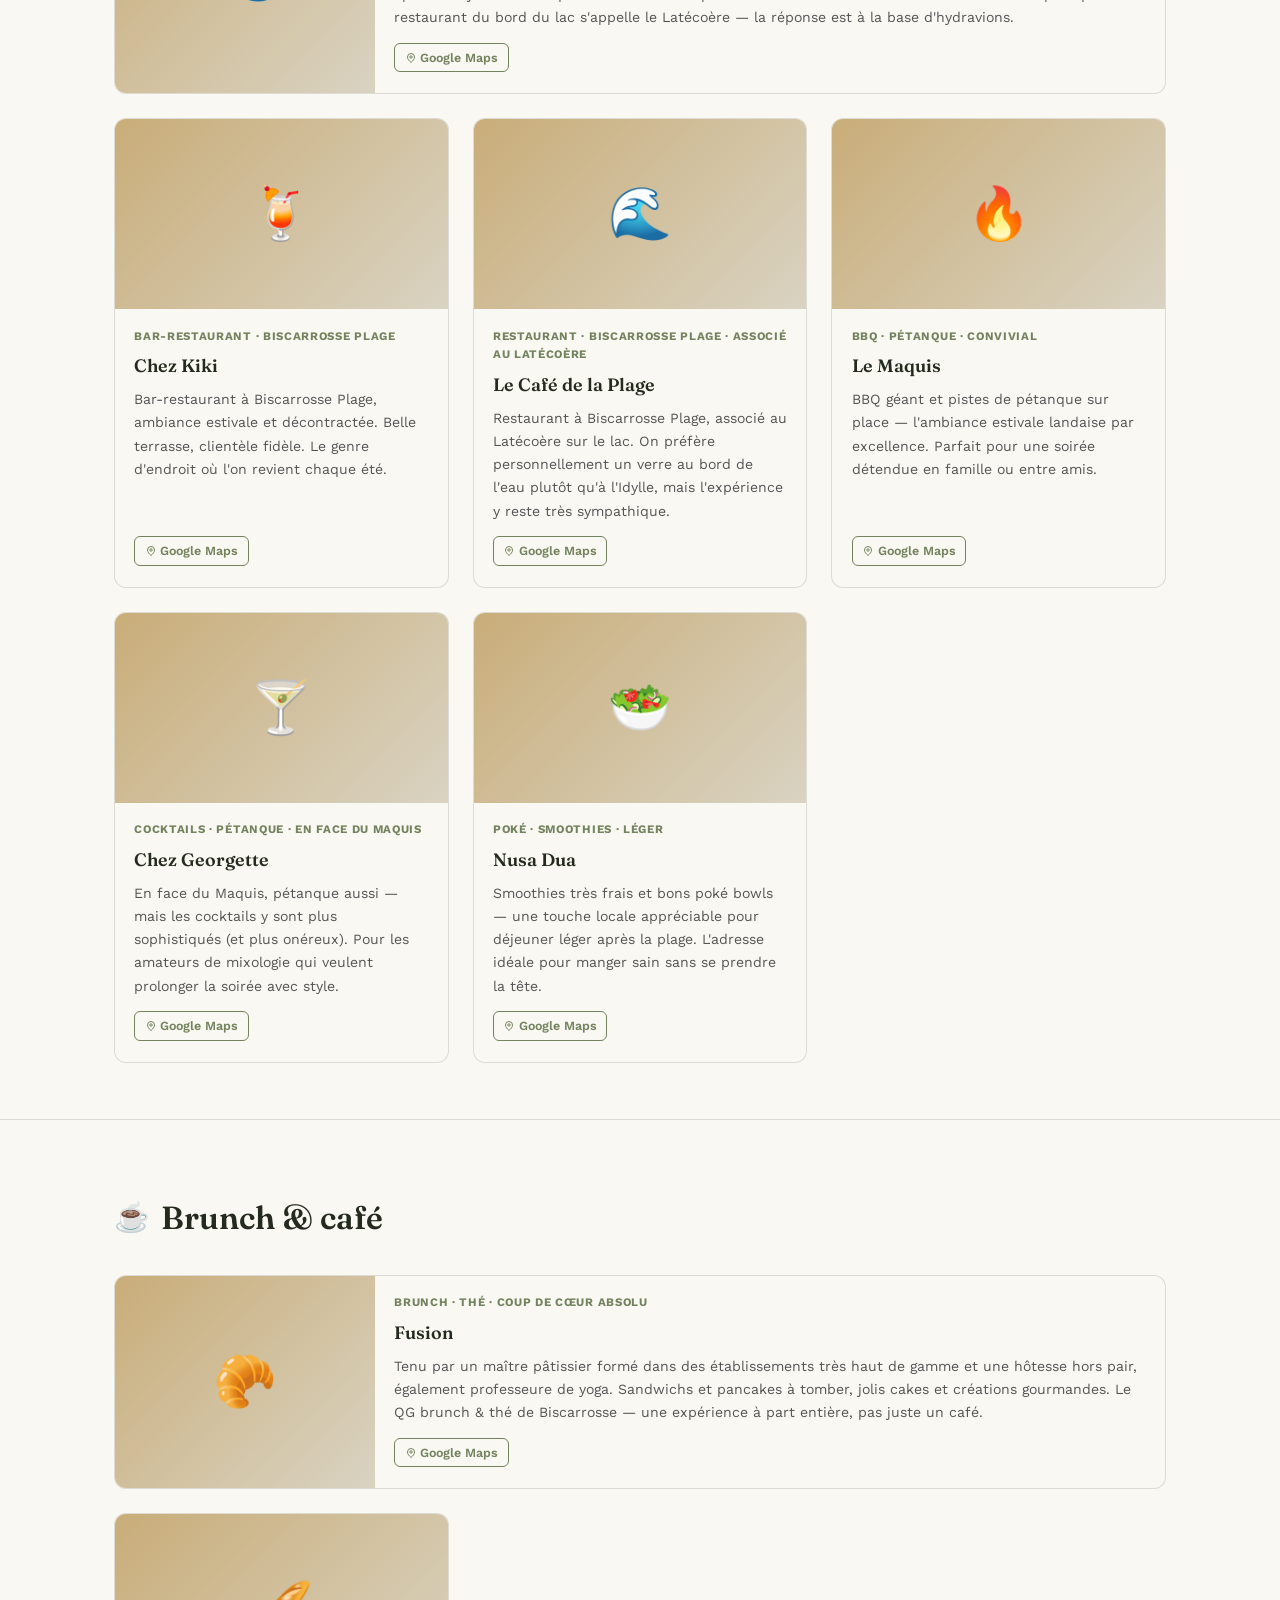
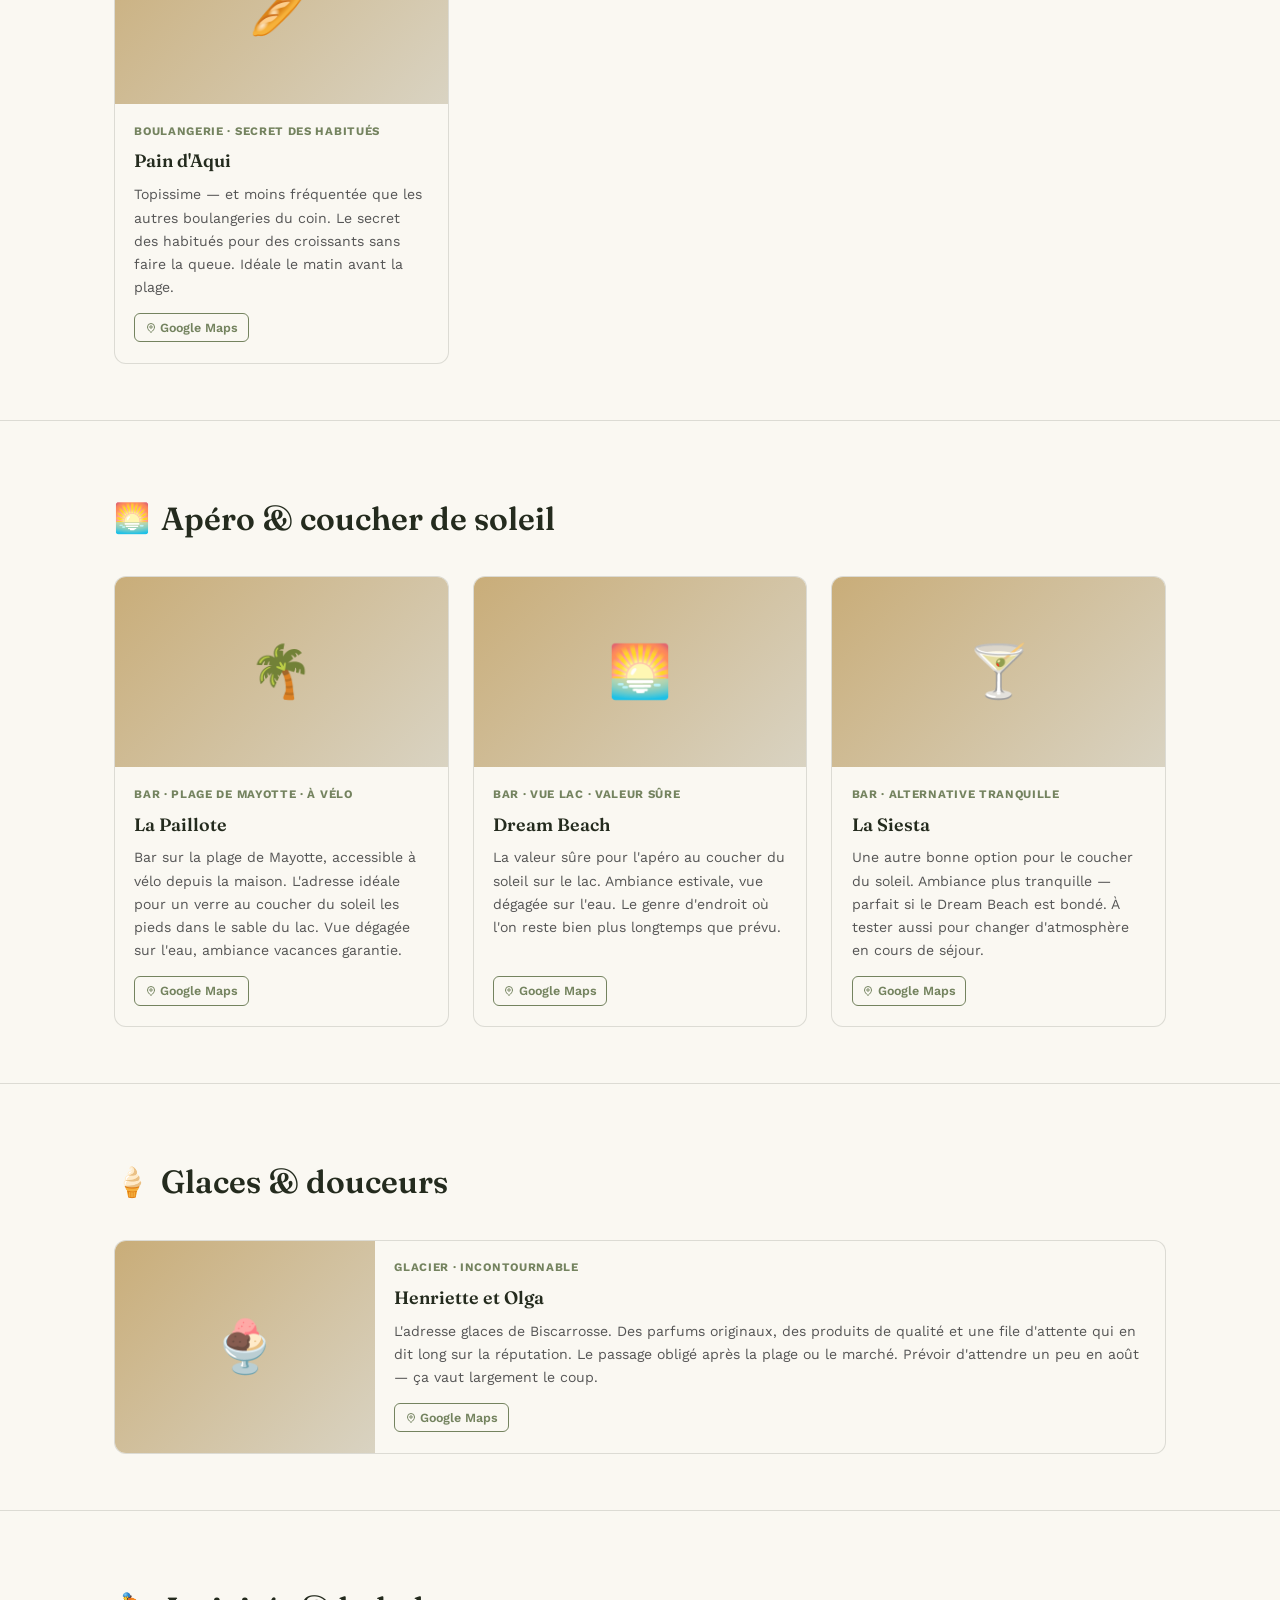
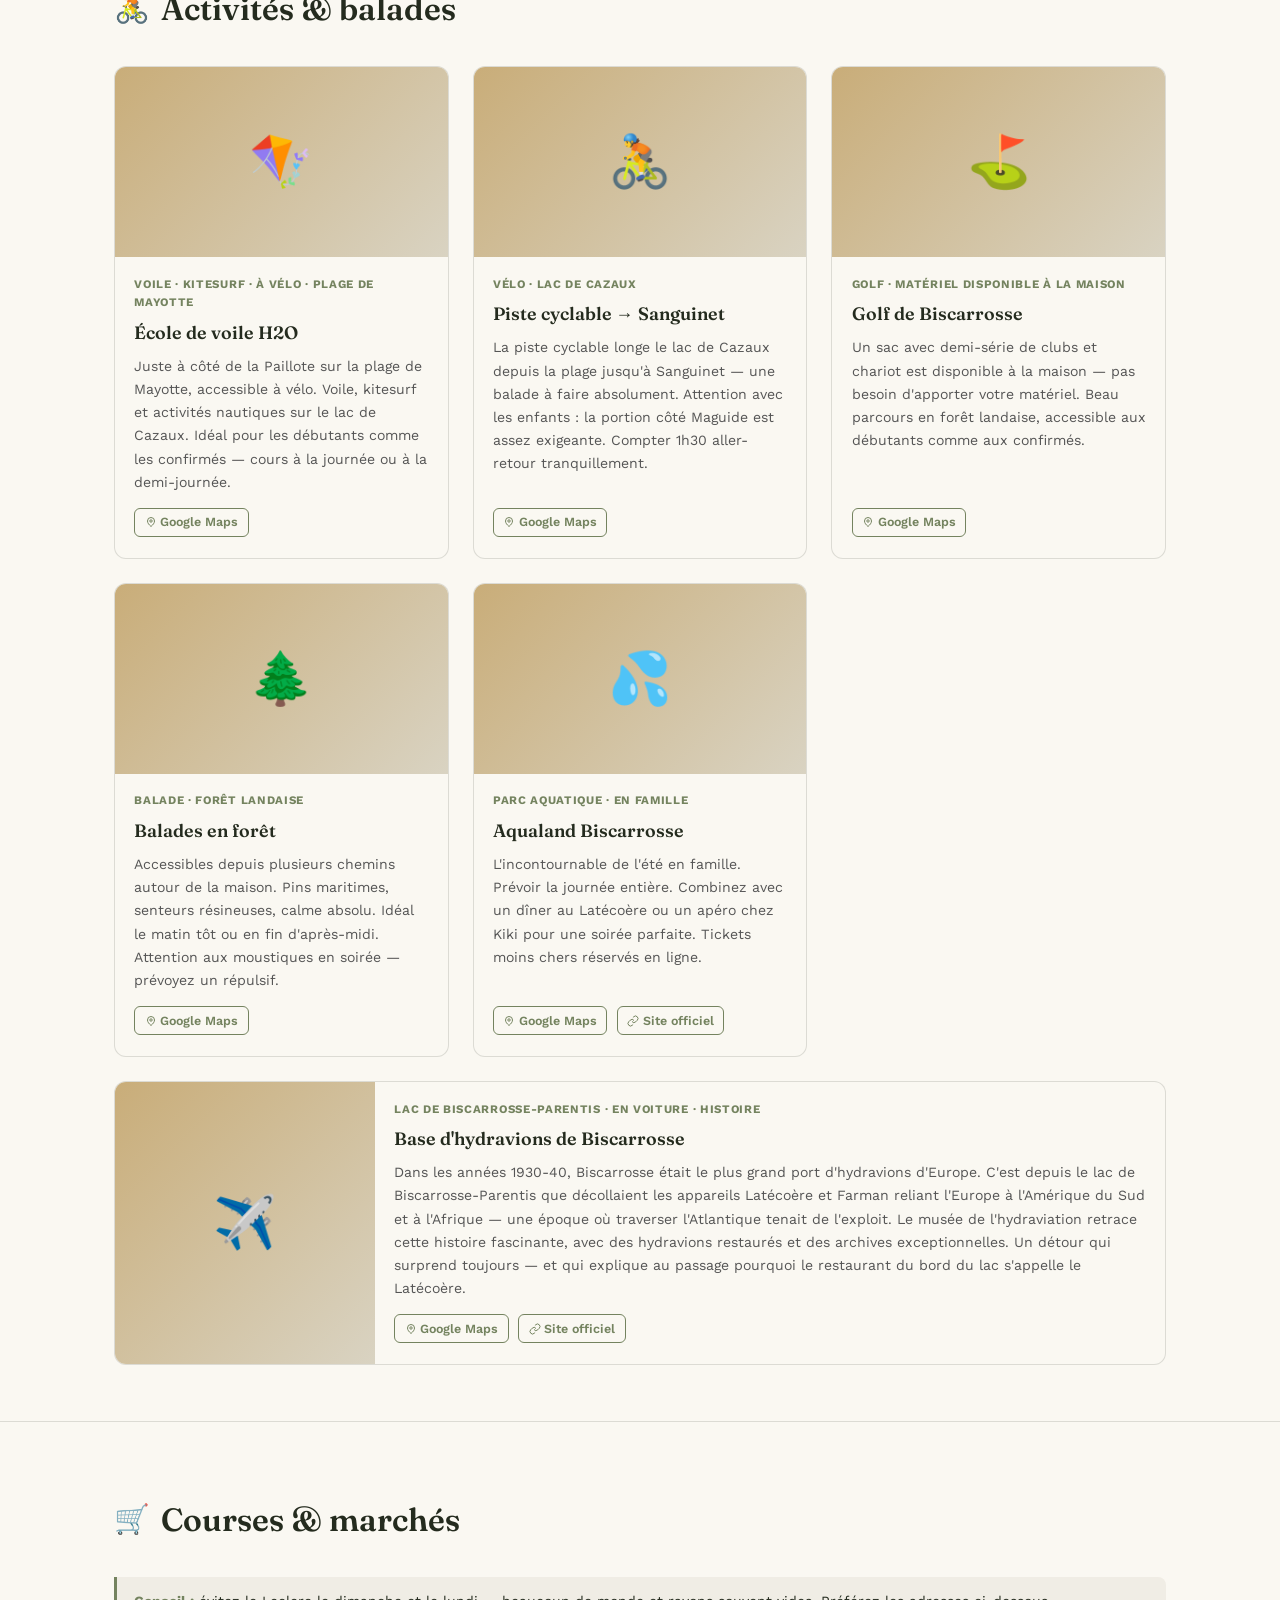
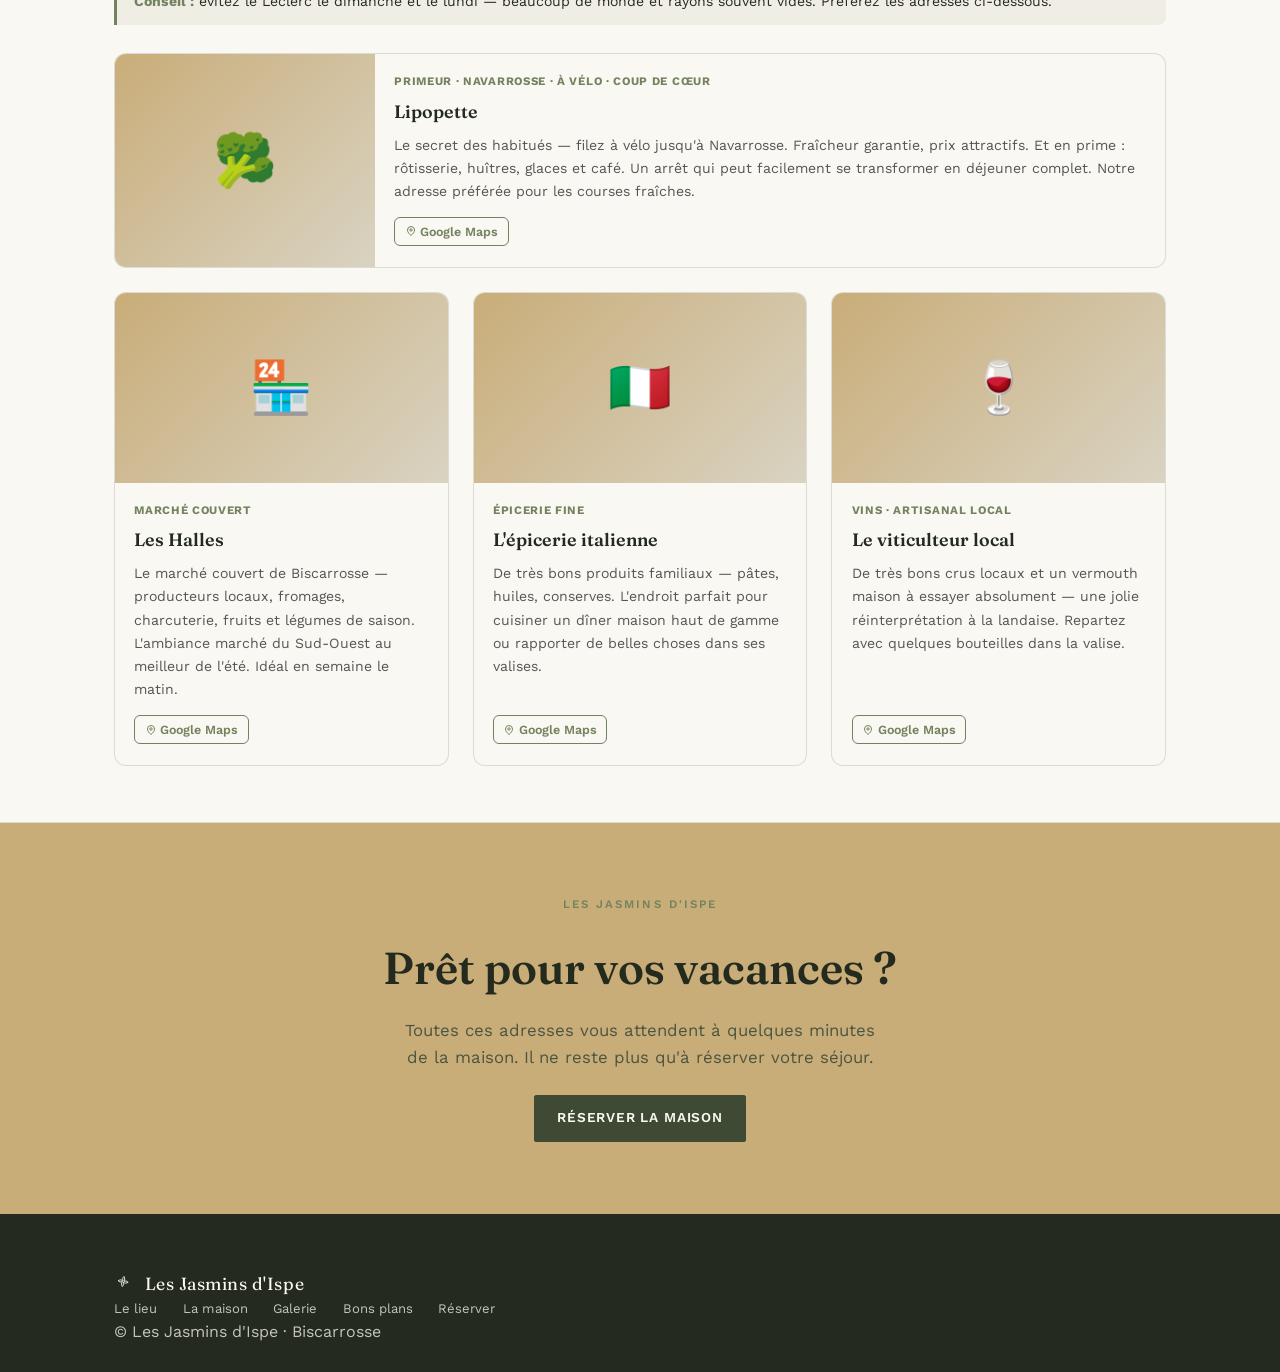
==== commit 79b0dc27: "Ajout section vidéos dans la page Bons plans" ====
--- a/conseils.html
+++ b/conseils.html
@@ -227,6 +227,47 @@
   </div>
 </section>
 
+<!-- ================= VIDÉOS ================= -->
+<section class="cat-section" id="videos" style="background:var(--sable);">
+  <div class="container">
+    <div class="cat-header">
+      <span class="cat-icon">🎬</span>
+      <h2 class="cat-title">La destination en vidéo</h2>
+    </div>
+    <div style="display:grid; grid-template-columns:repeat(auto-fill, minmax(300px,1fr)); gap:24px;">
+
+      <div style="display:flex; flex-direction:column; gap:.7em;">
+        <div style="position:relative; padding-bottom:56.25%; height:0; overflow:hidden; border-radius:10px; box-shadow:0 4px 16px rgba(0,0,0,.10);">
+          <iframe src="https://www.youtube.com/embed/V3QLMwmXtcY" title="Bisca Grands Lacs - Un concentré d'aventures" frameborder="0" allow="accelerometer; autoplay; clipboard-write; encrypted-media; gyroscope; picture-in-picture" allowfullscreen style="position:absolute;top:0;left:0;width:100%;height:100%;"></iframe>
+        </div>
+        <p style="font-family:var(--display); font-size:.95rem; font-weight:600; margin:0;">Un concentré d'aventures</p>
+      </div>
+
+      <div style="display:flex; flex-direction:column; gap:.7em;">
+        <div style="position:relative; padding-bottom:56.25%; height:0; overflow:hidden; border-radius:10px; box-shadow:0 4px 16px rgba(0,0,0,.10);">
+          <iframe src="https://www.youtube.com/embed/GlKfcjFZs38?start=3" title="Bisca Grands Lacs - Concentré des Landes" frameborder="0" allow="accelerometer; autoplay; clipboard-write; encrypted-media; gyroscope; picture-in-picture" allowfullscreen style="position:absolute;top:0;left:0;width:100%;height:100%;"></iframe>
+        </div>
+        <p style="font-family:var(--display); font-size:.95rem; font-weight:600; margin:0;">Un concentré des Landes</p>
+      </div>
+
+      <div style="display:flex; flex-direction:column; gap:.7em;">
+        <div style="position:relative; padding-bottom:56.25%; height:0; overflow:hidden; border-radius:10px; box-shadow:0 4px 16px rgba(0,0,0,.10);">
+          <iframe src="https://www.youtube.com/embed/BVEOjIiITUA?start=21" title="Bisca Grands Lacs - Un concentré de partages" frameborder="0" allow="accelerometer; autoplay; clipboard-write; encrypted-media; gyroscope; picture-in-picture" allowfullscreen style="position:absolute;top:0;left:0;width:100%;height:100%;"></iframe>
+        </div>
+        <p style="font-family:var(--display); font-size:.95rem; font-weight:600; margin:0;">Un concentré de partages</p>
+      </div>
+
+      <div style="display:flex; flex-direction:column; gap:.7em;">
+        <div style="position:relative; padding-bottom:56.25%; height:0; overflow:hidden; border-radius:10px; box-shadow:0 4px 16px rgba(0,0,0,.10);">
+          <iframe src="https://www.youtube.com/embed/ASE6-OxNvAc?start=76" title="Activités nautiques à Bisca Grands Lacs" frameborder="0" allow="accelerometer; autoplay; clipboard-write; encrypted-media; gyroscope; picture-in-picture" allowfullscreen style="position:absolute;top:0;left:0;width:100%;height:100%;"></iframe>
+        </div>
+        <p style="font-family:var(--display); font-size:.95rem; font-weight:600; margin:0;">Ski nautique & wake board</p>
+      </div>
+
+    </div>
+  </div>
+</section>
+
 <!-- ================= PLAGES ================= -->
 <section class="cat-section" id="plages">
   <div class="container">
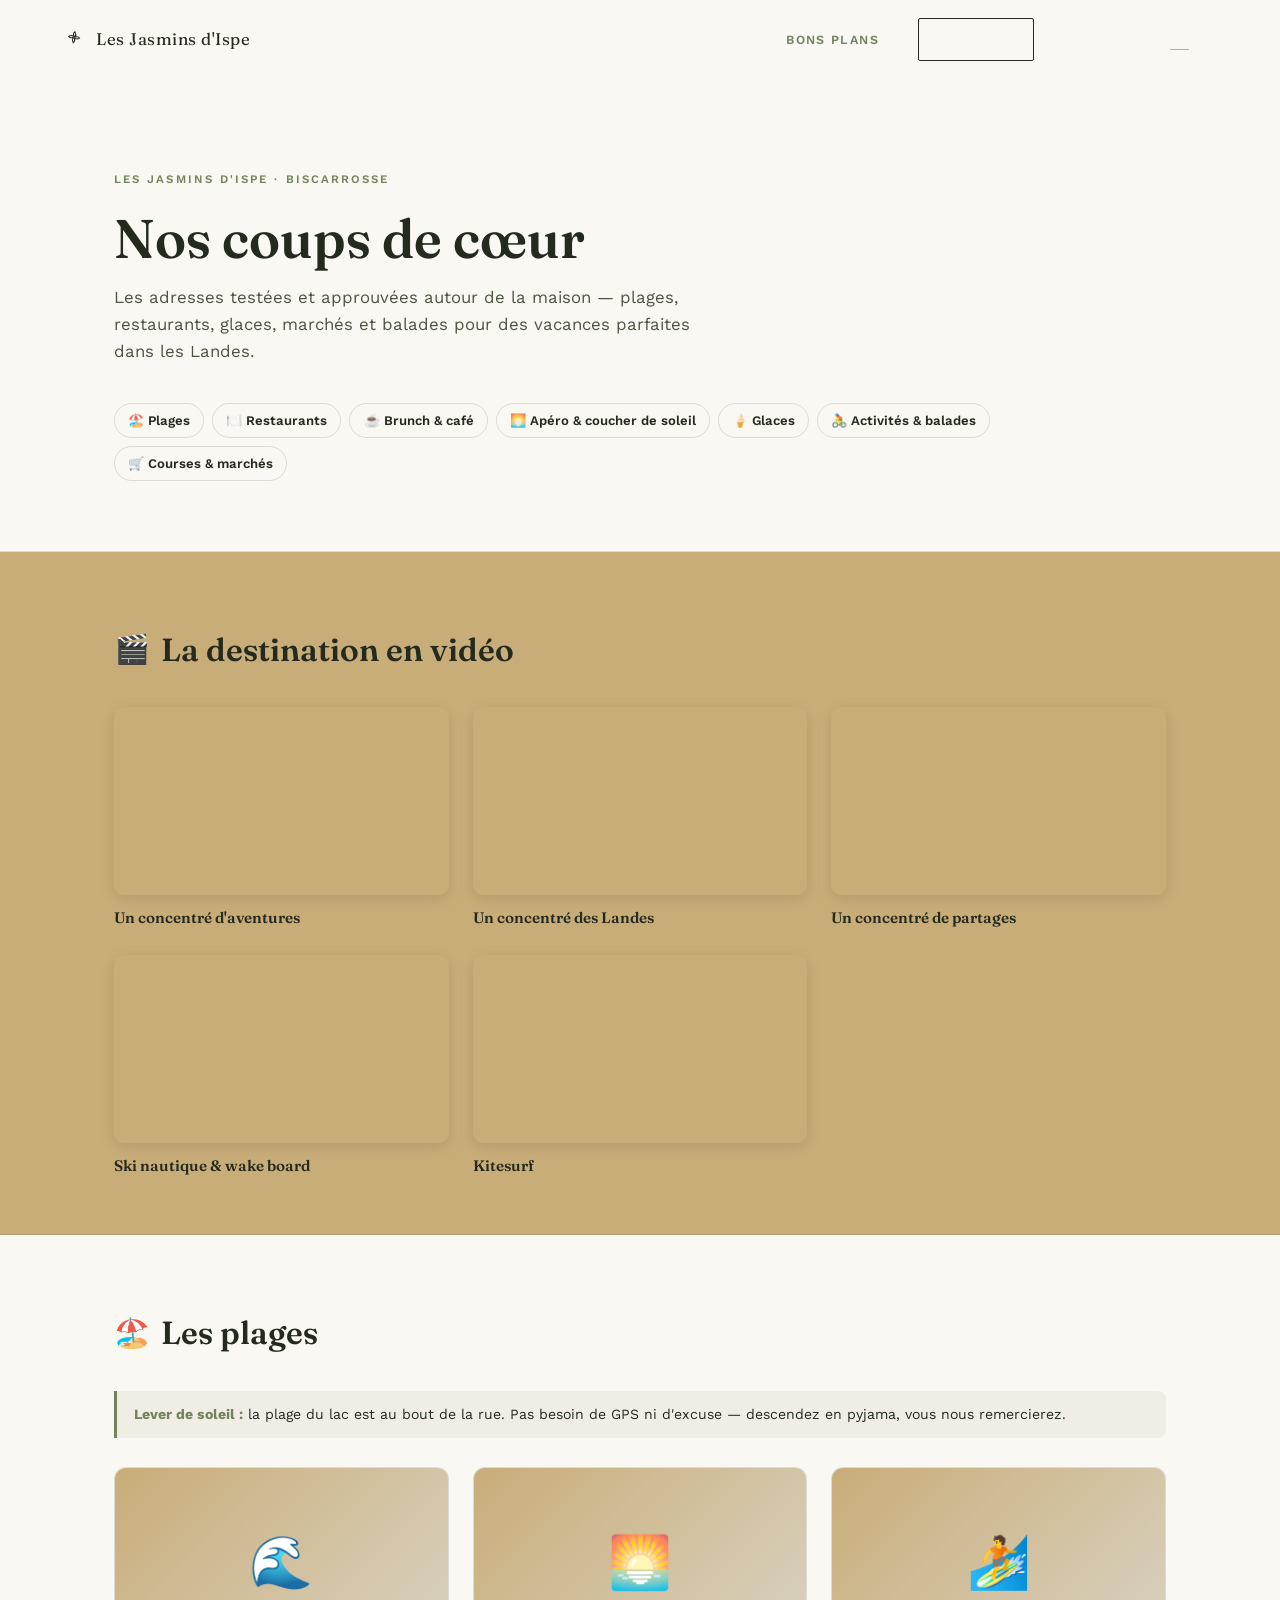
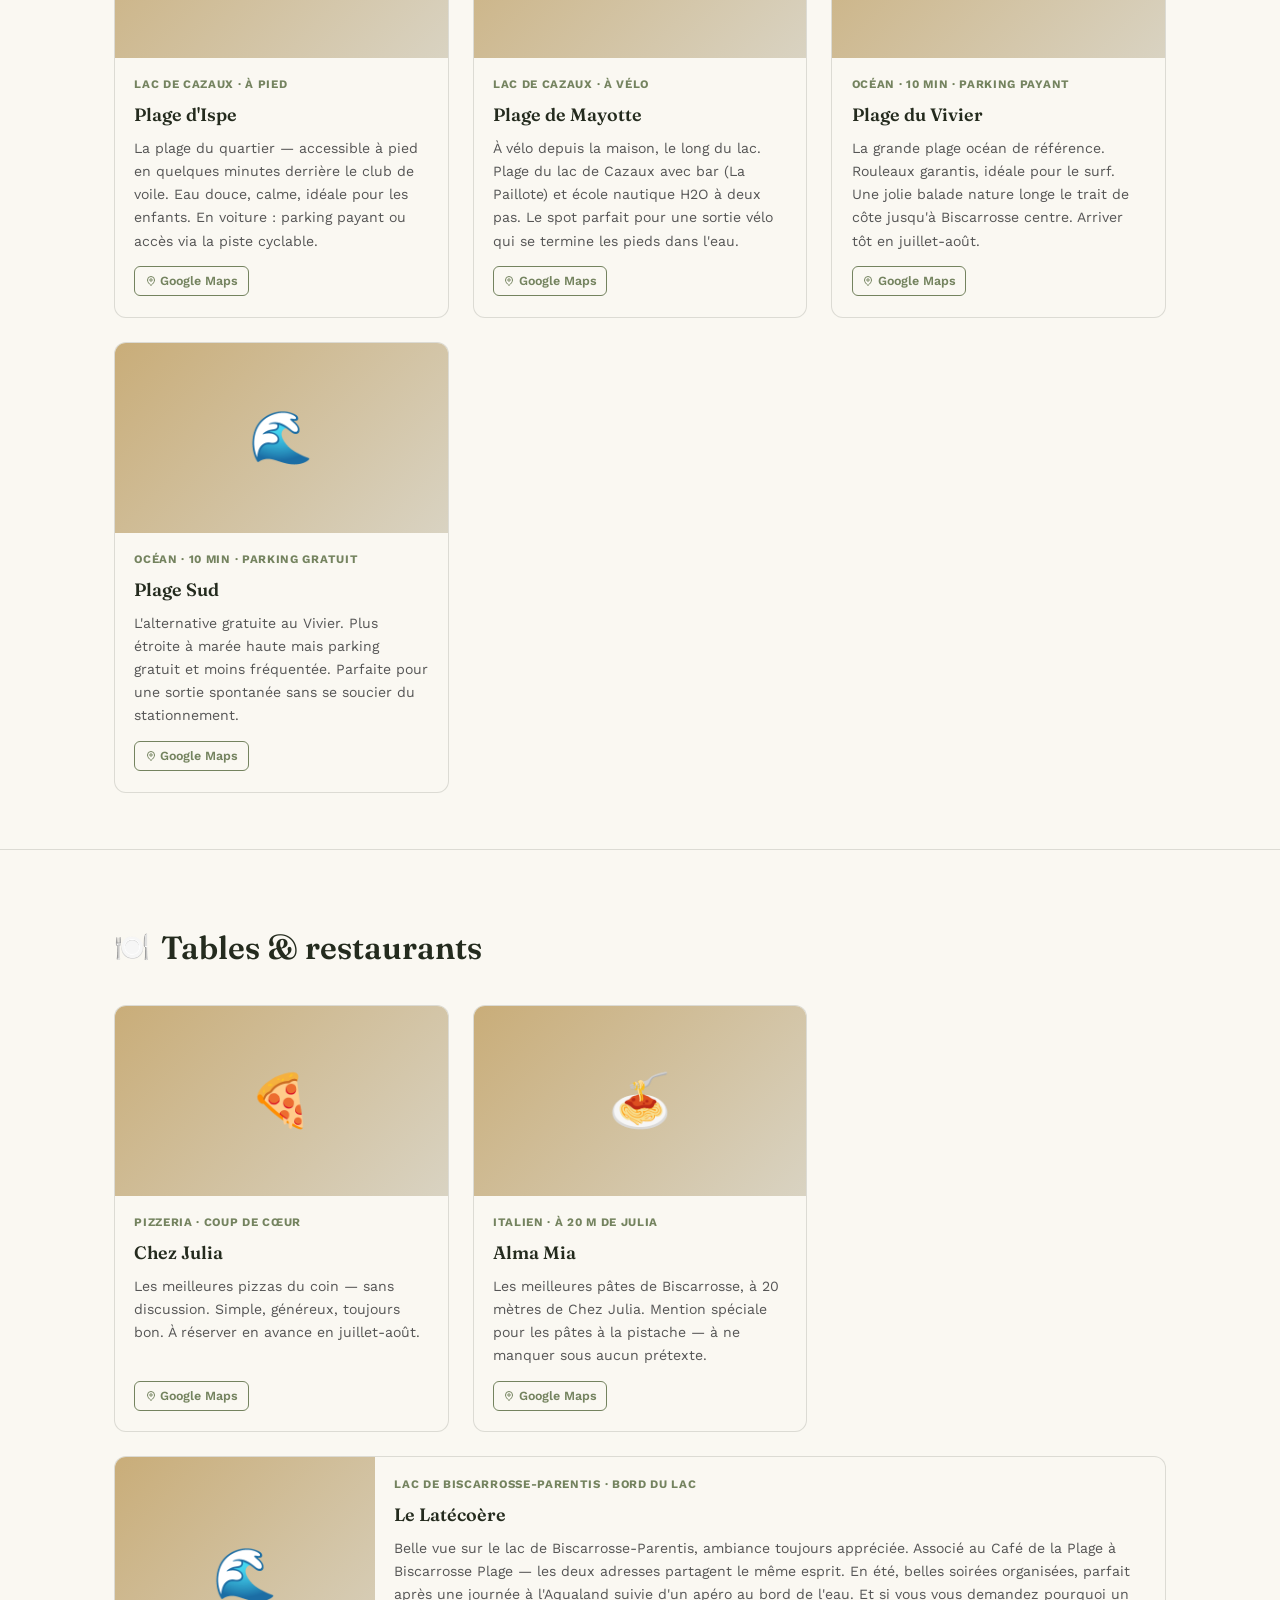
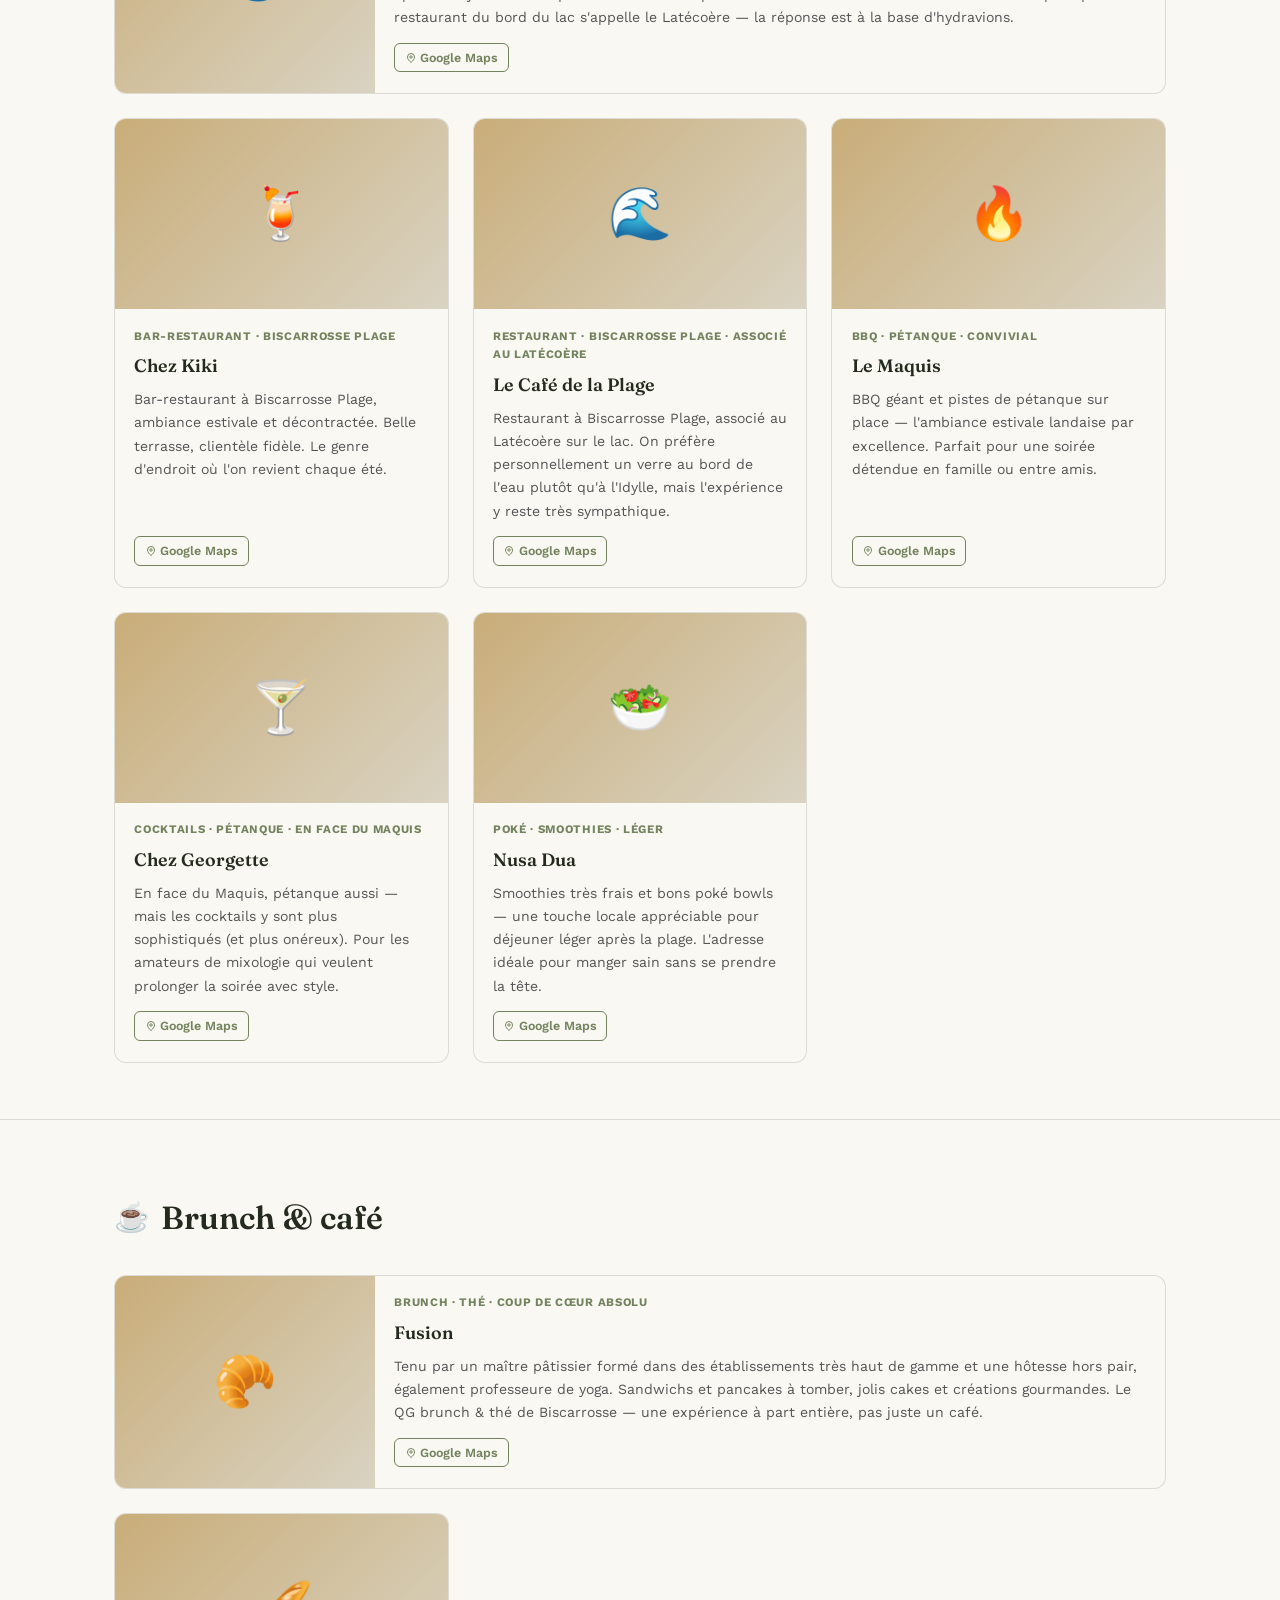
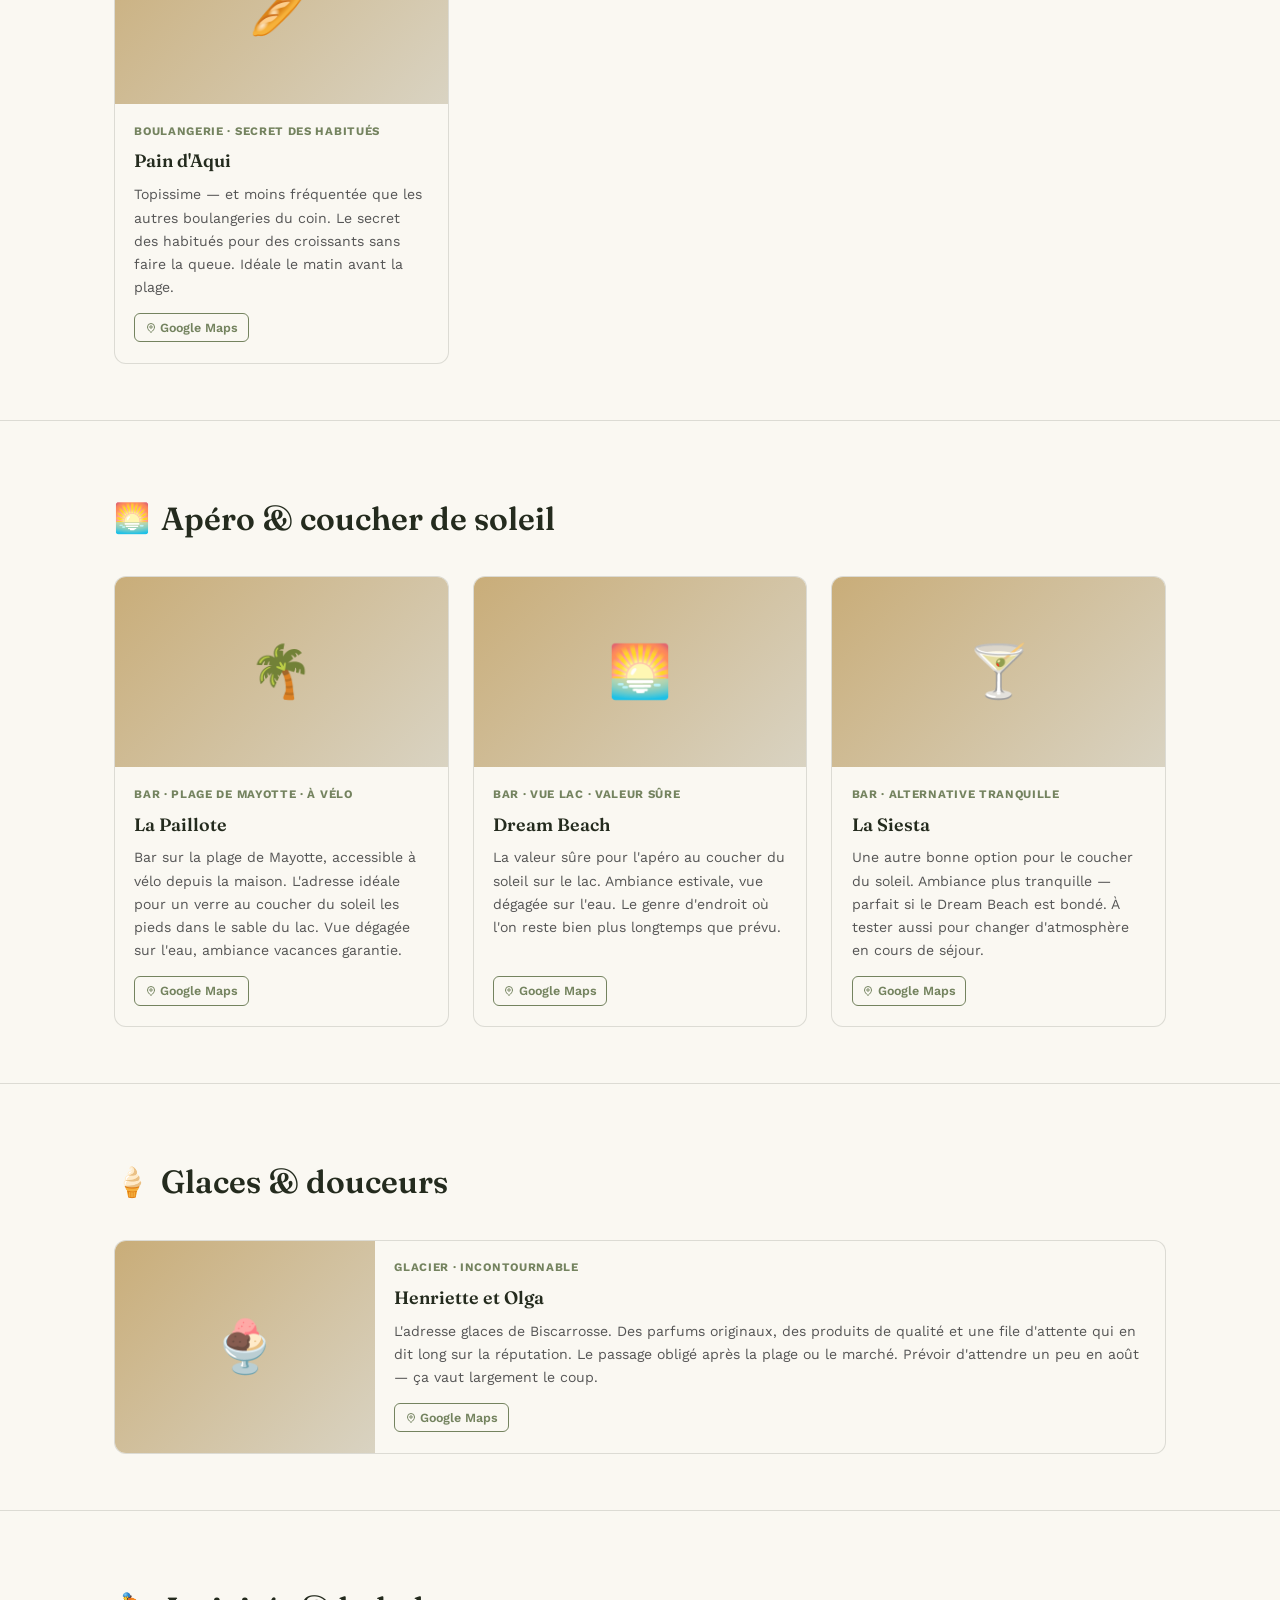
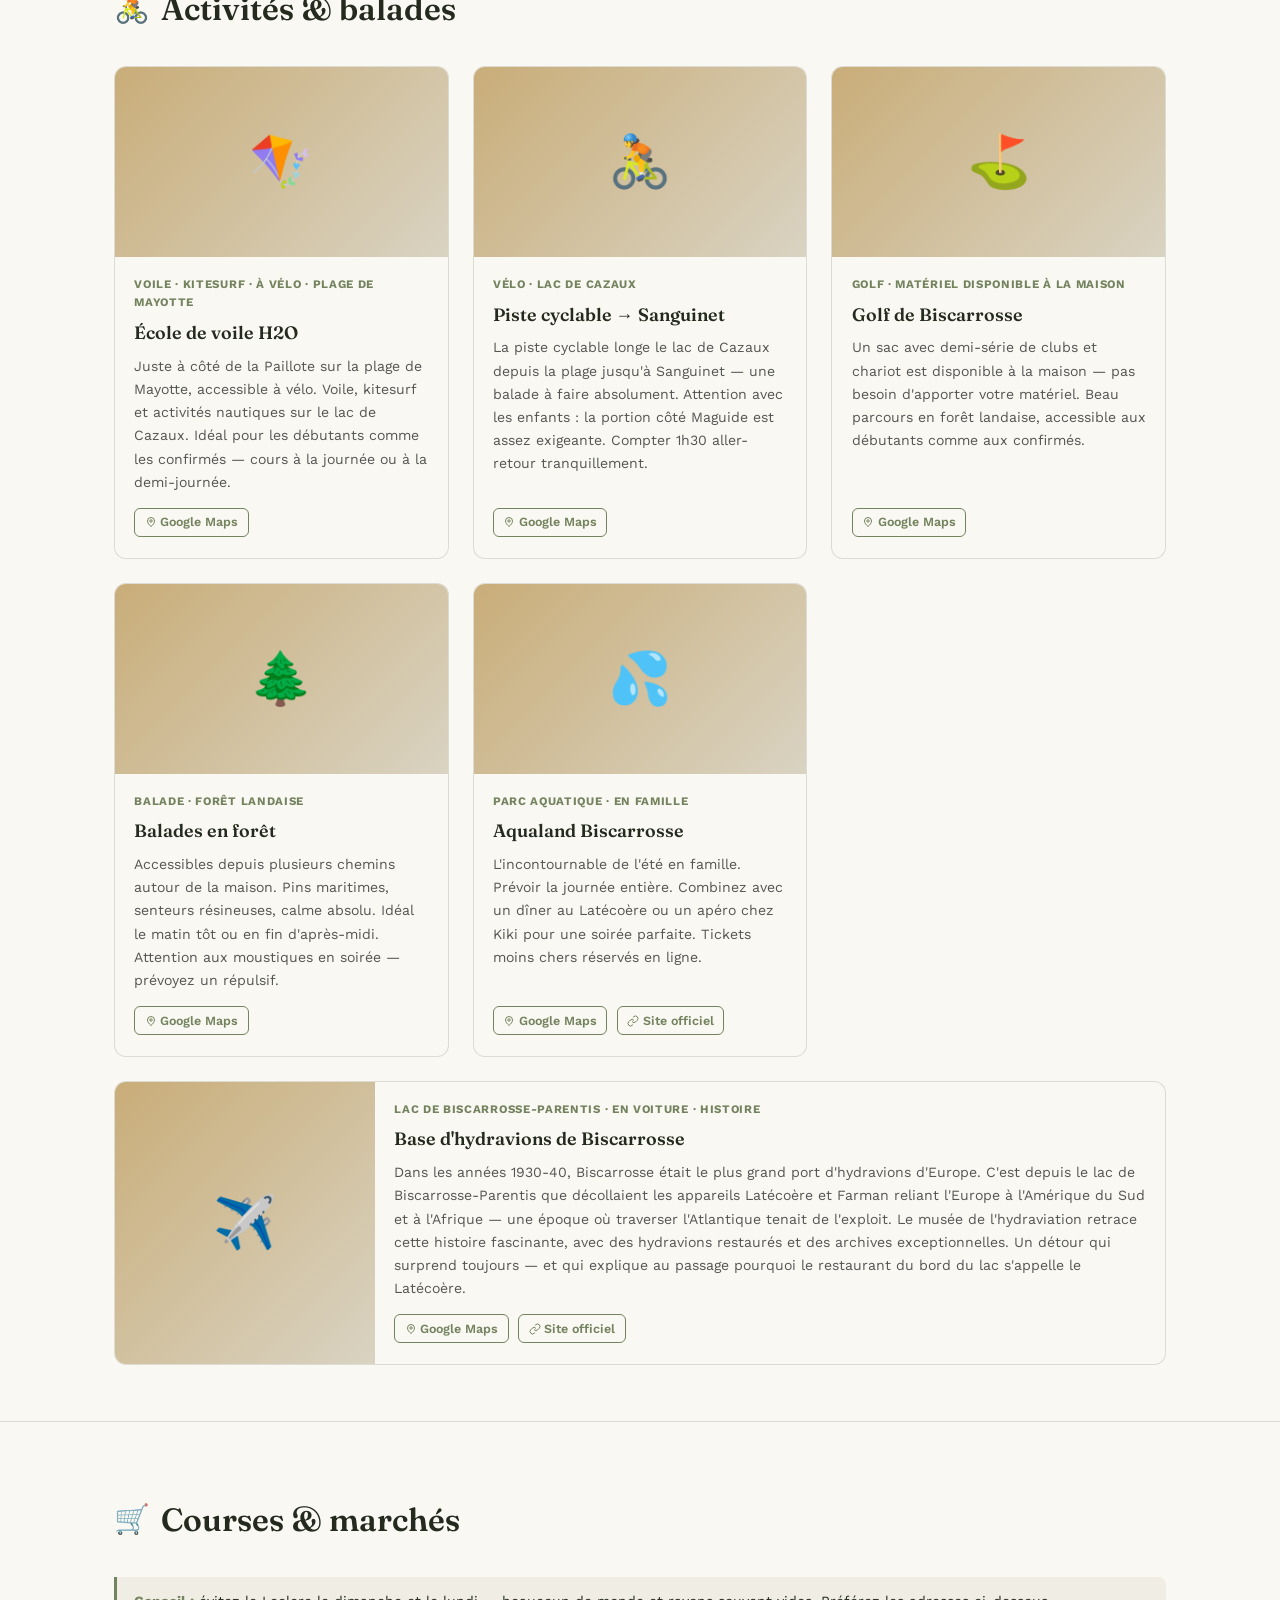
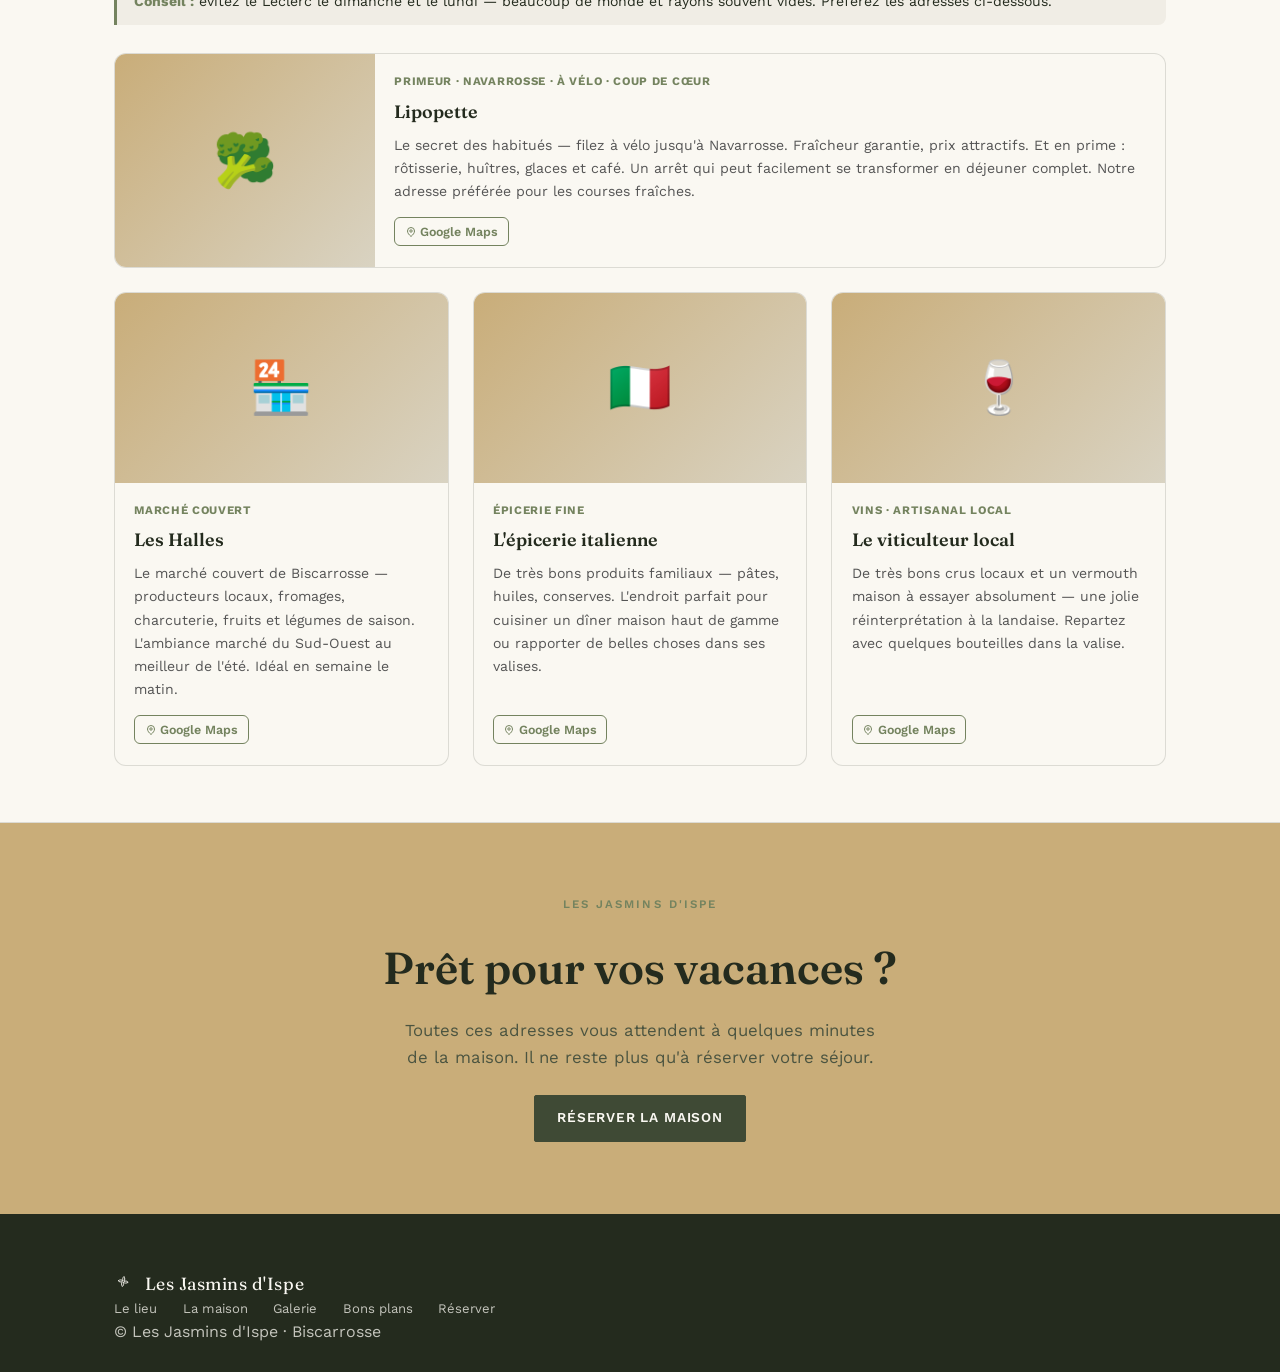
==== commit 6252ffa4: "Ajout vidéo Kitesurf" ====
--- a/conseils.html
+++ b/conseils.html
@@ -264,6 +264,13 @@
         <p style="font-family:var(--display); font-size:.95rem; font-weight:600; margin:0;">Ski nautique & wake board</p>
       </div>
 
+      <div style="display:flex; flex-direction:column; gap:.7em;">
+        <div style="position:relative; padding-bottom:56.25%; height:0; overflow:hidden; border-radius:10px; box-shadow:0 4px 16px rgba(0,0,0,.10);">
+          <iframe src="https://www.youtube.com/embed/IbmxBM-w7ms" title="Kitesurf à Biscarrosse" frameborder="0" allow="accelerometer; autoplay; clipboard-write; encrypted-media; gyroscope; picture-in-picture" allowfullscreen style="position:absolute;top:0;left:0;width:100%;height:100%;"></iframe>
+        </div>
+        <p style="font-family:var(--display); font-size:.95rem; font-weight:600; margin:0;">Kitesurf</p>
+      </div>
+
     </div>
   </div>
 </section>
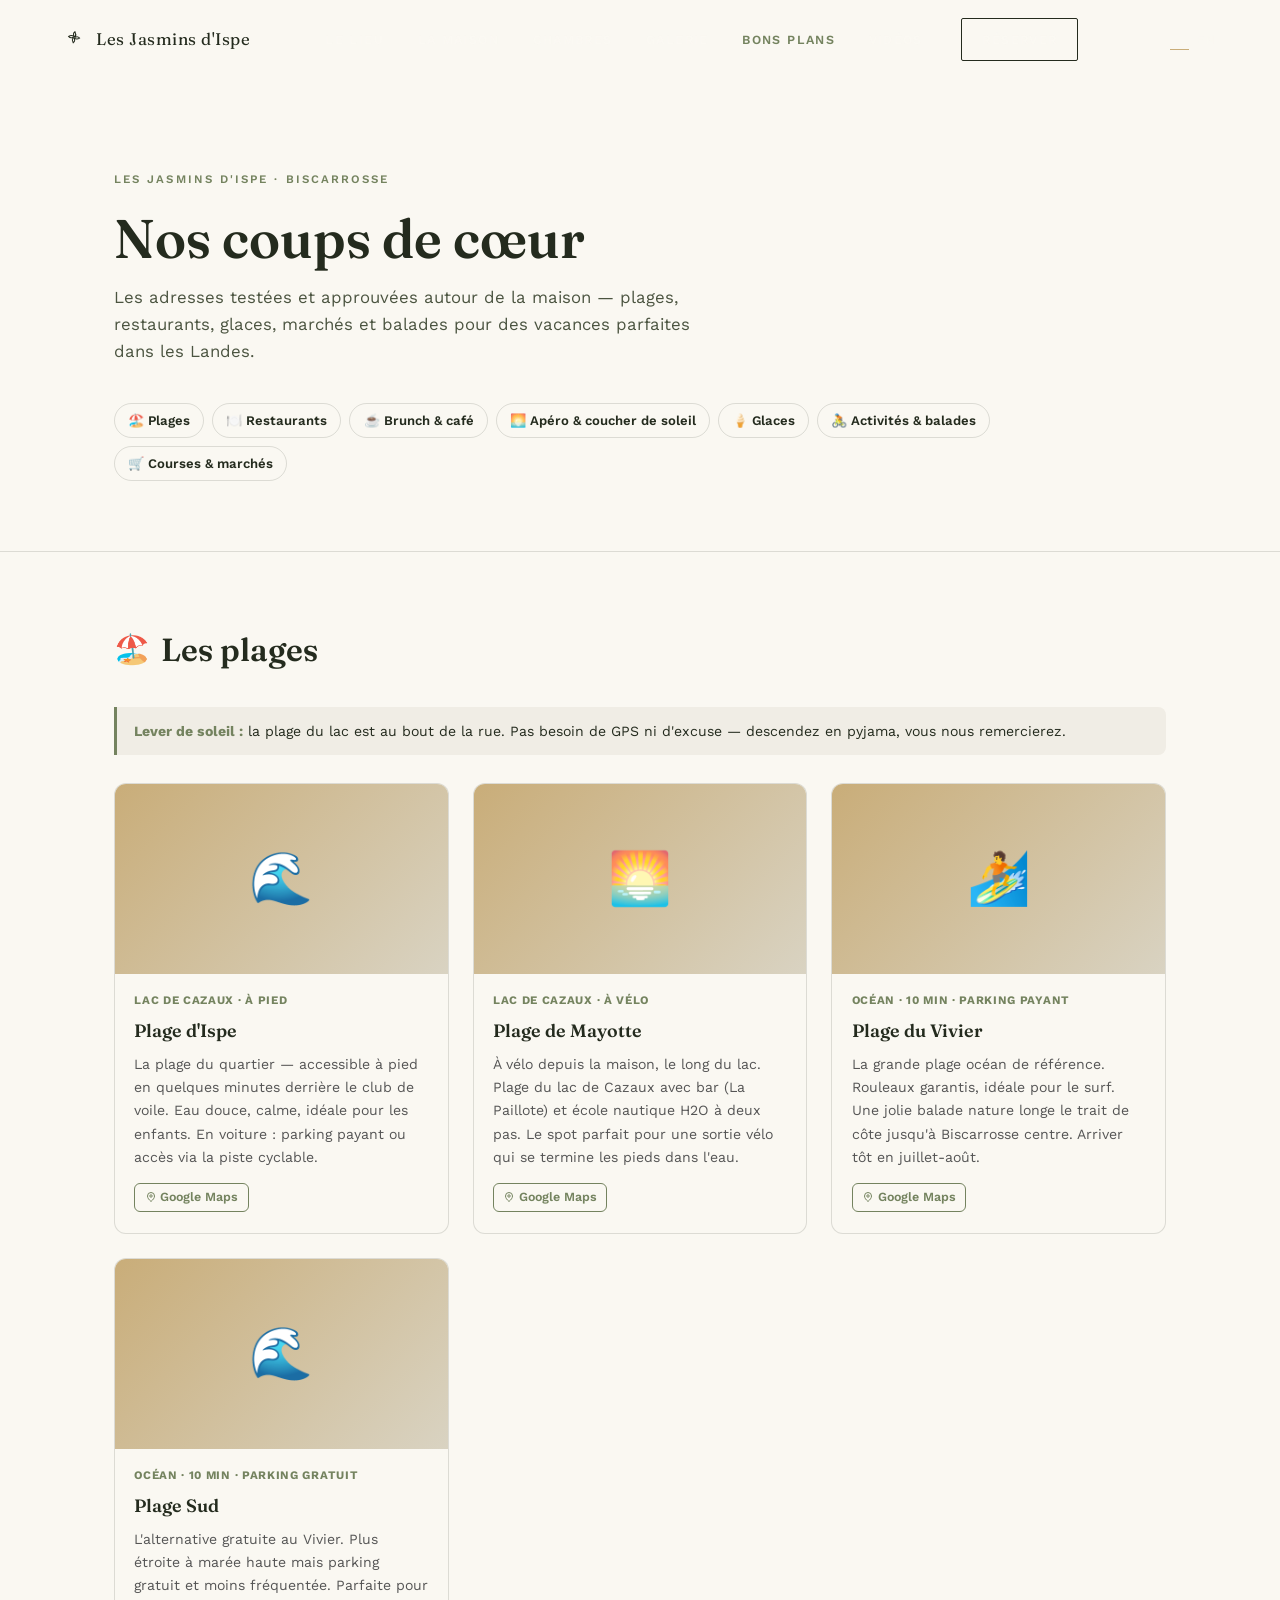
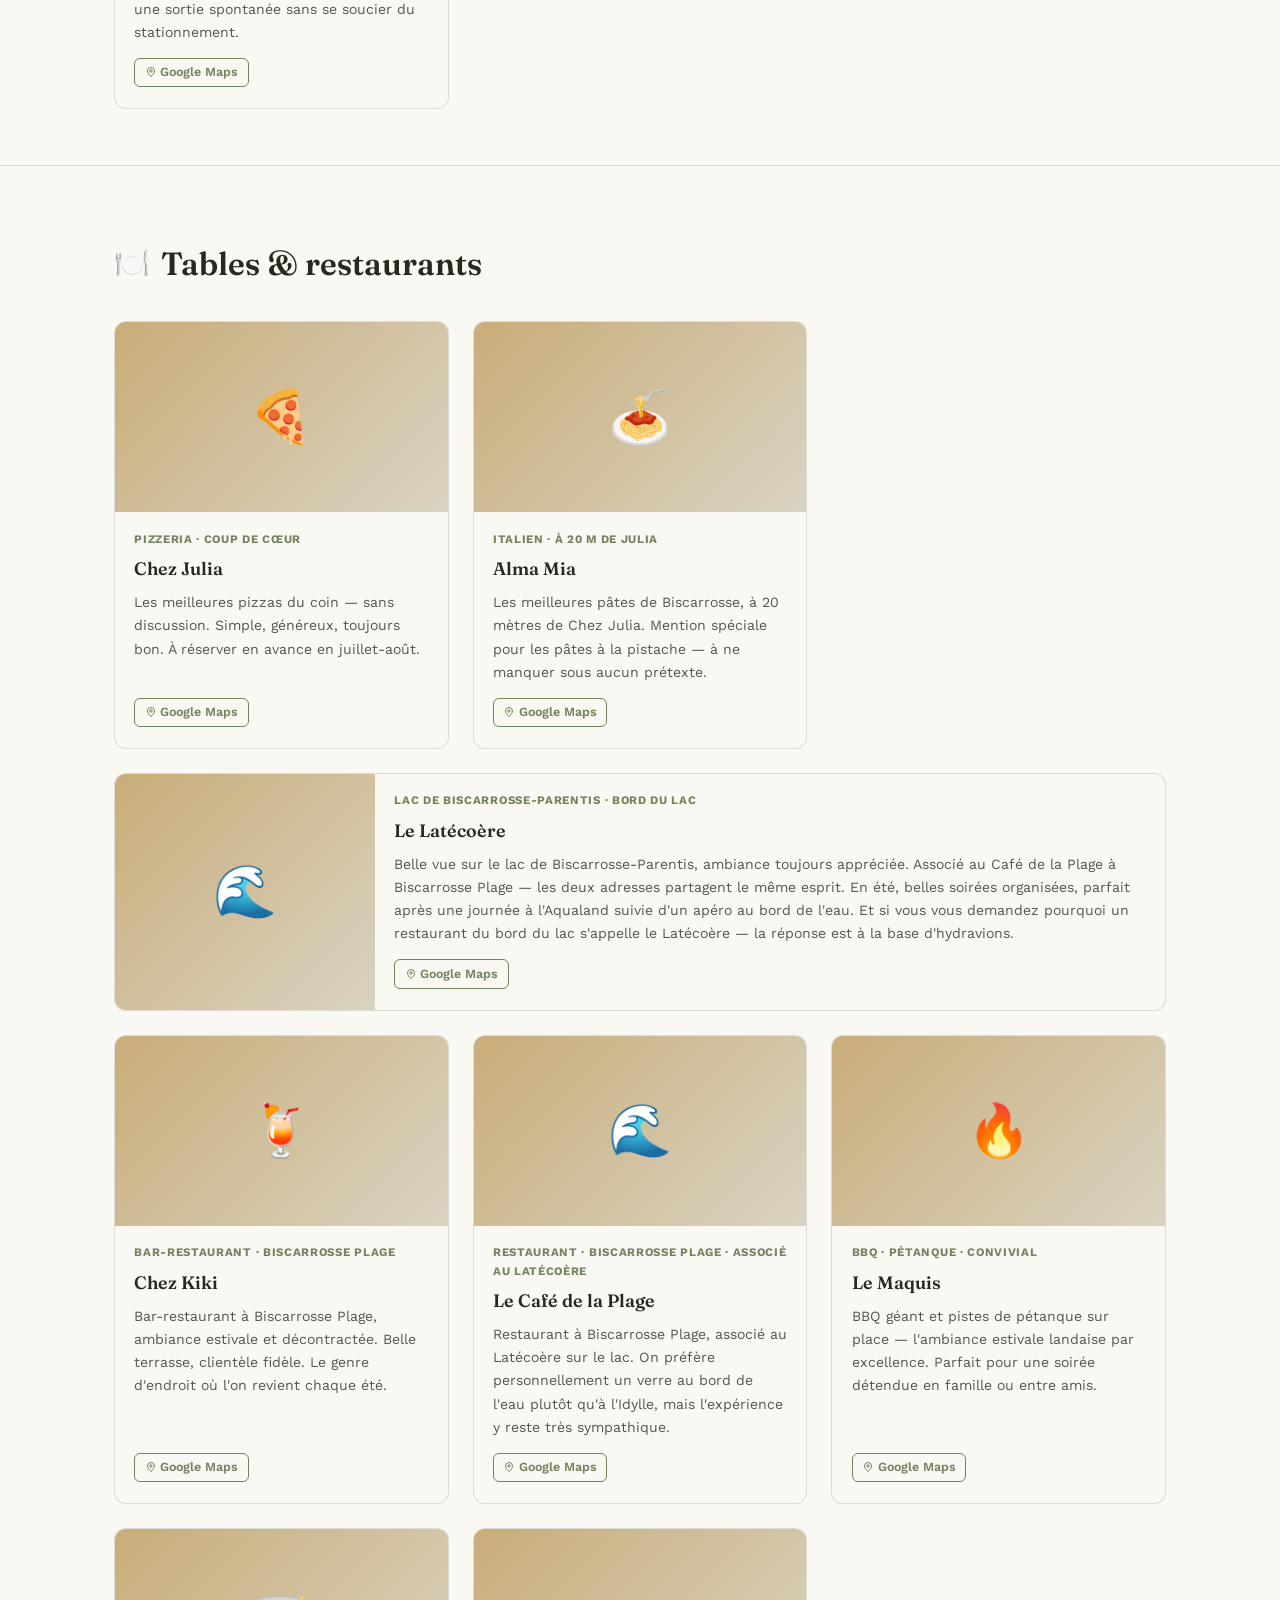
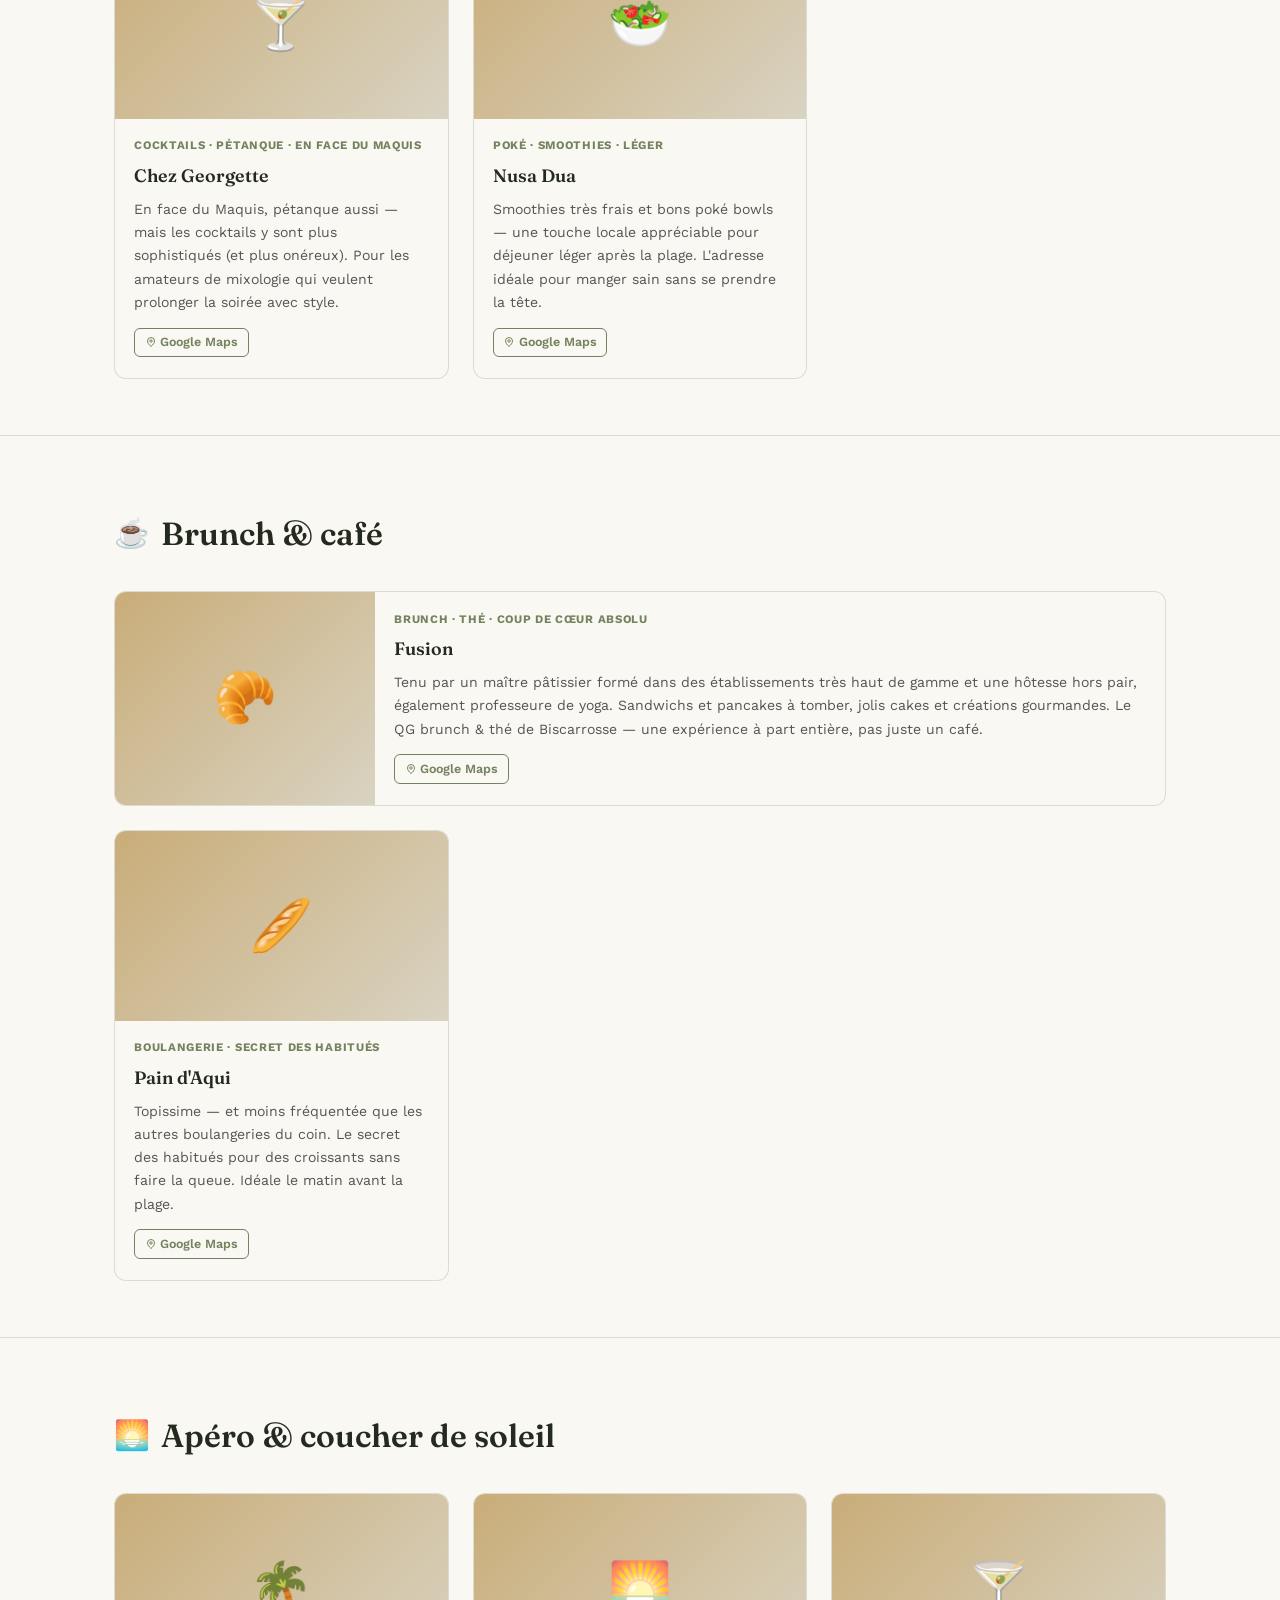
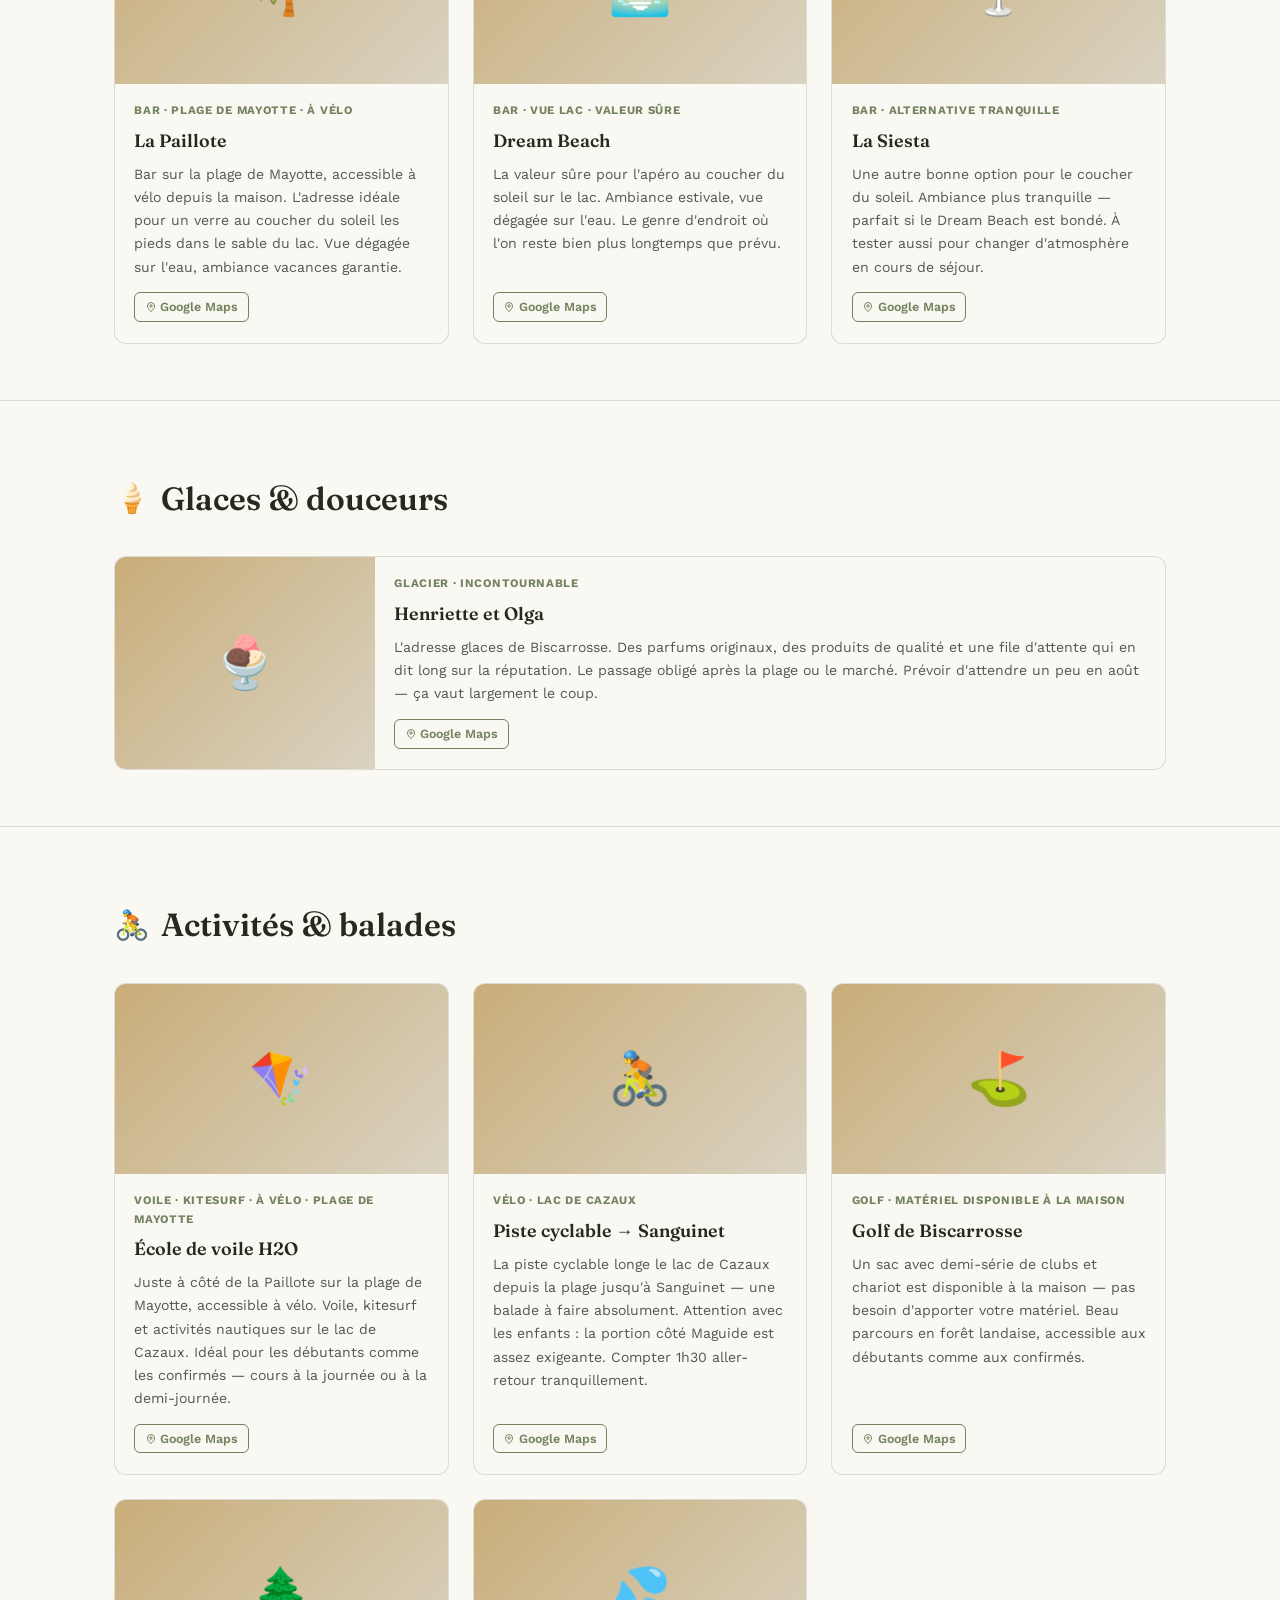
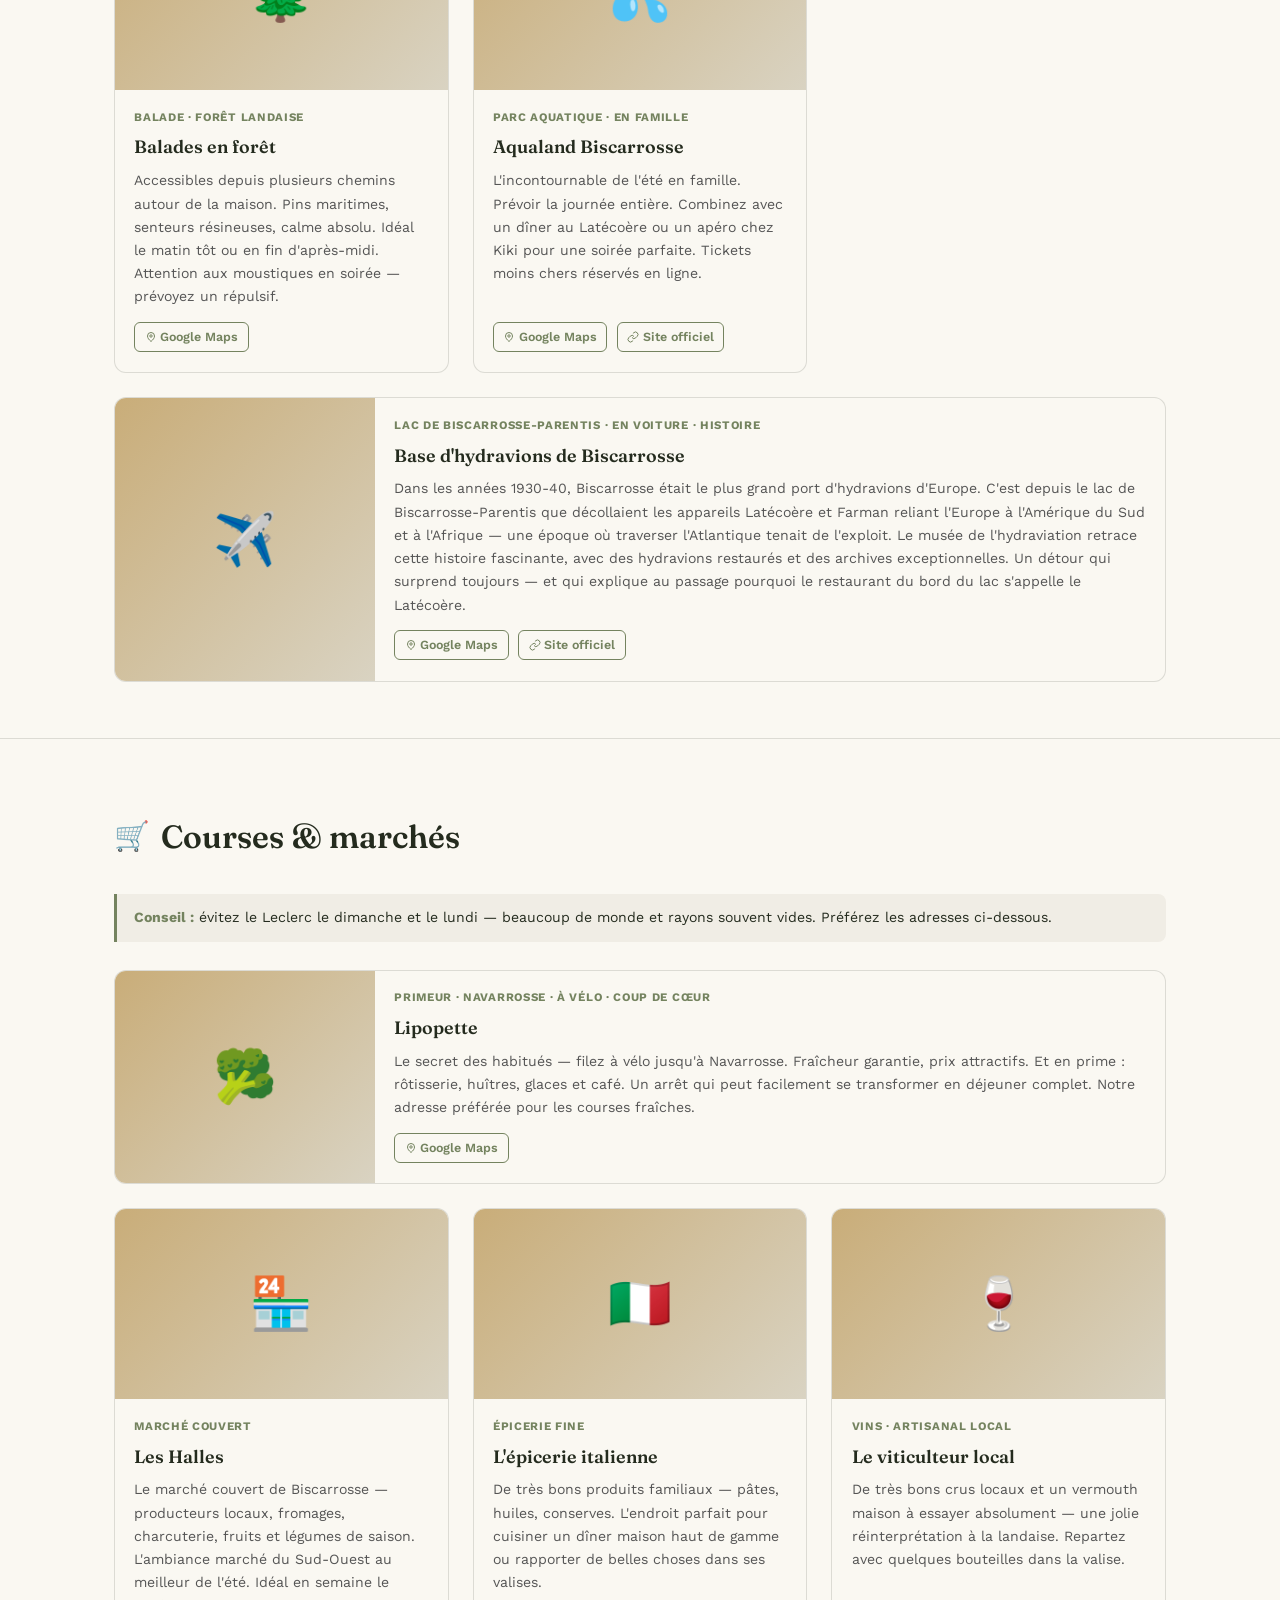
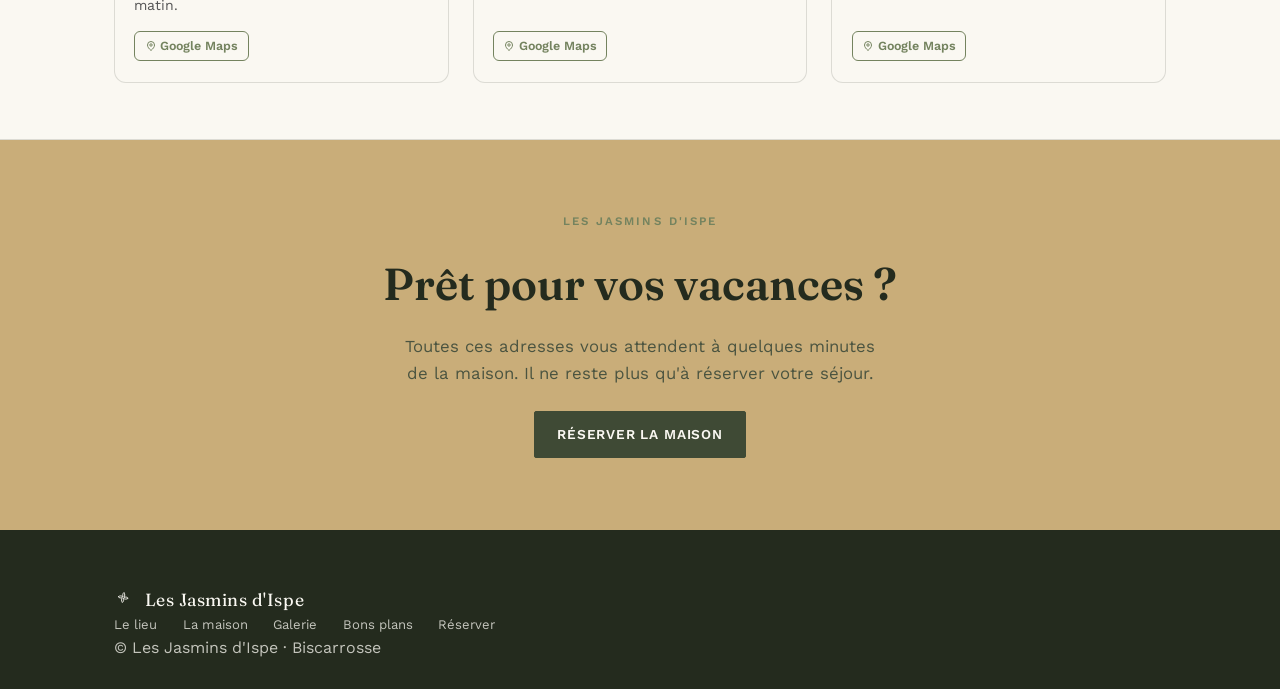
==== commit e5f5ea08: "Nouvelle page Vidéos + lien dans tous les menus" ====
--- a/conseils.html
+++ b/conseils.html
@@ -195,6 +195,7 @@
     <a href="index.html#chambres">Chambres</a>
     <a href="gallery.html">Galerie</a>
     <a href="conseils.html" style="color:var(--sauge)">Bons plans</a>
+    <a href="videos.html">Vidéos</a>
     <a href="index.html#reserver" class="btn btn-line">Réserver</a>
   </nav>
   <div class="lang-switch" role="group" aria-label="Language">
@@ -227,54 +228,6 @@
   </div>
 </section>
 
-<!-- ================= VIDÉOS ================= -->
-<section class="cat-section" id="videos" style="background:var(--sable);">
-  <div class="container">
-    <div class="cat-header">
-      <span class="cat-icon">🎬</span>
-      <h2 class="cat-title">La destination en vidéo</h2>
-    </div>
-    <div style="display:grid; grid-template-columns:repeat(auto-fill, minmax(300px,1fr)); gap:24px;">
-
-      <div style="display:flex; flex-direction:column; gap:.7em;">
-        <div style="position:relative; padding-bottom:56.25%; height:0; overflow:hidden; border-radius:10px; box-shadow:0 4px 16px rgba(0,0,0,.10);">
-          <iframe src="https://www.youtube.com/embed/V3QLMwmXtcY" title="Bisca Grands Lacs - Un concentré d'aventures" frameborder="0" allow="accelerometer; autoplay; clipboard-write; encrypted-media; gyroscope; picture-in-picture" allowfullscreen style="position:absolute;top:0;left:0;width:100%;height:100%;"></iframe>
-        </div>
-        <p style="font-family:var(--display); font-size:.95rem; font-weight:600; margin:0;">Un concentré d'aventures</p>
-      </div>
-
-      <div style="display:flex; flex-direction:column; gap:.7em;">
-        <div style="position:relative; padding-bottom:56.25%; height:0; overflow:hidden; border-radius:10px; box-shadow:0 4px 16px rgba(0,0,0,.10);">
-          <iframe src="https://www.youtube.com/embed/GlKfcjFZs38?start=3" title="Bisca Grands Lacs - Concentré des Landes" frameborder="0" allow="accelerometer; autoplay; clipboard-write; encrypted-media; gyroscope; picture-in-picture" allowfullscreen style="position:absolute;top:0;left:0;width:100%;height:100%;"></iframe>
-        </div>
-        <p style="font-family:var(--display); font-size:.95rem; font-weight:600; margin:0;">Un concentré des Landes</p>
-      </div>
-
-      <div style="display:flex; flex-direction:column; gap:.7em;">
-        <div style="position:relative; padding-bottom:56.25%; height:0; overflow:hidden; border-radius:10px; box-shadow:0 4px 16px rgba(0,0,0,.10);">
-          <iframe src="https://www.youtube.com/embed/BVEOjIiITUA?start=21" title="Bisca Grands Lacs - Un concentré de partages" frameborder="0" allow="accelerometer; autoplay; clipboard-write; encrypted-media; gyroscope; picture-in-picture" allowfullscreen style="position:absolute;top:0;left:0;width:100%;height:100%;"></iframe>
-        </div>
-        <p style="font-family:var(--display); font-size:.95rem; font-weight:600; margin:0;">Un concentré de partages</p>
-      </div>
-
-      <div style="display:flex; flex-direction:column; gap:.7em;">
-        <div style="position:relative; padding-bottom:56.25%; height:0; overflow:hidden; border-radius:10px; box-shadow:0 4px 16px rgba(0,0,0,.10);">
-          <iframe src="https://www.youtube.com/embed/ASE6-OxNvAc?start=76" title="Activités nautiques à Bisca Grands Lacs" frameborder="0" allow="accelerometer; autoplay; clipboard-write; encrypted-media; gyroscope; picture-in-picture" allowfullscreen style="position:absolute;top:0;left:0;width:100%;height:100%;"></iframe>
-        </div>
-        <p style="font-family:var(--display); font-size:.95rem; font-weight:600; margin:0;">Ski nautique & wake board</p>
-      </div>
-
-      <div style="display:flex; flex-direction:column; gap:.7em;">
-        <div style="position:relative; padding-bottom:56.25%; height:0; overflow:hidden; border-radius:10px; box-shadow:0 4px 16px rgba(0,0,0,.10);">
-          <iframe src="https://www.youtube.com/embed/IbmxBM-w7ms" title="Kitesurf à Biscarrosse" frameborder="0" allow="accelerometer; autoplay; clipboard-write; encrypted-media; gyroscope; picture-in-picture" allowfullscreen style="position:absolute;top:0;left:0;width:100%;height:100%;"></iframe>
-        </div>
-        <p style="font-family:var(--display); font-size:.95rem; font-weight:600; margin:0;">Kitesurf</p>
-      </div>
-
-    </div>
-  </div>
-</section>
-
 <!-- ================= PLAGES ================= -->
 <section class="cat-section" id="plages">
   <div class="container">
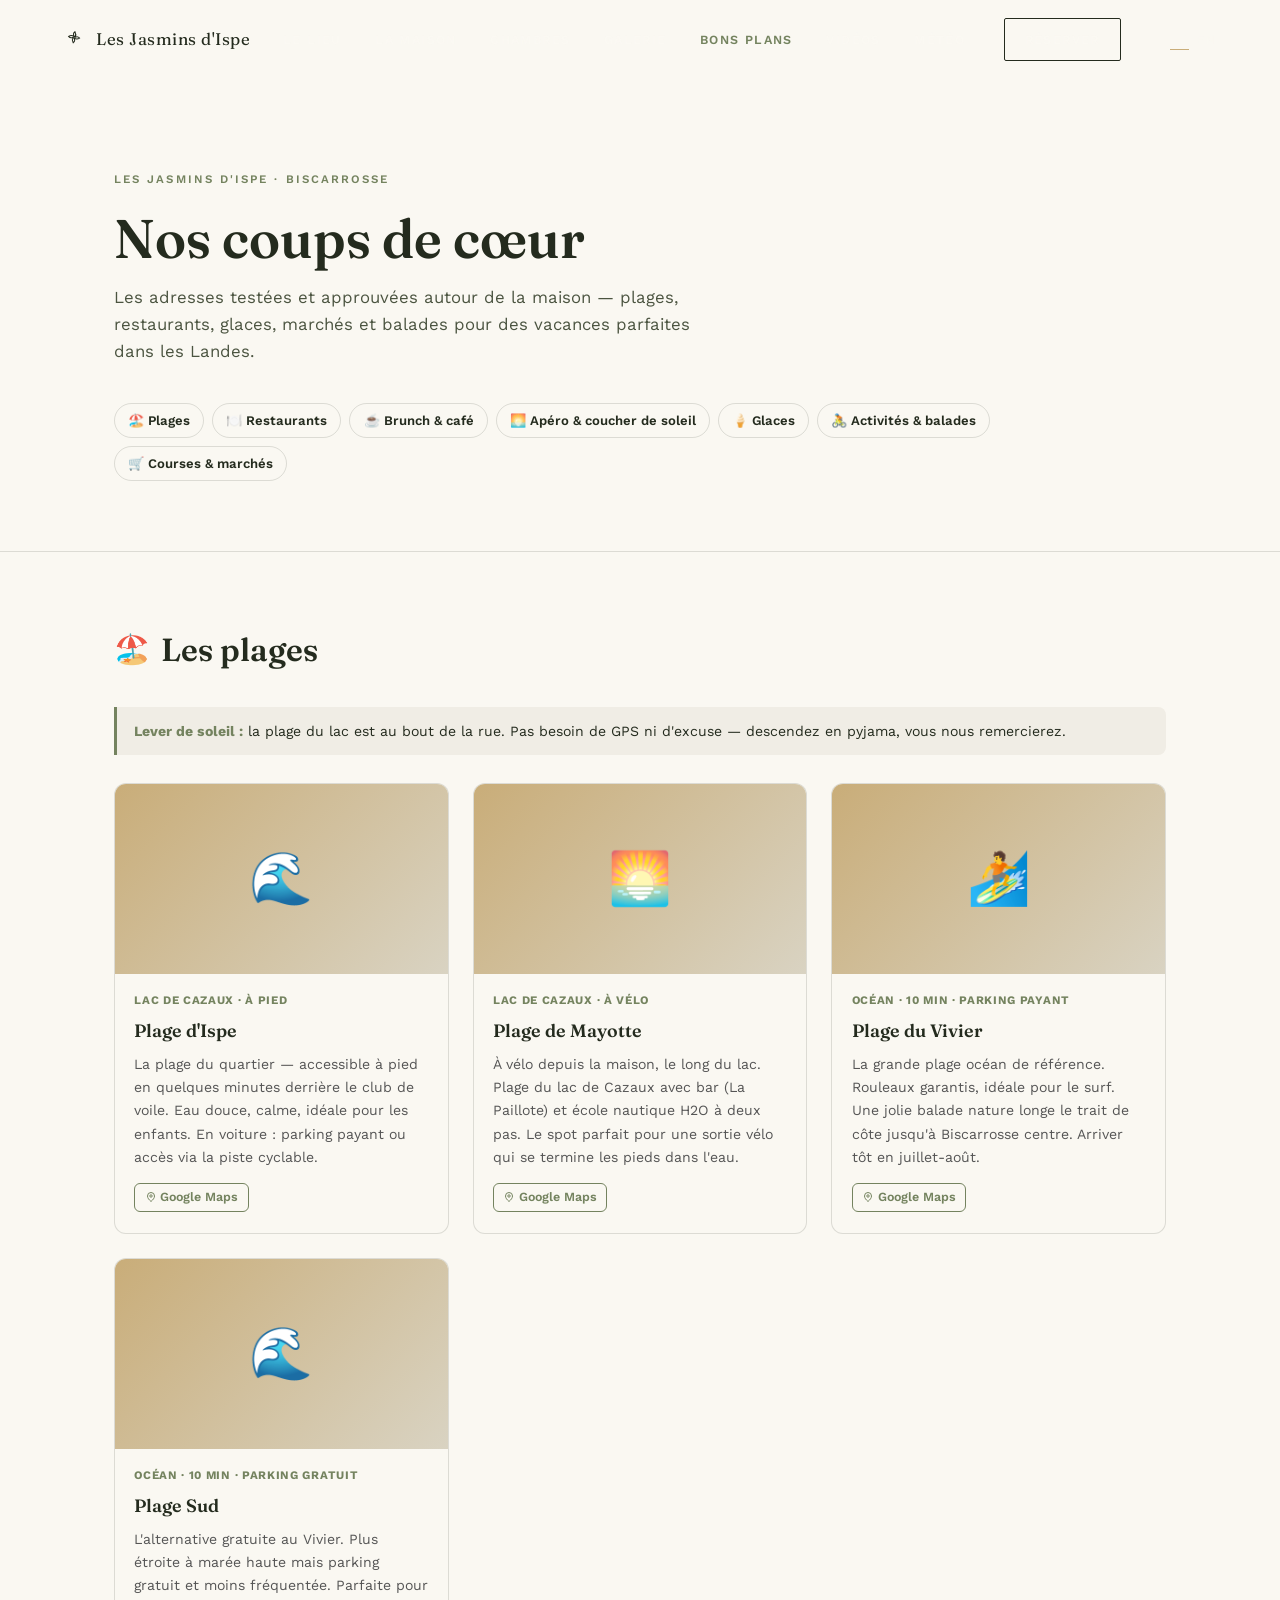
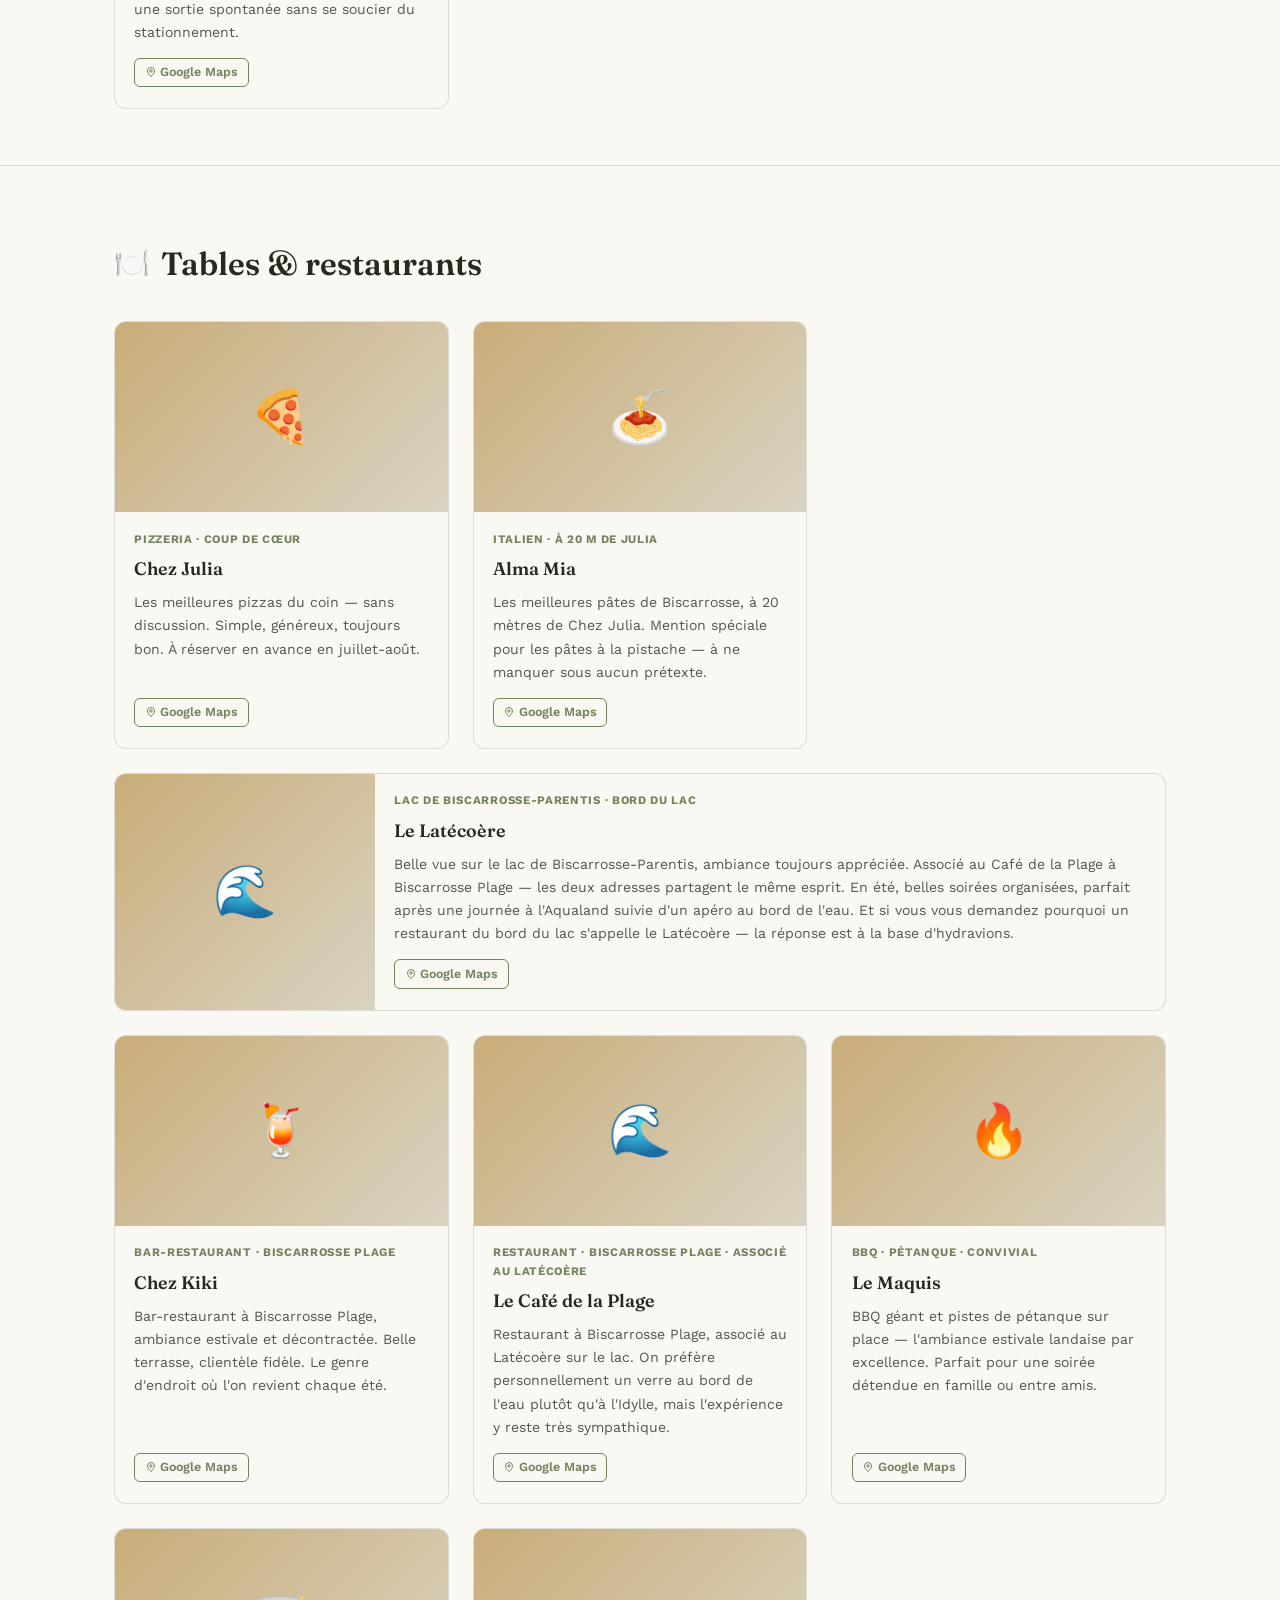
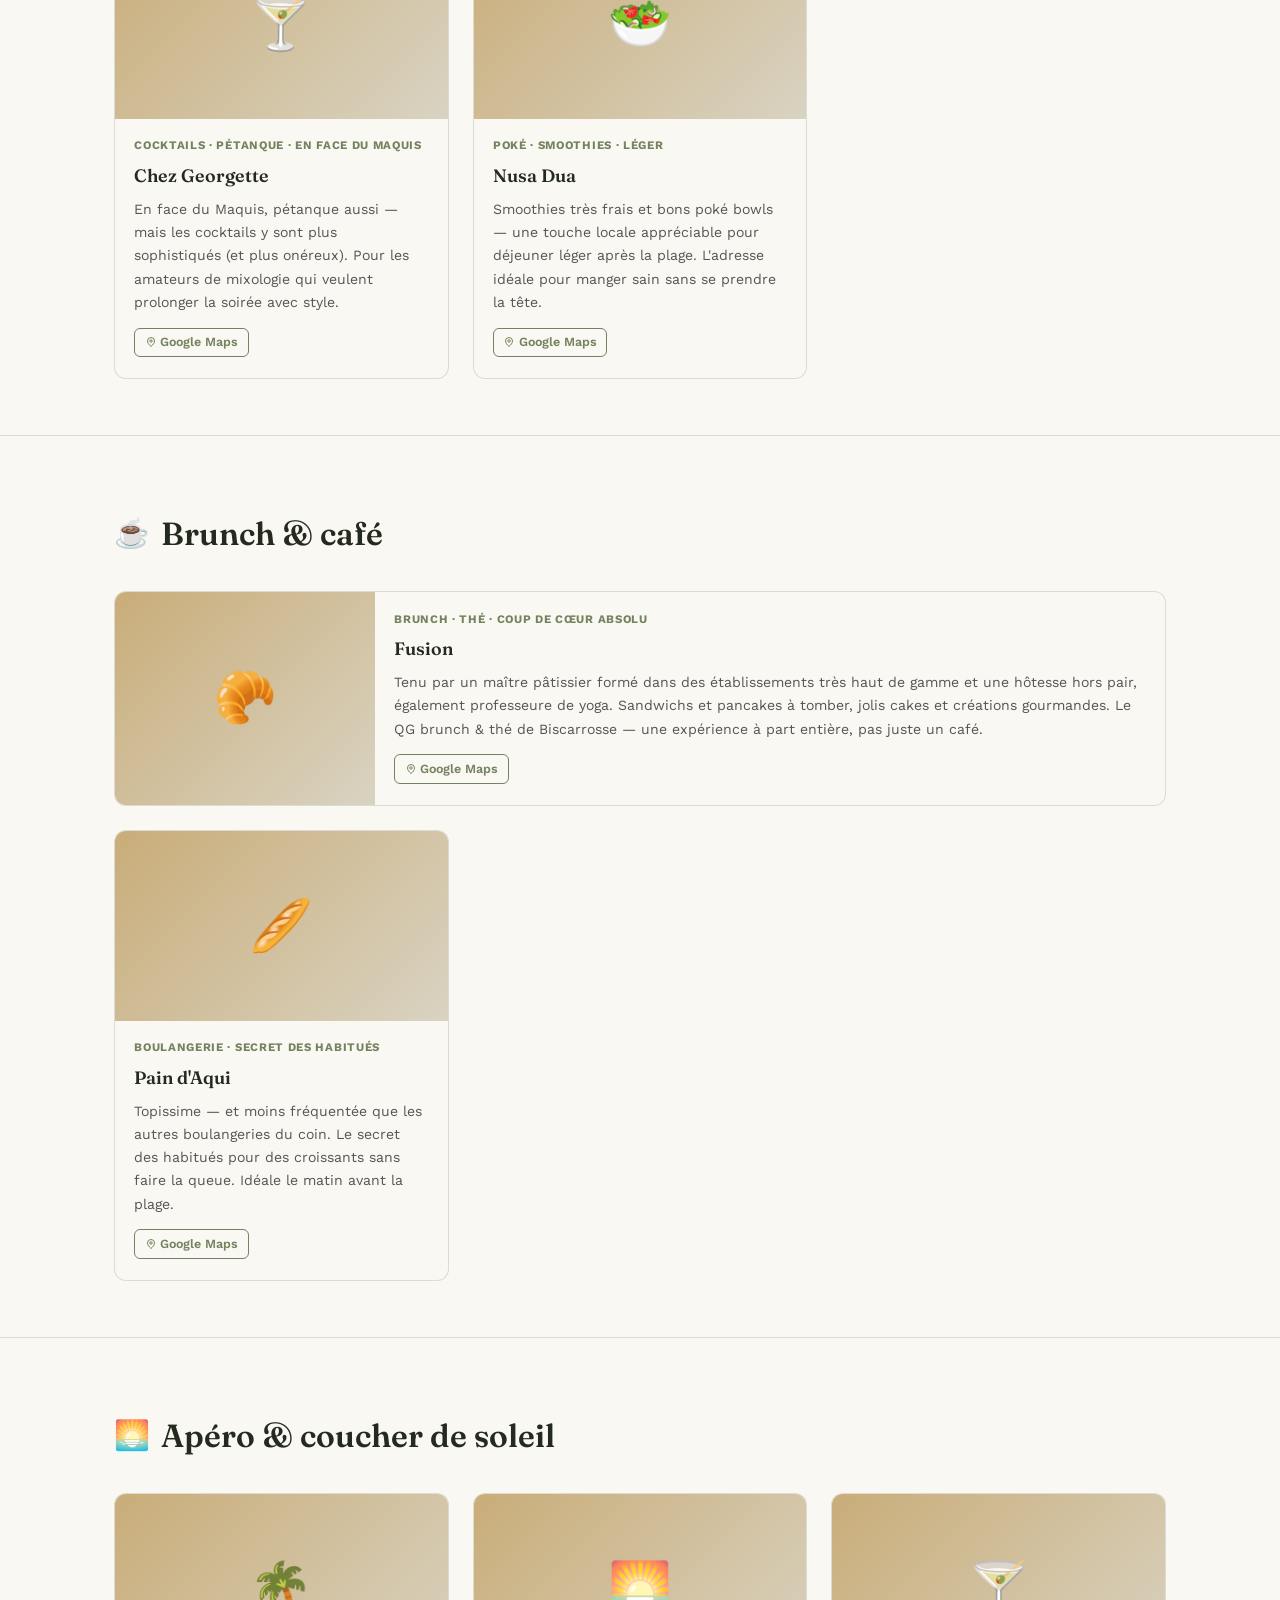
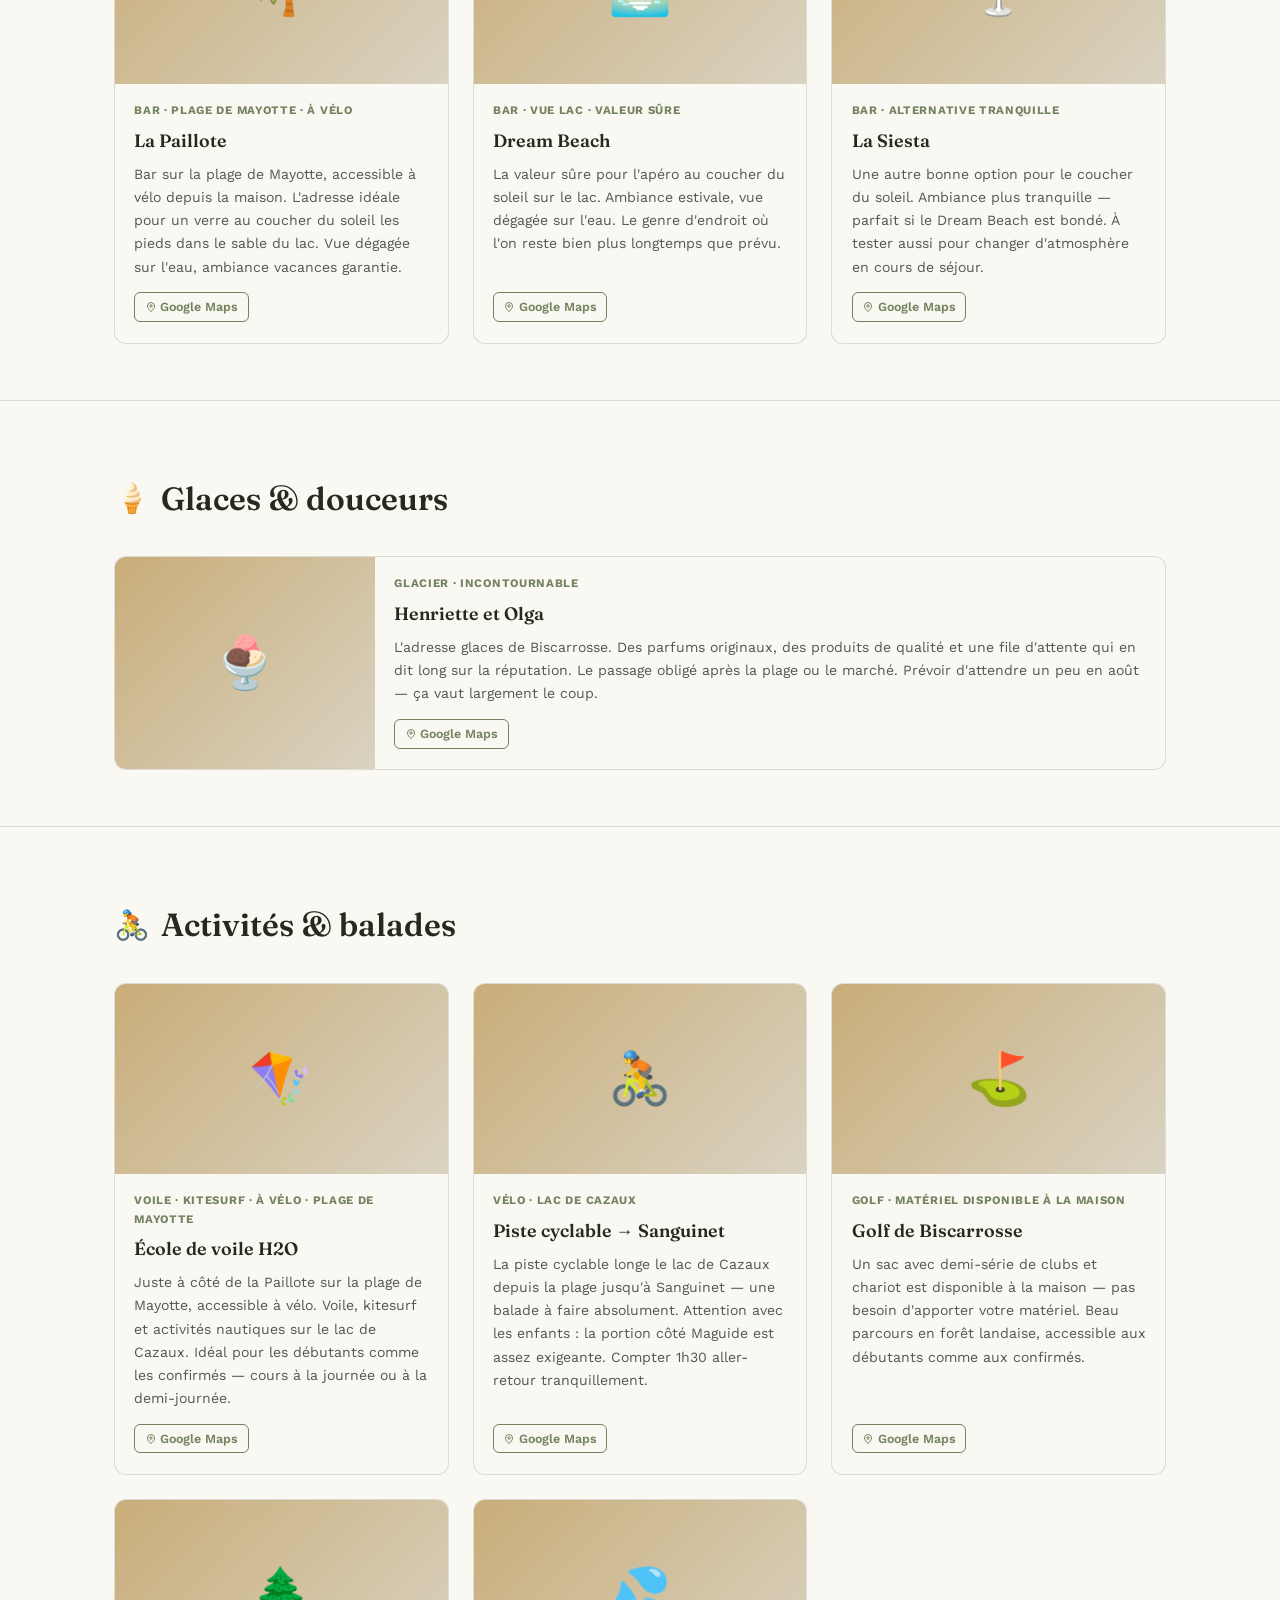
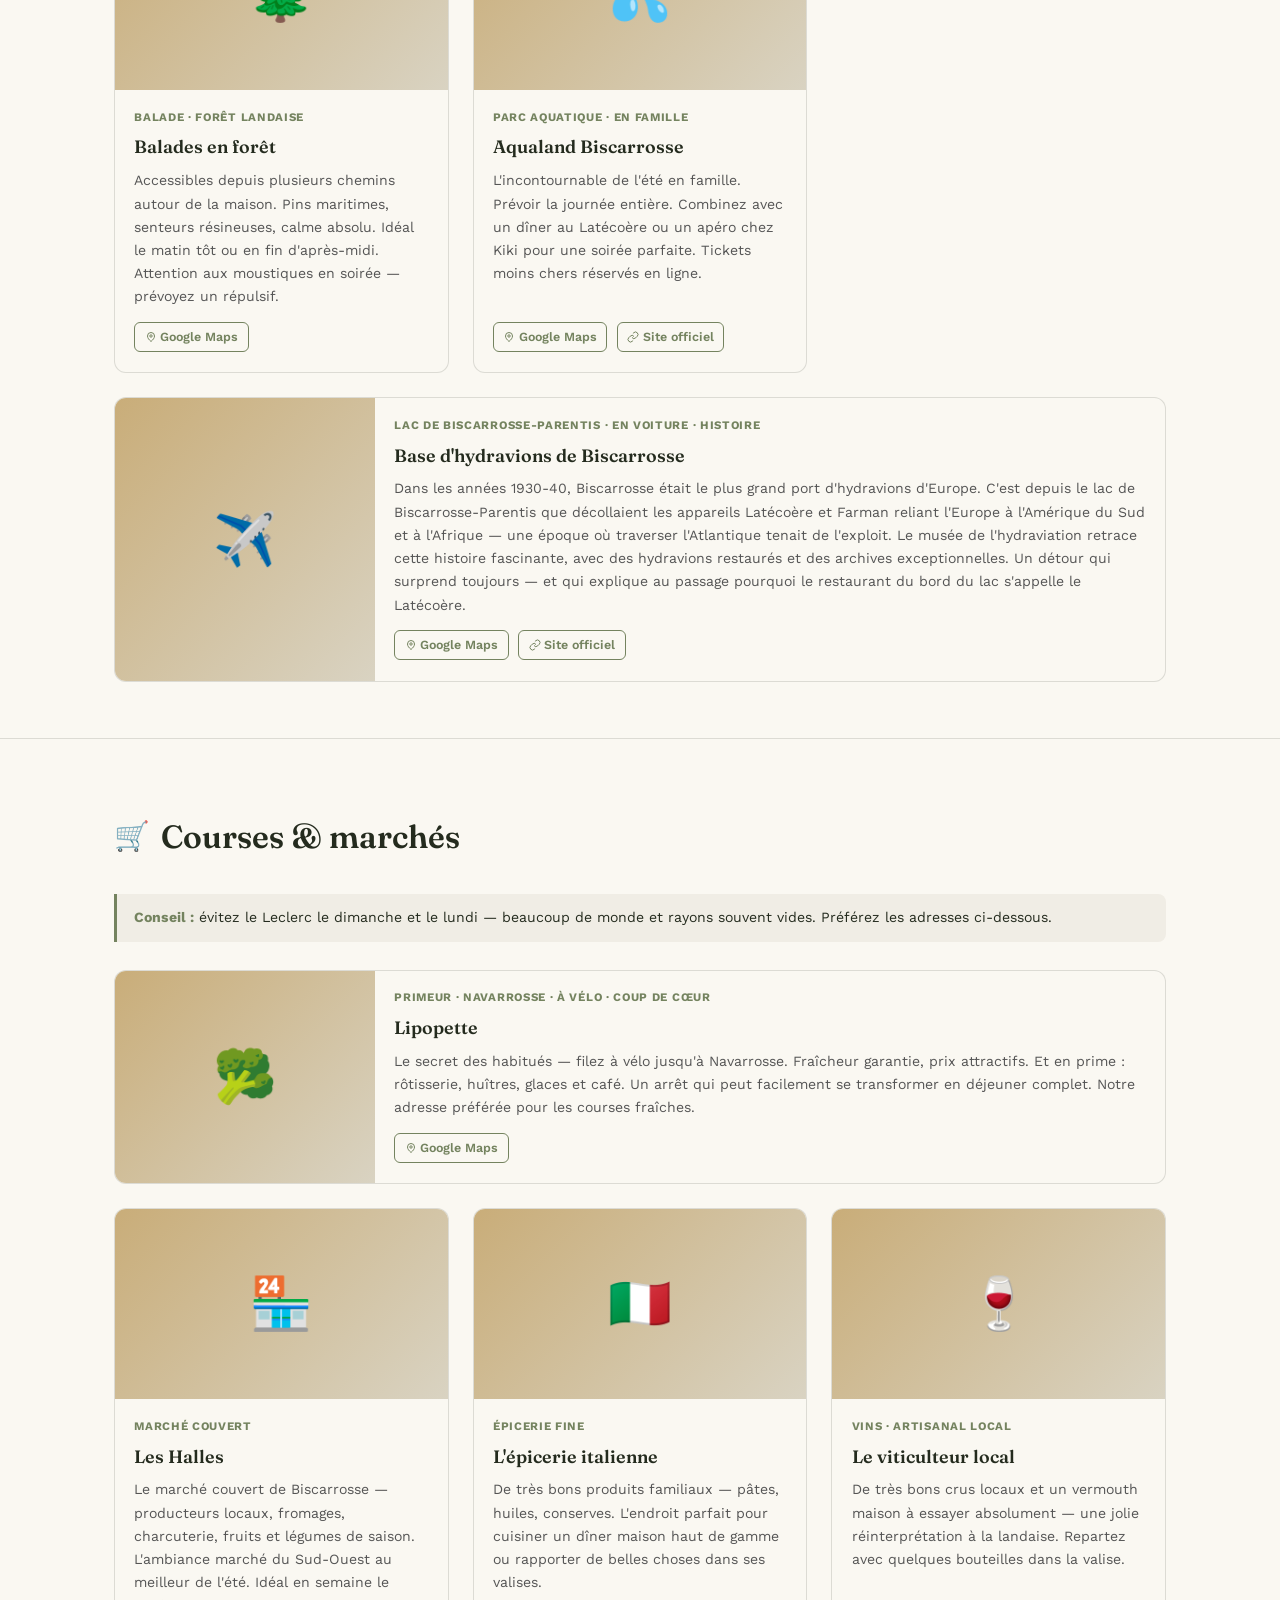
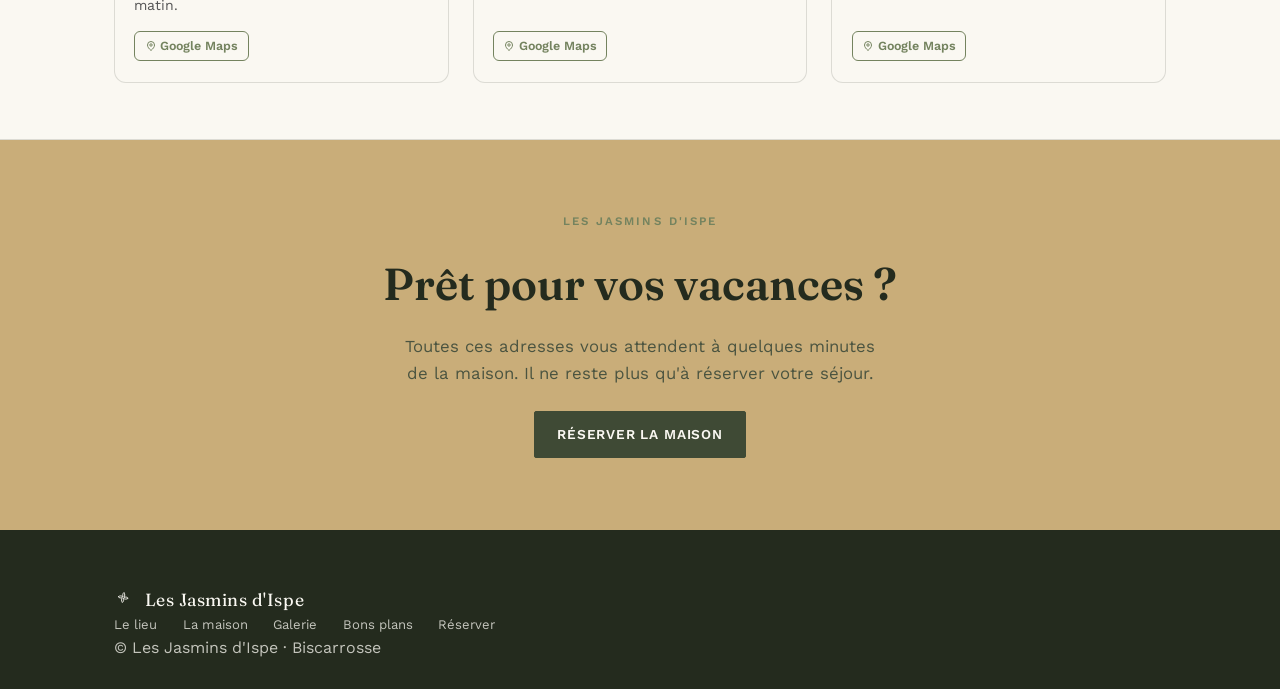
==== commit 3a64b572: "Ajout page Météo + lien dans tous les menus" ====
--- a/conseils.html
+++ b/conseils.html
@@ -196,6 +196,7 @@
     <a href="gallery.html">Galerie</a>
     <a href="conseils.html" style="color:var(--sauge)">Bons plans</a>
     <a href="videos.html">Vidéos</a>
+    <a href="meteo.html">Météo</a>
     <a href="index.html#reserver" class="btn btn-line">Réserver</a>
   </nav>
   <div class="lang-switch" role="group" aria-label="Language">
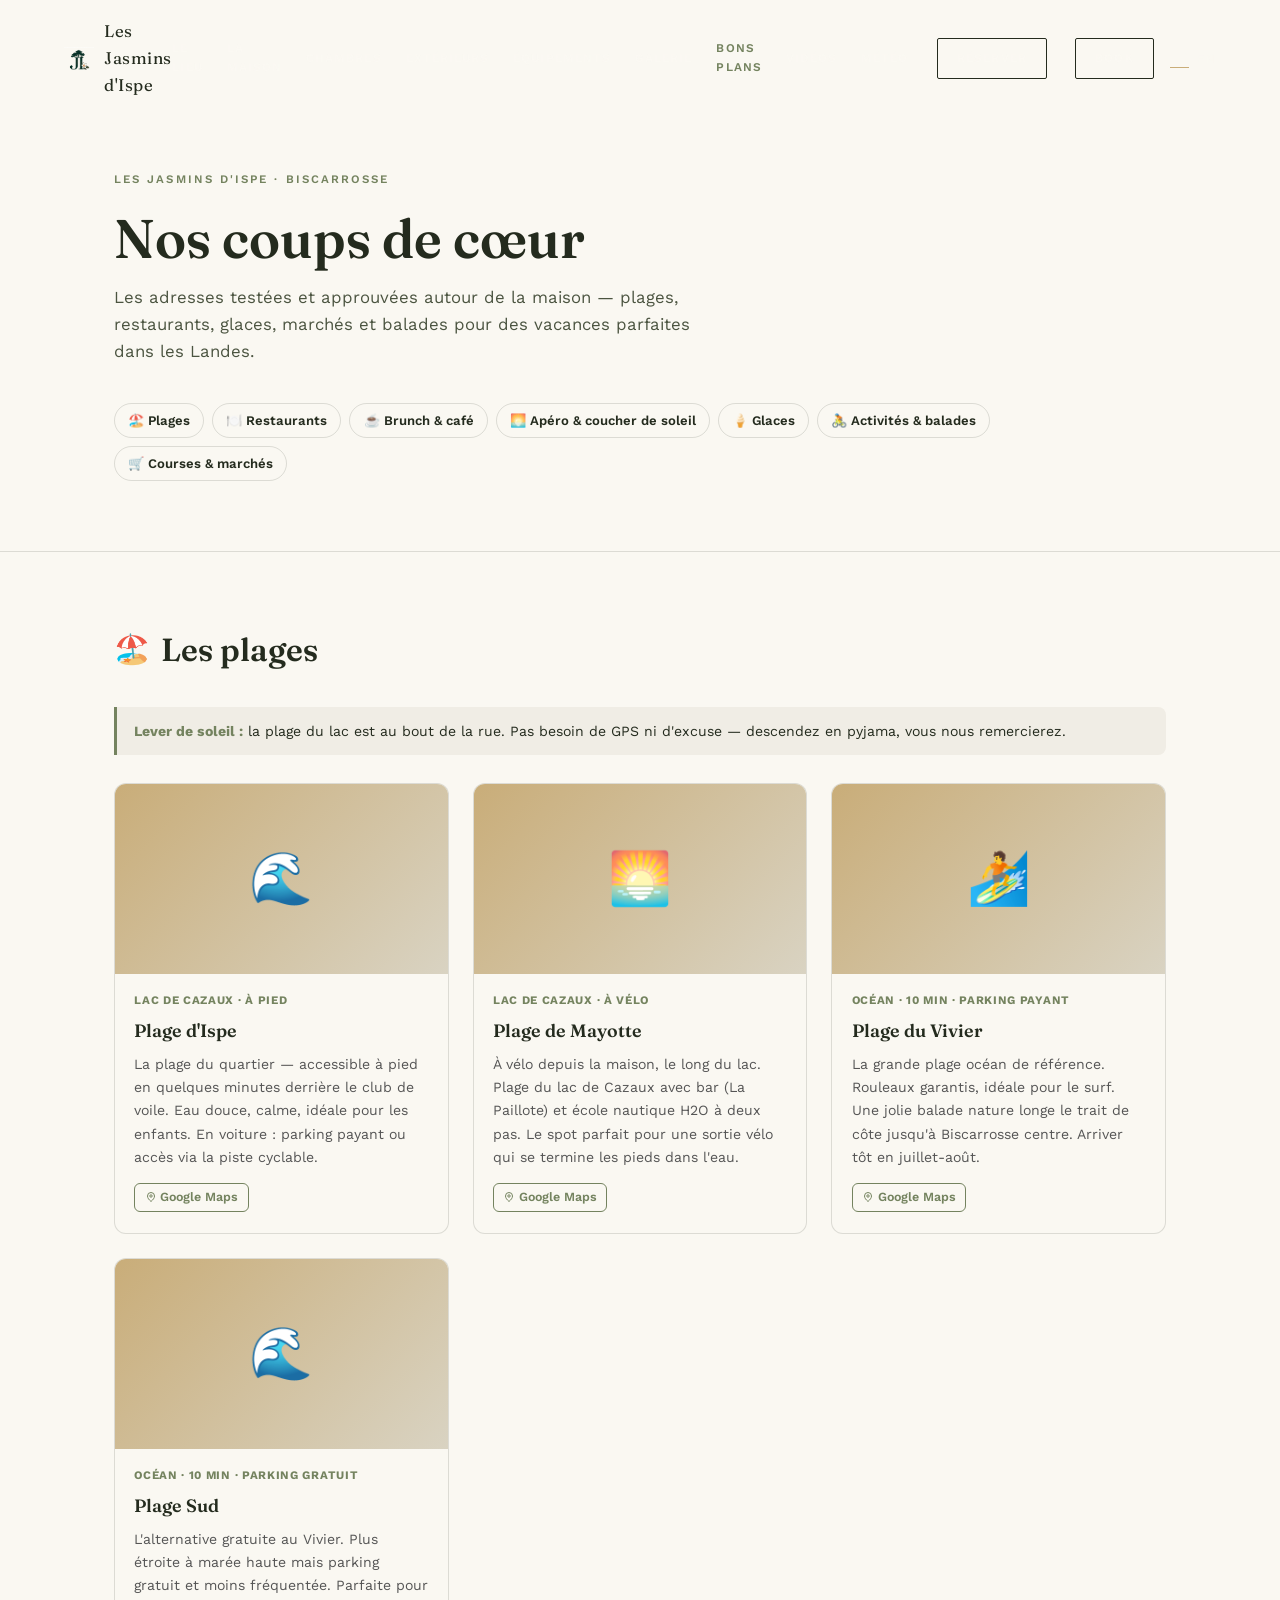
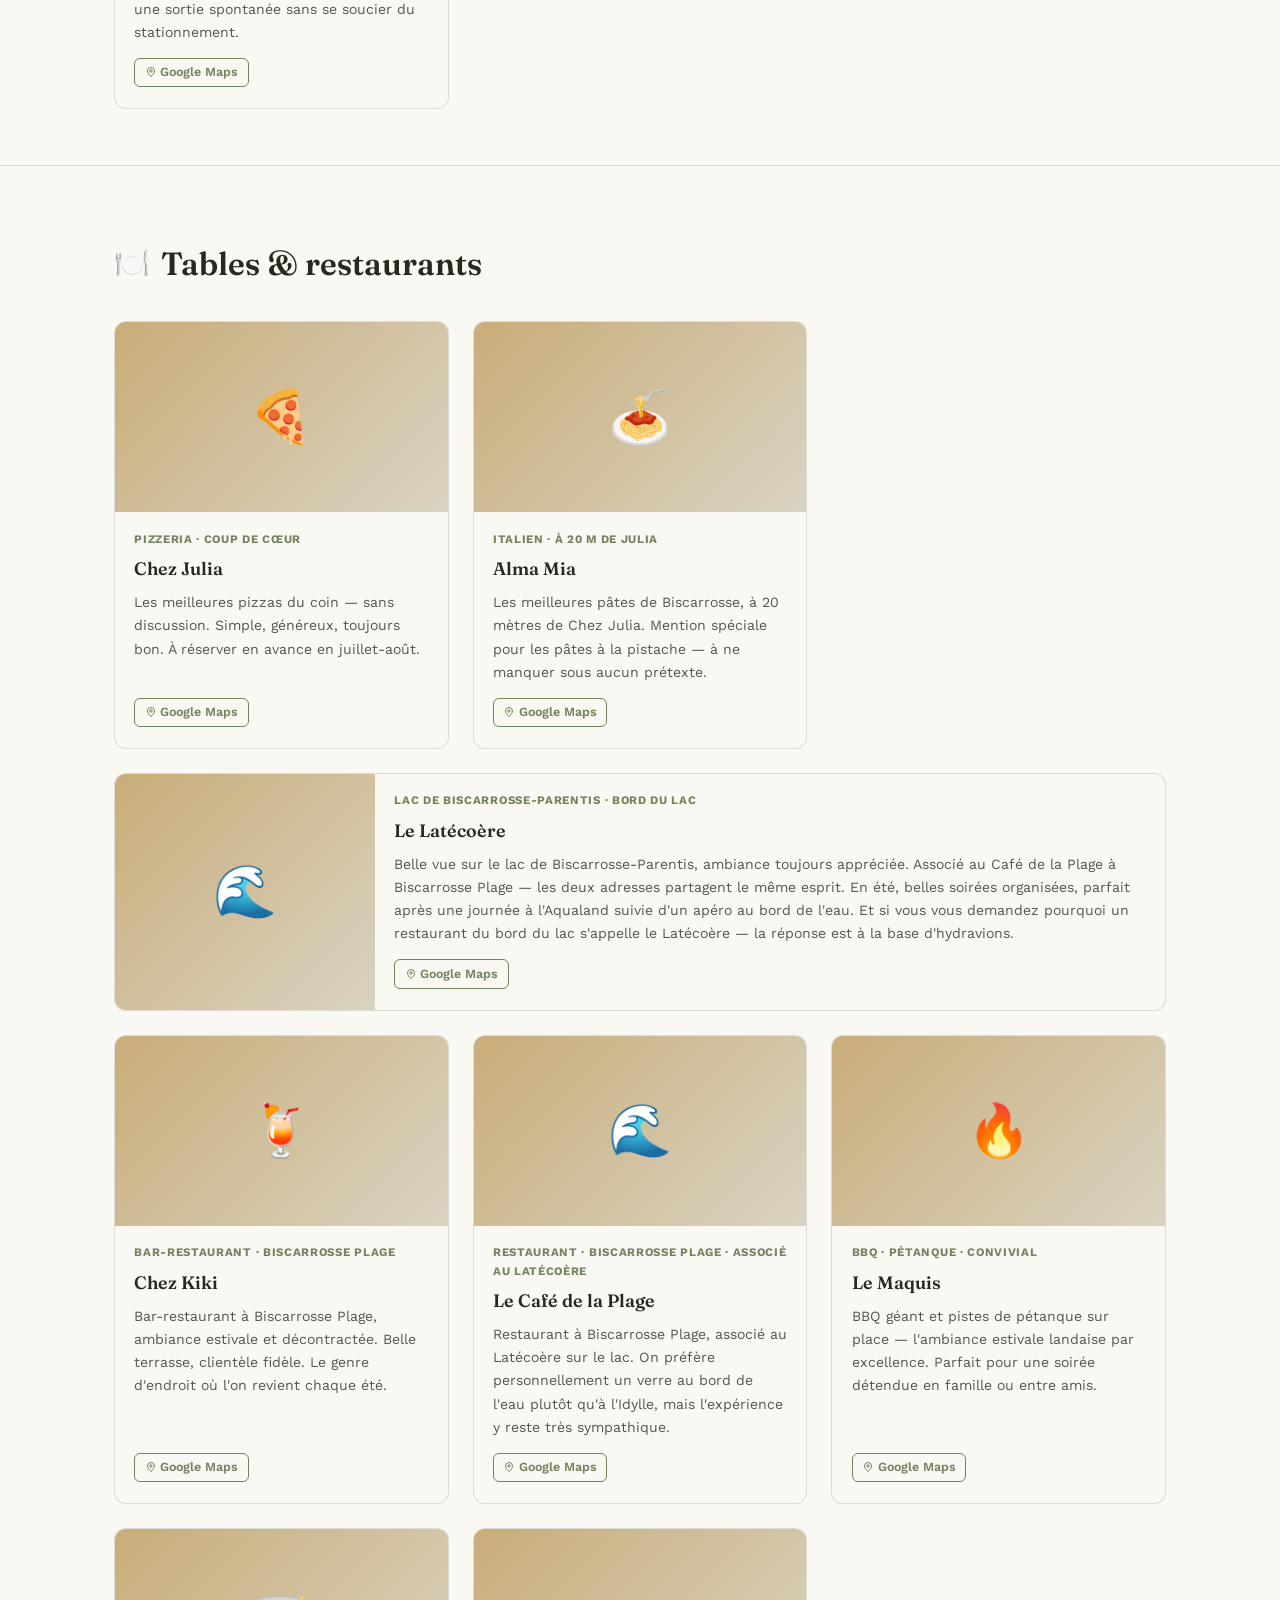
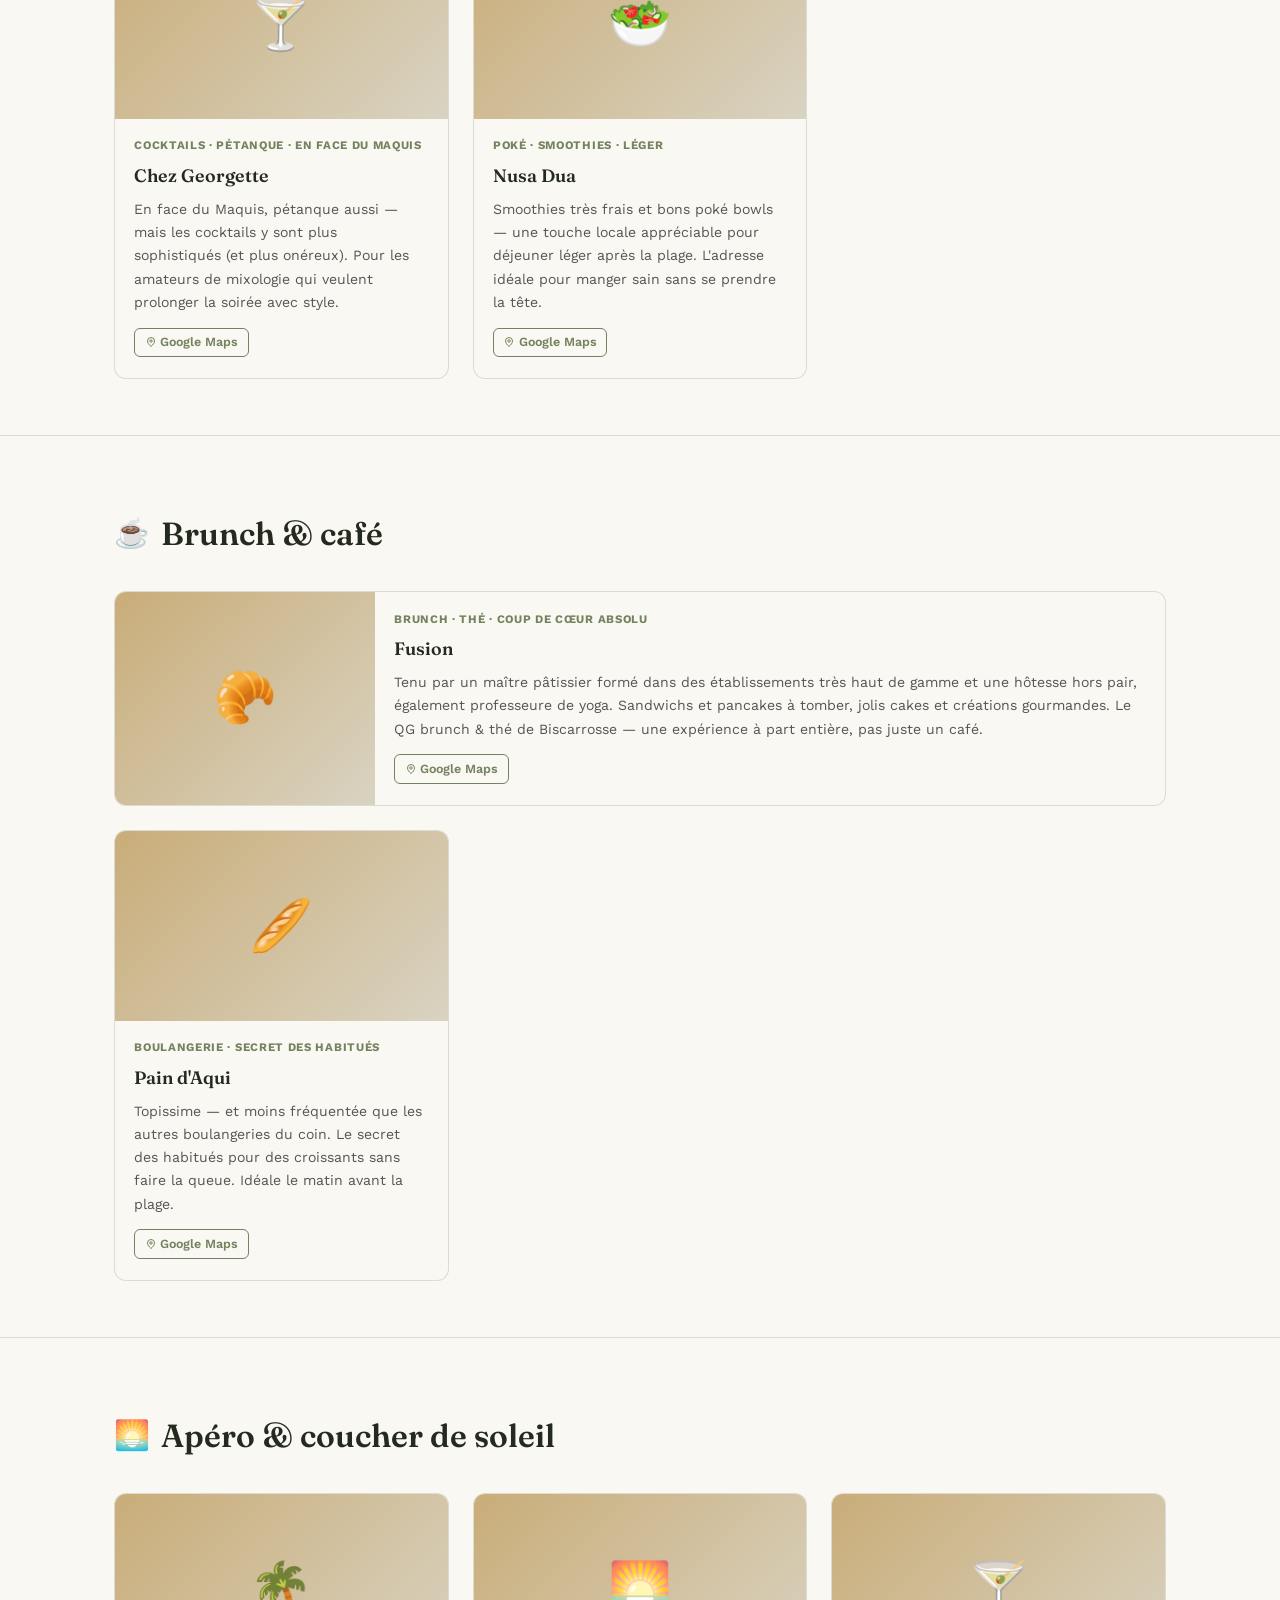
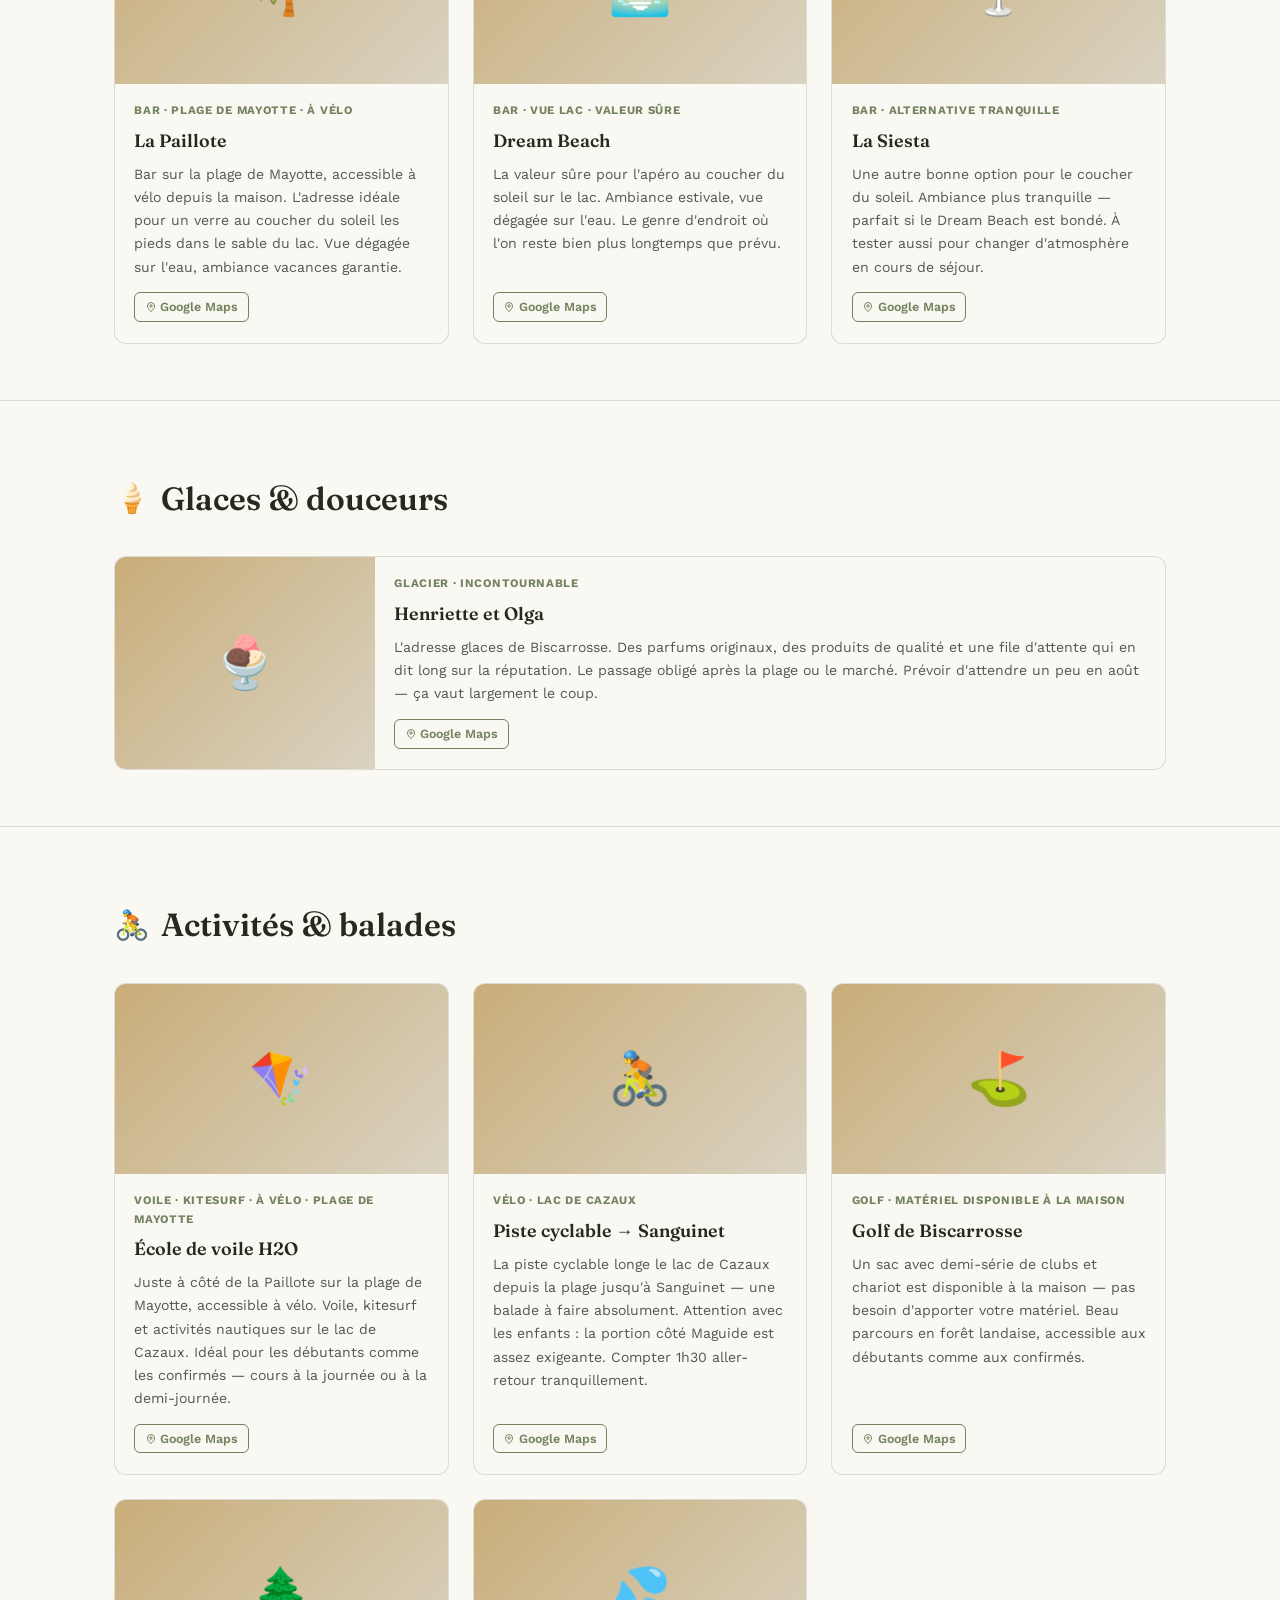
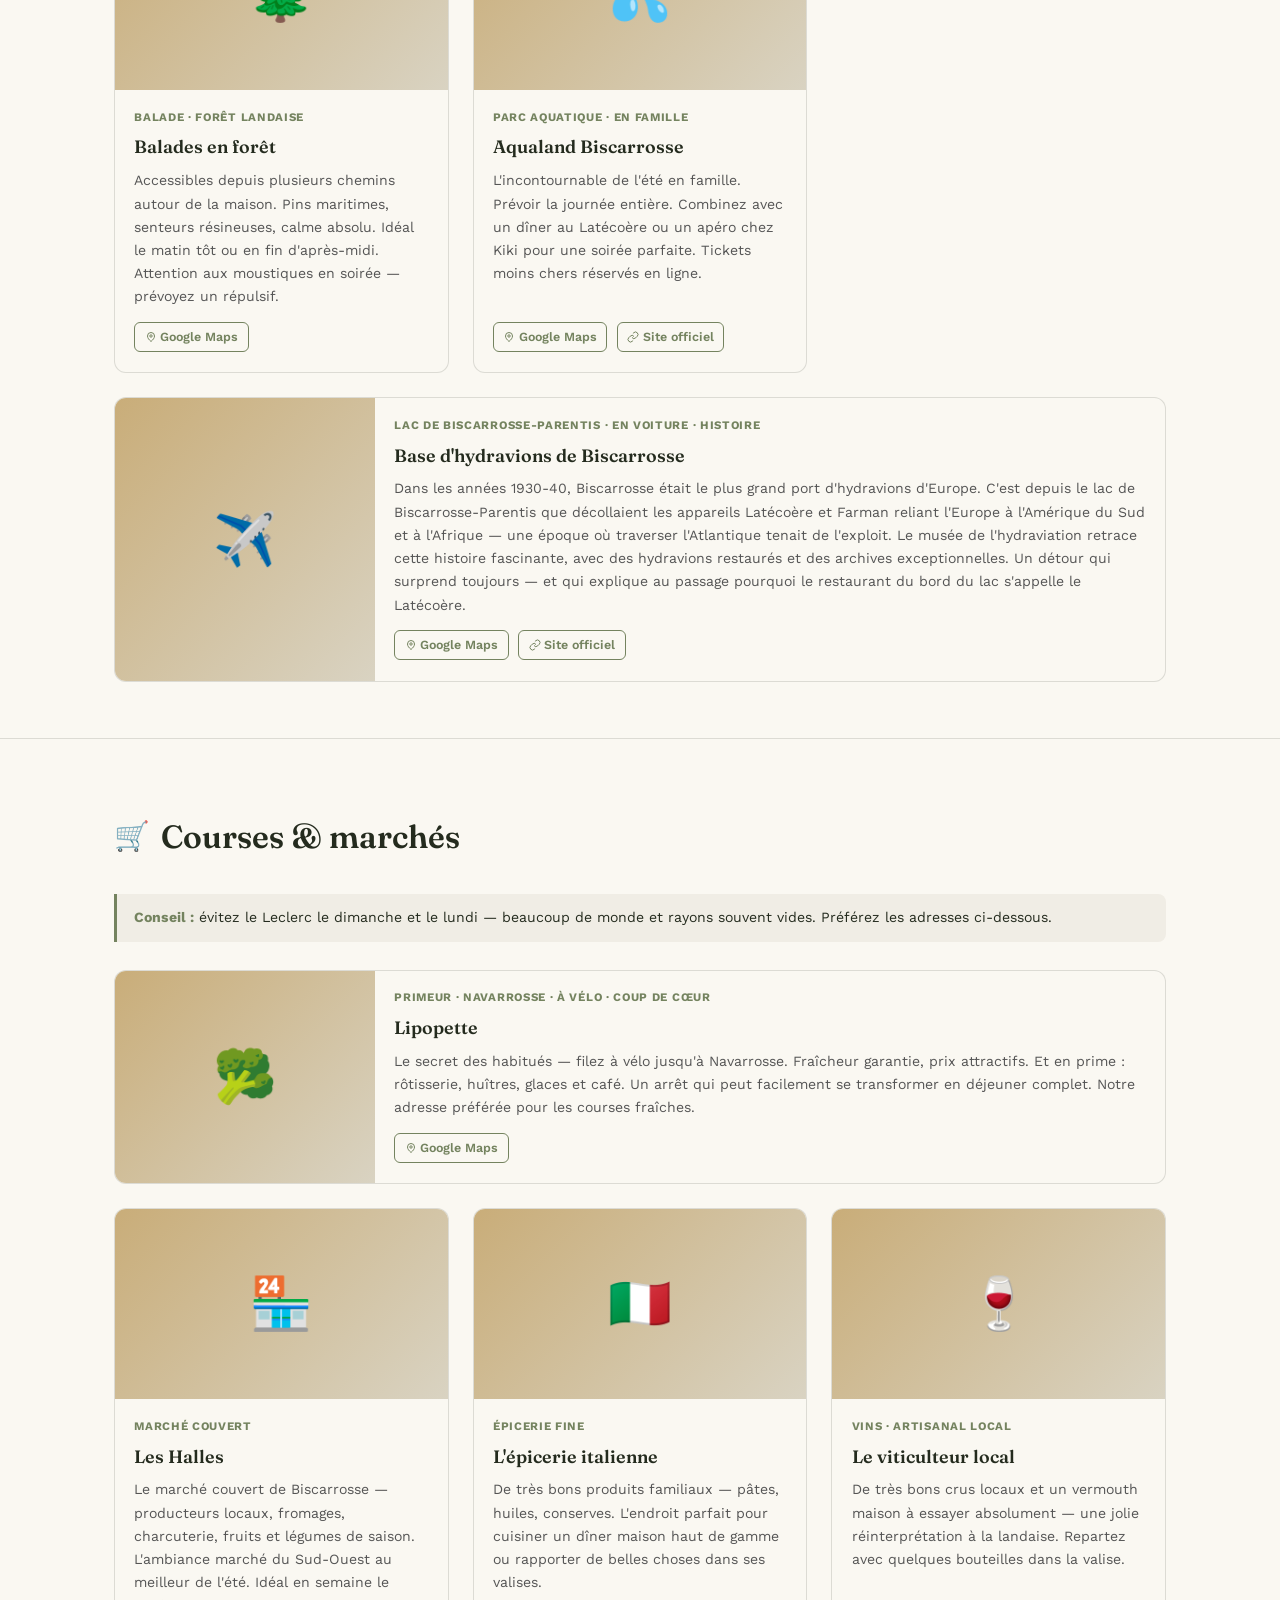
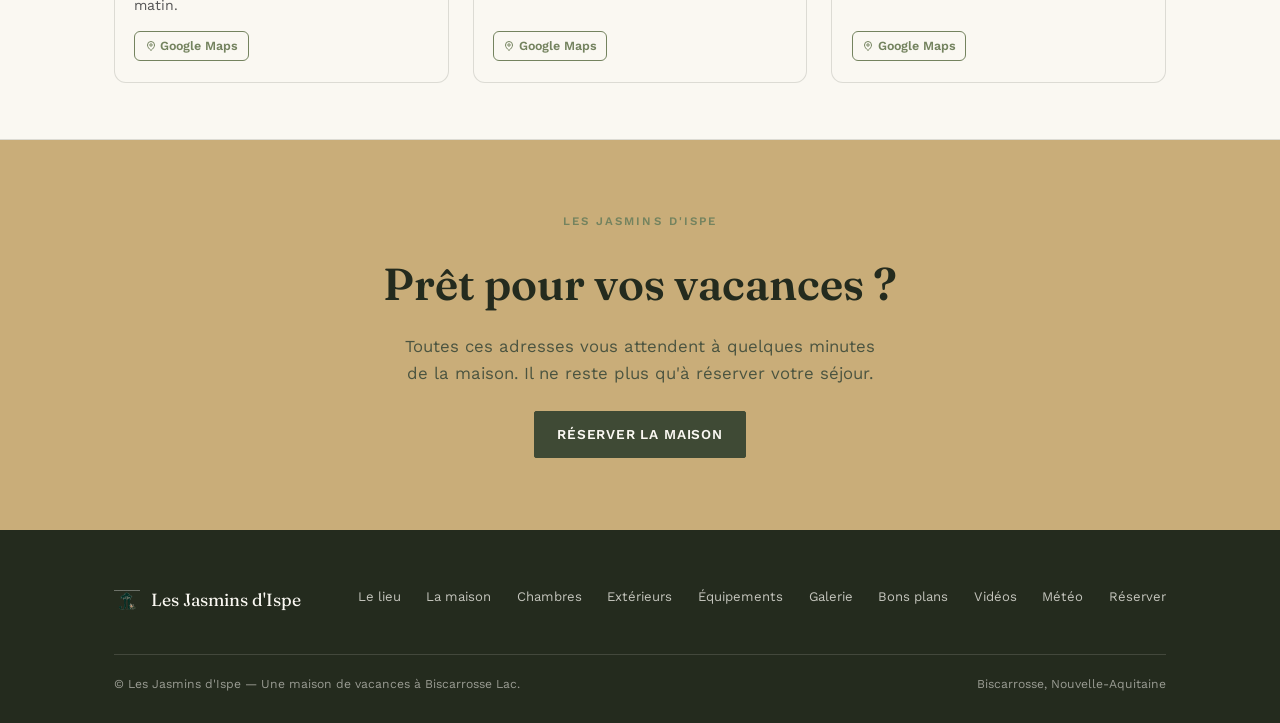
==== commit beba6337: "Mise à jour" ====
--- a/conseils.html
+++ b/conseils.html
@@ -5,6 +5,11 @@
 <meta name="viewport" content="width=device-width, initial-scale=1.0">
 <title>Bons plans & conseils — Les Jasmins d'Ispe · Biscarrosse</title>
 <meta name="description" content="Nos meilleures adresses autour des Jasmins d'Ispe : restaurants, plages, activités, marchés et balades à Biscarrosse et environs.">
+<link rel="icon" href="images/favicon.ico" sizes="any">
+<link rel="icon" type="image/png" sizes="32x32" href="images/favicon-32.png">
+<link rel="icon" type="image/png" sizes="16x16" href="images/favicon-16.png">
+<link rel="icon" type="image/png" sizes="192x192" href="images/favicon-192.png">
+<link rel="apple-touch-icon" sizes="180x180" href="images/apple-touch-icon.png">
 <link rel="preconnect" href="https://fonts.googleapis.com">
 <link rel="preconnect" href="https://fonts.gstatic.com" crossorigin>
 <link href="https://fonts.googleapis.com/css2?family=Fraunces:ital,opsz,wght@0,9..144,400;0,9..144,600;1,9..144,500&family=Work+Sans:wght@400;500;600;700&display=swap" rel="stylesheet">
@@ -186,18 +191,20 @@
 <!-- ================= HEADER ================= -->
 <header class="site-header scrolled" id="siteHeader">
   <a href="index.html#top" class="brand" style="color:var(--ink)">
-    <svg viewBox="0 0 24 24" fill="none" class="mark"><path d="M12 3c1.2 2 1.2 4-0 6 1.8-1 3.8-0.6 5 1-2 1.2-4 1.2-6 0 1 1.8 0.6 3.8-1 5-1.2-2-1.2-4 0-6-1.8 1-3.8 0.6-5-1 2-1.2 4-1.2 6 0-1-1.8-0.6-3.8 1-5z" stroke-width="1.1"/></svg>
+    <img src="images/logo-mark.png" alt="" class="brand-mark">
     Les Jasmins d'Ispe
   </a>
   <nav class="main-nav" id="mainNav">
-    <a href="index.html#lieu">Le lieu</a>
-    <a href="index.html#maison">La maison</a>
-    <a href="index.html#chambres">Chambres</a>
-    <a href="gallery.html">Galerie</a>
-    <a href="conseils.html" style="color:var(--sauge)">Bons plans</a>
-    <a href="videos.html">Vidéos</a>
-    <a href="meteo.html">Météo</a>
-    <a href="index.html#reserver" class="btn btn-line">Réserver</a>
+    <a href="index.html#lieu" data-lang="fr">Le lieu</a><a href="index.html#lieu" data-lang="en" hidden>The place</a>
+    <a href="index.html#maison" data-lang="fr">La maison</a><a href="index.html#maison" data-lang="en" hidden>The house</a>
+    <a href="index.html#chambres" data-lang="fr">Chambres</a><a href="index.html#chambres" data-lang="en" hidden>Bedrooms</a>
+    <a href="index.html#dehors" data-lang="fr">Extérieurs</a><a href="index.html#dehors" data-lang="en" hidden>Outdoors</a>
+    <a href="index.html#equipements" data-lang="fr">Équipements</a><a href="index.html#equipements" data-lang="en" hidden>Amenities</a>
+    <a href="gallery.html" data-lang="fr">Galerie</a><a href="gallery.html" data-lang="en" hidden>Gallery</a>
+    <a href="conseils.html" style="color:var(--sauge)" data-lang="fr">Bons plans</a><a href="conseils.html" style="color:var(--sauge)" data-lang="en" hidden>Tips</a>
+    <a href="videos.html" data-lang="fr">Vidéos</a><a href="videos.html" data-lang="en" hidden>Videos</a>
+    <a href="meteo.html" data-lang="fr">Météo</a><a href="meteo.html" data-lang="en" hidden>Weather</a>
+    <a href="index.html#reserver" class="btn btn-line" data-lang="fr">Réserver</a><a href="index.html#reserver" class="btn btn-line" data-lang="en" hidden>Book</a>
   </nav>
   <div class="lang-switch" role="group" aria-label="Language">
     <button type="button" data-set-lang="fr" class="active">FR</button><button type="button" data-set-lang="en">EN</button>
@@ -766,19 +773,30 @@
 
 <!-- ================= FOOTER ================= -->
 <footer class="site-footer">
-  <div class="container footer-inner">
-    <a href="index.html#top" class="brand footer-brand">
-      <svg viewBox="0 0 24 24" fill="none" class="mark"><path d="M12 3c1.2 2 1.2 4-0 6 1.8-1 3.8-0.6 5 1-2 1.2-4 1.2-6 0 1 1.8 0.6 3.8-1 5-1.2-2-1.2-4 0-6-1.8 1-3.8 0.6-5-1 2-1.2 4-1.2 6 0-1-1.8-0.6-3.8 1-5z" stroke-width="1.1"/></svg>
-      Les Jasmins d'Ispe
-    </a>
-    <nav class="footer-nav">
-      <a href="index.html#lieu">Le lieu</a>
-      <a href="index.html#maison">La maison</a>
-      <a href="gallery.html">Galerie</a>
-      <a href="conseils.html">Bons plans</a>
-      <a href="index.html#reserver">Réserver</a>
-    </nav>
-    <p class="footer-copy">© <span class="cur-year"></span> Les Jasmins d'Ispe · Biscarrosse</p>
+  <div class="container">
+    <div class="footer-top">
+      <div class="footer-brand">
+        <img src="images/logo-mark.png" alt="" class="brand-mark">
+        Les Jasmins d'Ispe
+      </div>
+      <nav class="footer-nav">
+        <a href="index.html#lieu" data-lang="fr">Le lieu</a><a href="index.html#lieu" data-lang="en" hidden>The place</a>
+        <a href="index.html#maison" data-lang="fr">La maison</a><a href="index.html#maison" data-lang="en" hidden>The house</a>
+        <a href="index.html#chambres" data-lang="fr">Chambres</a><a href="index.html#chambres" data-lang="en" hidden>Bedrooms</a>
+        <a href="index.html#dehors" data-lang="fr">Extérieurs</a><a href="index.html#dehors" data-lang="en" hidden>Outdoors</a>
+        <a href="index.html#equipements" data-lang="fr">Équipements</a><a href="index.html#equipements" data-lang="en" hidden>Amenities</a>
+        <a href="gallery.html" data-lang="fr">Galerie</a><a href="gallery.html" data-lang="en" hidden>Gallery</a>
+        <a href="conseils.html" data-lang="fr">Bons plans</a><a href="conseils.html" data-lang="en" hidden>Tips</a>
+        <a href="videos.html" data-lang="fr">Vidéos</a><a href="videos.html" data-lang="en" hidden>Videos</a>
+        <a href="meteo.html" data-lang="fr">Météo</a><a href="meteo.html" data-lang="en" hidden>Weather</a>
+        <a href="index.html#reserver" data-lang="fr">Réserver</a><a href="index.html#reserver" data-lang="en" hidden>Book</a>
+      </nav>
+    </div>
+    <div class="footer-bottom">
+      <span data-lang="fr">© <span class="cur-year"></span> Les Jasmins d'Ispe — Une maison de vacances à Biscarrosse Lac.</span>
+      <span data-lang="en" hidden>© <span class="cur-year"></span> Les Jasmins d'Ispe — A holiday home at Biscarrosse Lake.</span>
+      <span>Biscarrosse, Nouvelle-Aquitaine</span>
+    </div>
   </div>
 </footer>
 
--- a/styles.css
+++ b/styles.css
@@ -3,7 +3,6 @@
    Palette : vert sauge / beige sable / blanc cassé
    Display : Fraunces — Texte : Work Sans
    ========================================================================== */
-[hidden]{ display:none !important; }
 
 :root{
   --ink:        #242b1e;
@@ -162,14 +161,13 @@
   transition:color .35s ease;
 }
 .site-header.scrolled .brand{ color:var(--ink); }
-.brand svg{ width:22px; height:22px; flex:none; }
-.brand .mark{ stroke:currentColor; }
-
-.main-nav{ display:flex; align-items:center; gap:2.1em; }
+.brand-mark{ width:30px; height:auto; flex:none; display:block; }
+
+.main-nav{ display:flex; align-items:center; gap:1.5em; }
 .main-nav a{
-  font-size:.78rem;
+  font-size:.74rem;
   text-transform:uppercase;
-  letter-spacing:.11em;
+  letter-spacing:.09em;
   font-weight:600;
   color:rgba(250,248,242,.88);
   transition:color .3s ease;
@@ -625,7 +623,7 @@
   display:flex; justify-content:space-between; align-items:flex-start; gap:2em; flex-wrap:wrap;
 }
 .footer-brand{ display:flex; align-items:center; gap:.6em; color:var(--blanc); font-family:var(--display); font-size:1.1rem; }
-.footer-brand svg{ width:20px; height:20px; }
+.footer-brand .brand-mark{ width:26px; }
 .footer-nav{ display:flex; gap:1.6em; flex-wrap:wrap; }
 .footer-nav a{ font-size:.82rem; color:rgba(250,248,242,.75); }
 .footer-nav a:hover{ color:var(--sable); }
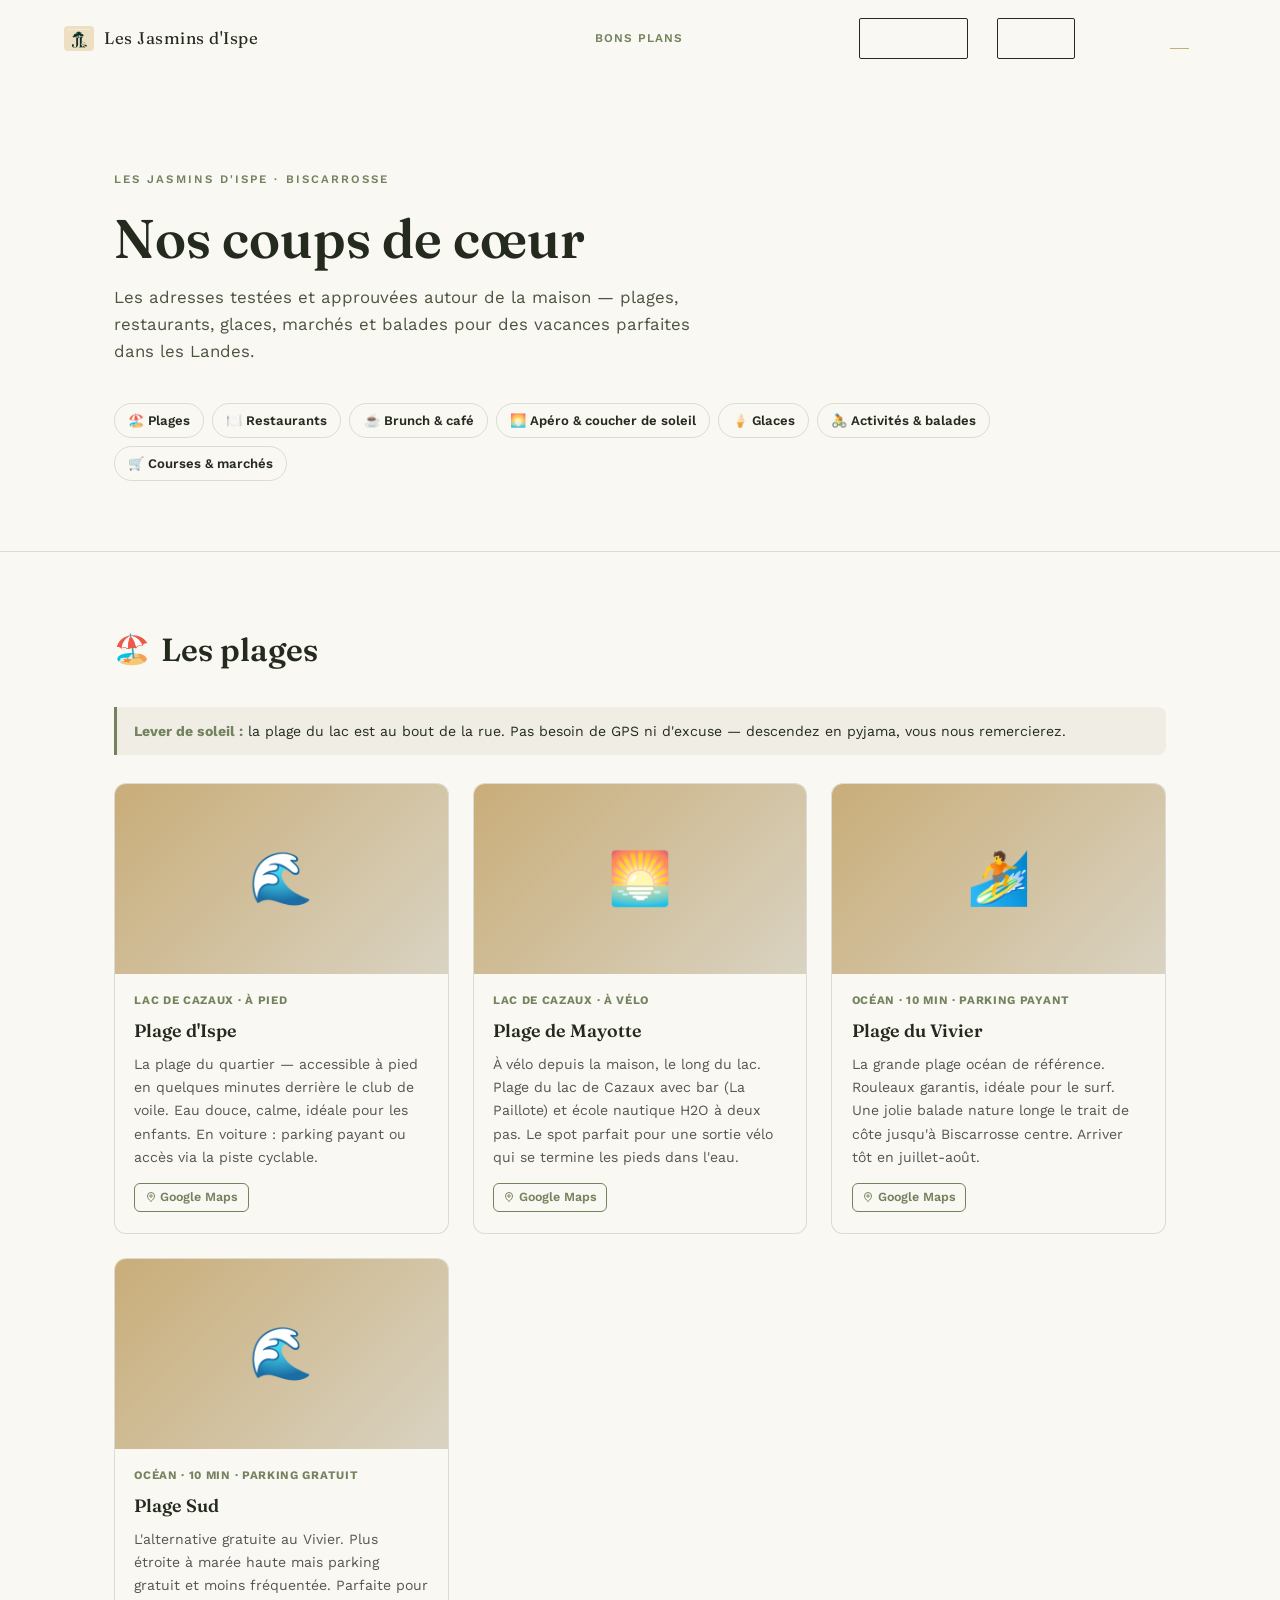
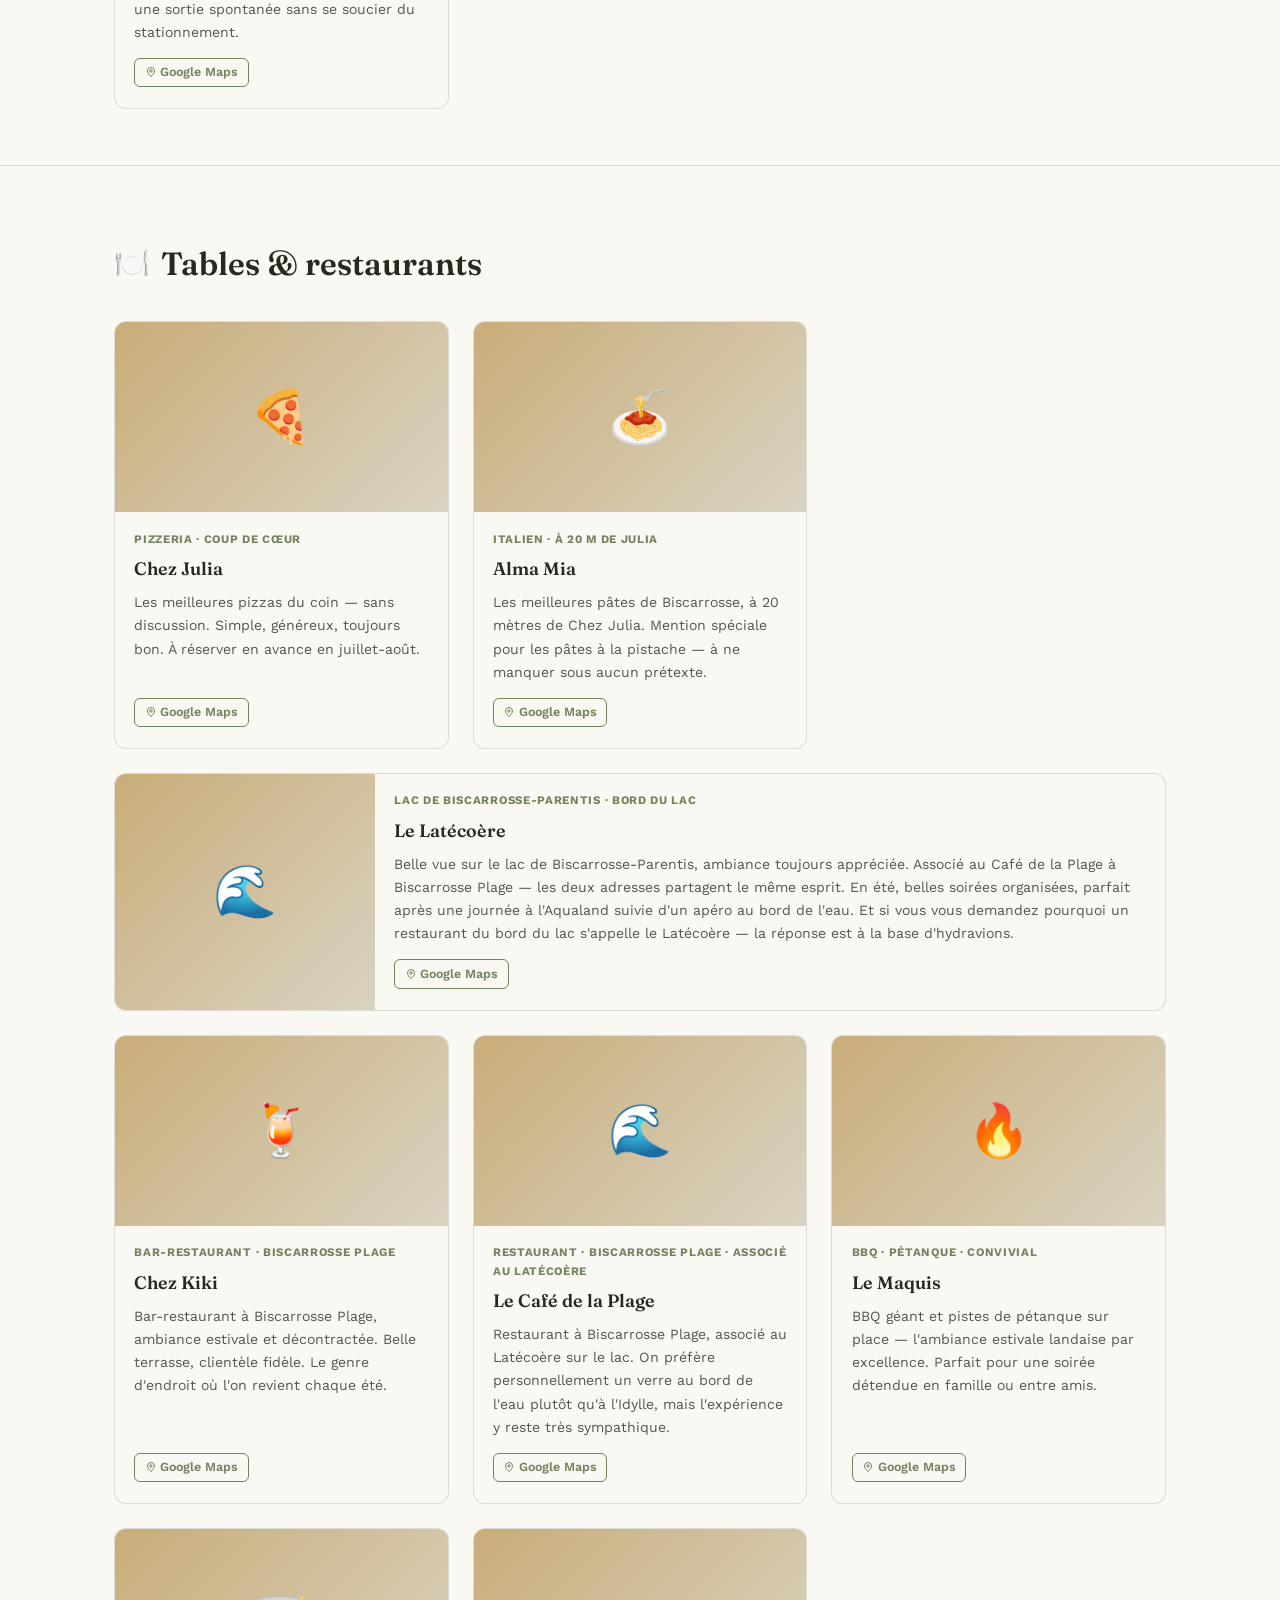
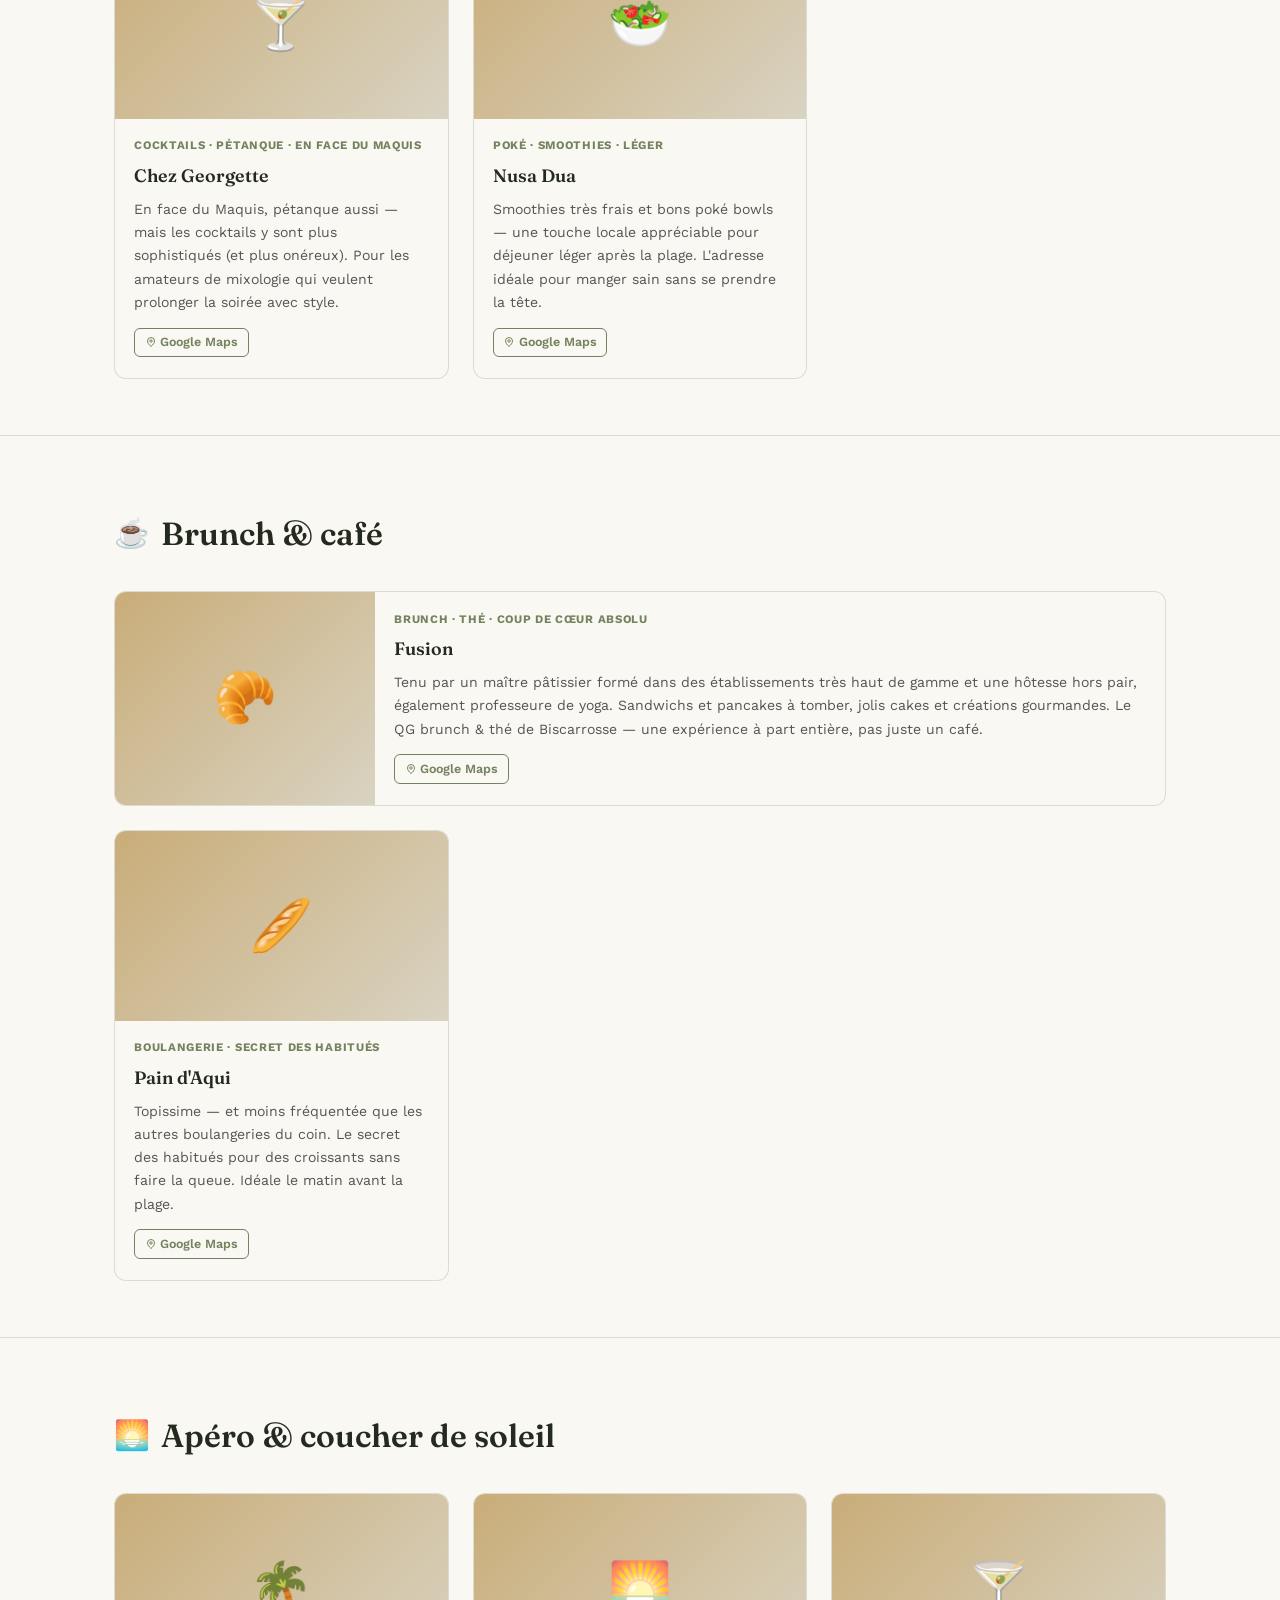
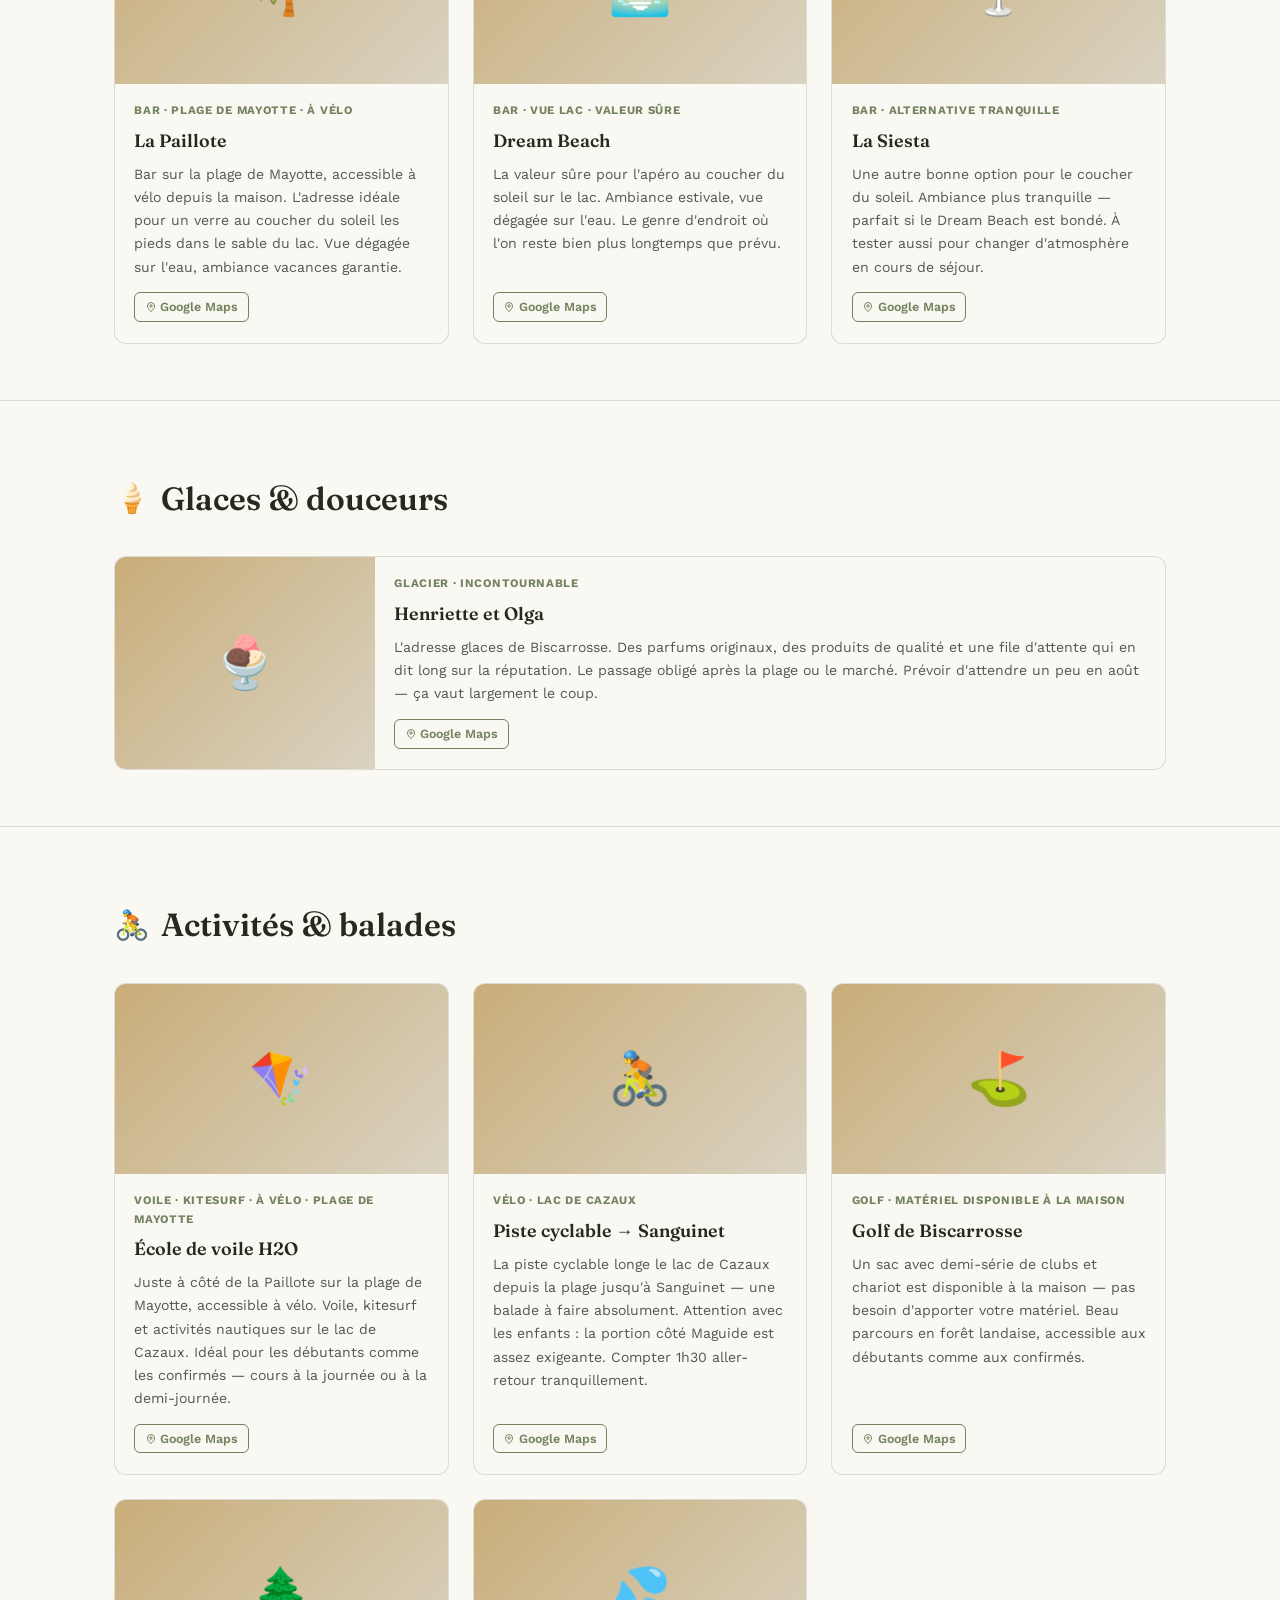
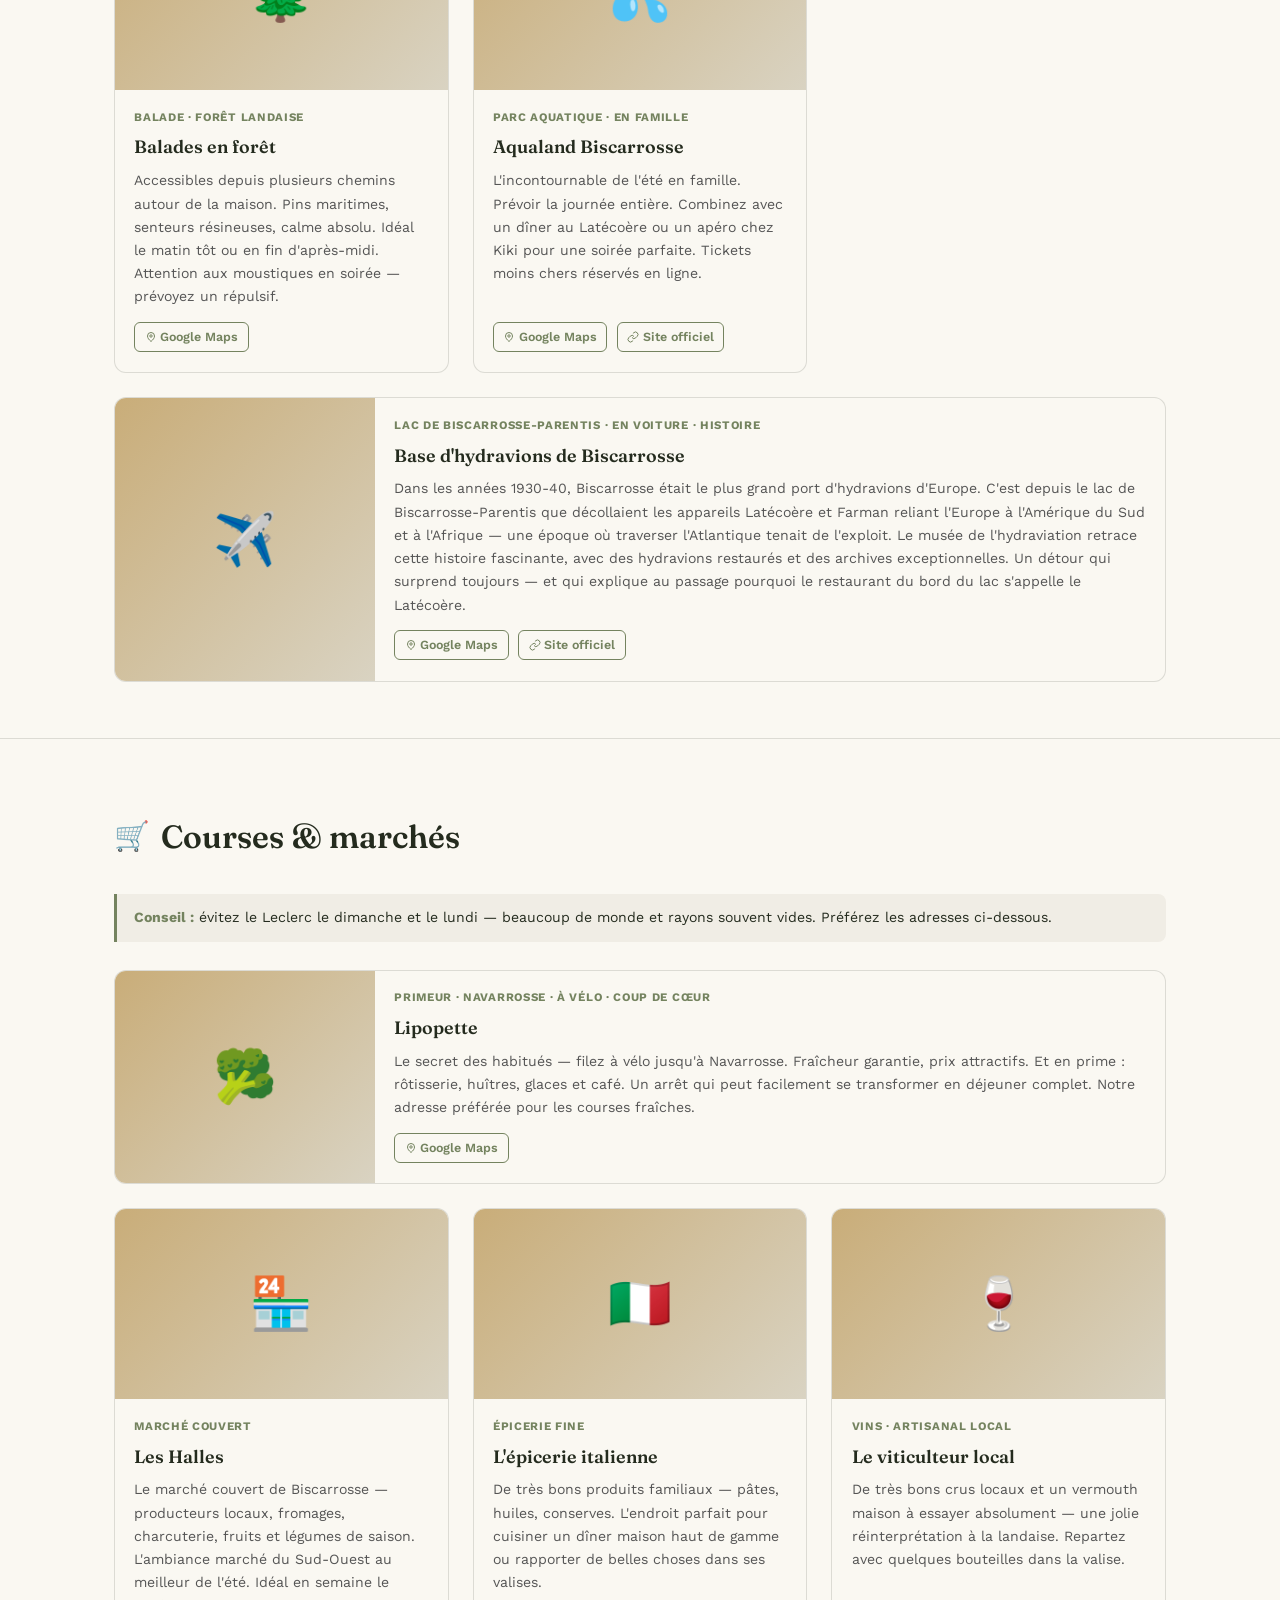
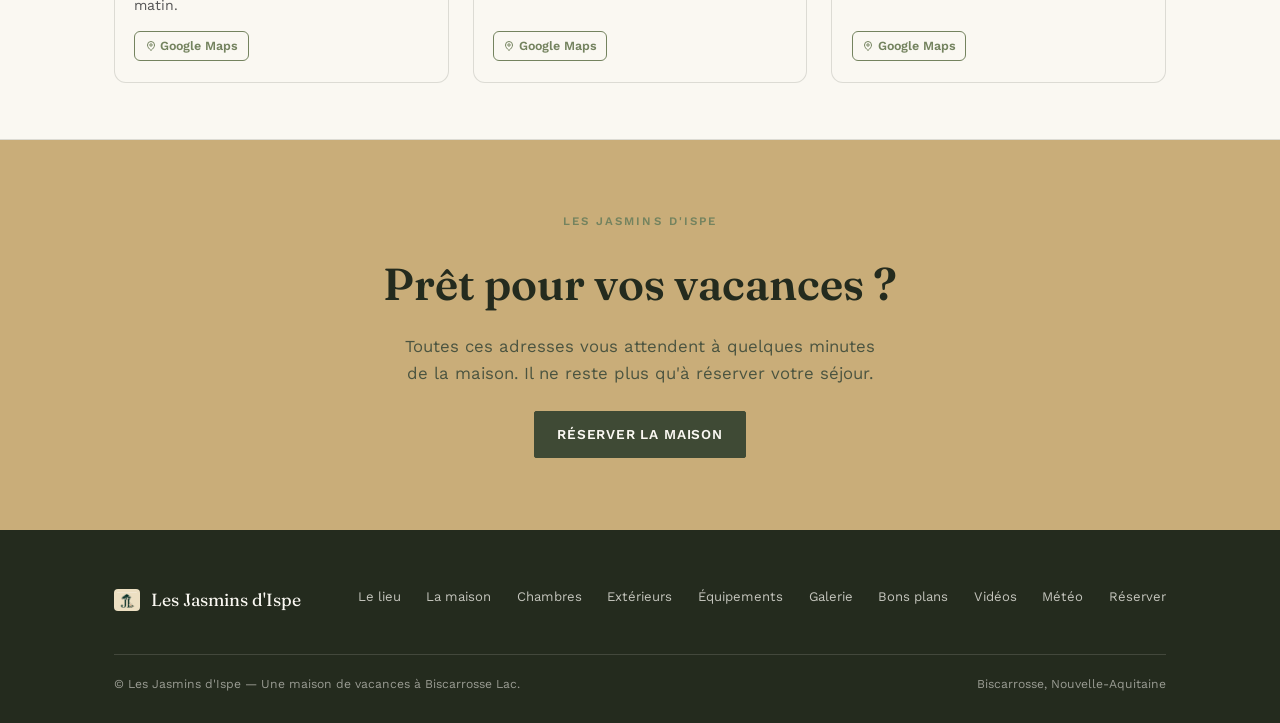
==== commit 55f0a932: "Simplification menu - suppression Chambres, Extérieurs, Équipements" ====
--- a/conseils.html
+++ b/conseils.html
@@ -197,9 +197,6 @@
   <nav class="main-nav" id="mainNav">
     <a href="index.html#lieu" data-lang="fr">Le lieu</a><a href="index.html#lieu" data-lang="en" hidden>The place</a>
     <a href="index.html#maison" data-lang="fr">La maison</a><a href="index.html#maison" data-lang="en" hidden>The house</a>
-    <a href="index.html#chambres" data-lang="fr">Chambres</a><a href="index.html#chambres" data-lang="en" hidden>Bedrooms</a>
-    <a href="index.html#dehors" data-lang="fr">Extérieurs</a><a href="index.html#dehors" data-lang="en" hidden>Outdoors</a>
-    <a href="index.html#equipements" data-lang="fr">Équipements</a><a href="index.html#equipements" data-lang="en" hidden>Amenities</a>
     <a href="gallery.html" data-lang="fr">Galerie</a><a href="gallery.html" data-lang="en" hidden>Gallery</a>
     <a href="conseils.html" style="color:var(--sauge)" data-lang="fr">Bons plans</a><a href="conseils.html" style="color:var(--sauge)" data-lang="en" hidden>Tips</a>
     <a href="videos.html" data-lang="fr">Vidéos</a><a href="videos.html" data-lang="en" hidden>Videos</a>
--- a/styles.css
+++ b/styles.css
@@ -161,7 +161,7 @@
   transition:color .35s ease;
 }
 .site-header.scrolled .brand{ color:var(--ink); }
-.brand-mark{ width:30px; height:auto; flex:none; display:block; }
+.brand-mark{ width:30px; height:auto; flex:none; display:block; background:var(--sable-pale); border-radius:4px; padding:3px; }
 
 .main-nav{ display:flex; align-items:center; gap:1.5em; }
 .main-nav a{
